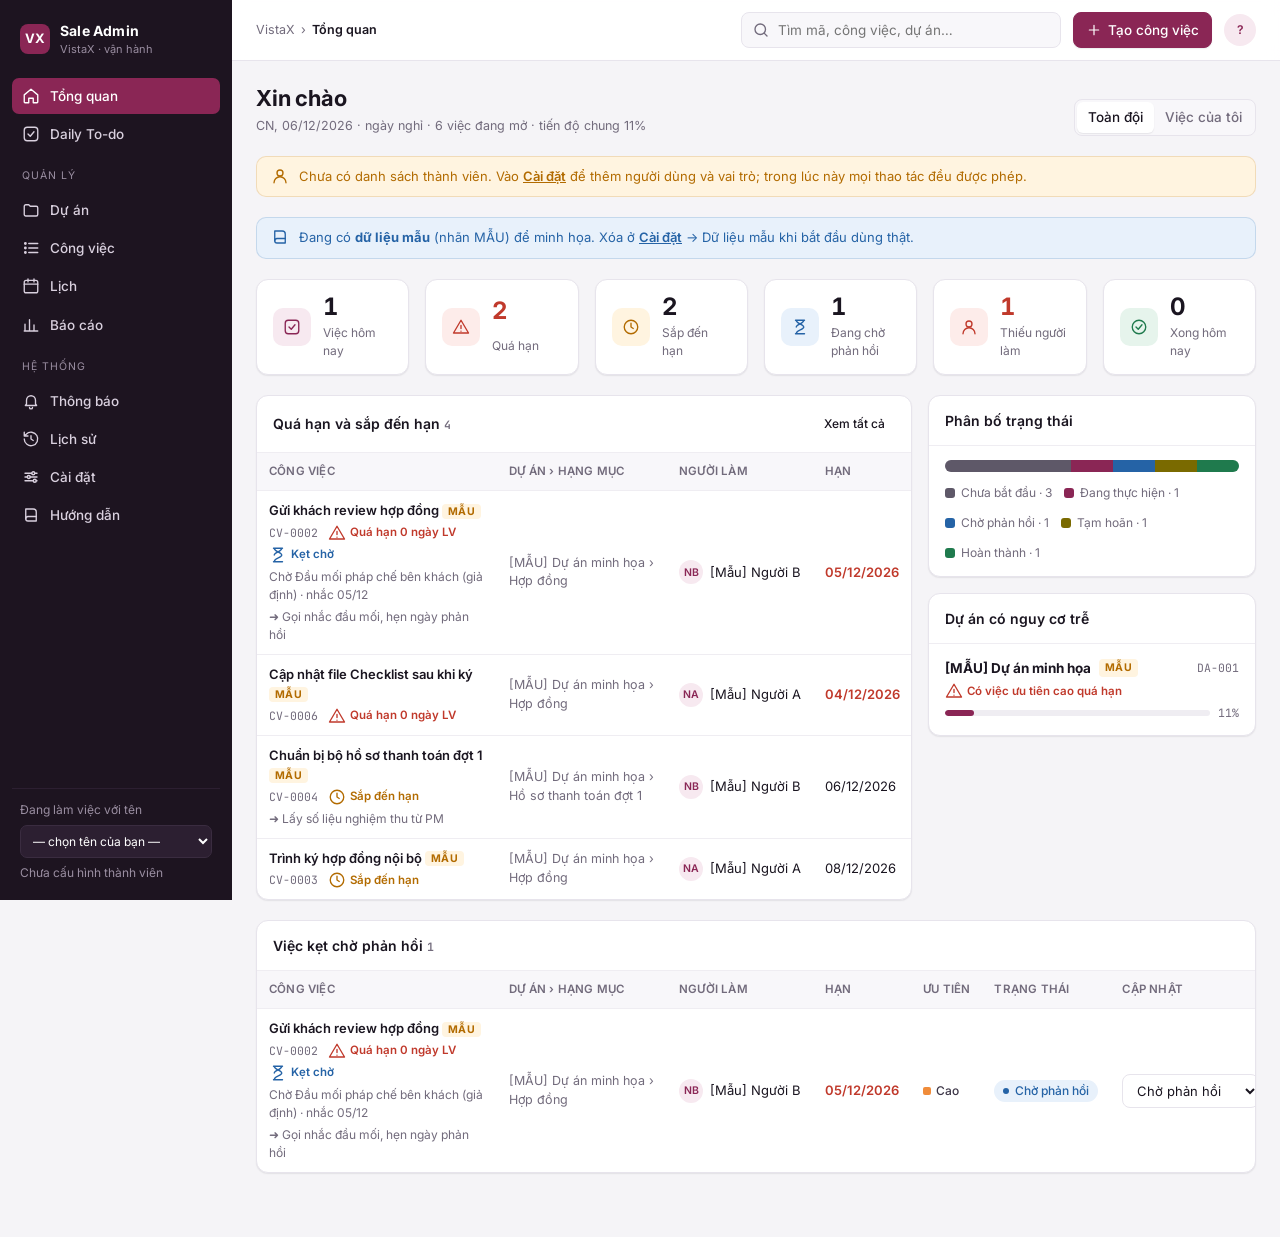
==== sale-admin-vistax.html @ e13d65f5 "Sale Admin VistaX: ứng dụng quản lý công việc một file HTML Co-Authored-By: Claude Opus 5.5 <noreply" ====
<!doctype html>
<html lang="vi">
<head>
<meta charset="utf-8">
<meta name="viewport" content="width=device-width,initial-scale=1,viewport-fit=cover">
<title>Sale Admin VistaX</title>
<link rel="preconnect" href="https://fonts.googleapis.com">
<link rel="stylesheet" href="https://fonts.googleapis.com/css2?family=Inter:wght@400;500;600;700&family=JetBrains+Mono:wght@400;500&display=swap">
<style>
/* Bố cục: thanh điều hướng tối bên trái + thanh tiêu đề trên + vùng nội dung dạng thẻ; ngăn chi tiết trượt từ phải */
:root{
  --brand:#8A2655; --brand-600:#731F46; --brand-soft:#F7E9F0; --brand-line:#E9C9D8;
  --bg:#F5F4F7; --surface:#FFFFFF; --surface2:#F8F7FA; --line:#E7E4EC; --line2:#EFEDF2;
  --ink:#1A1520; --ink2:#3D3647; --muted:#726B7C;
  --side:#1D1420; --side-ink:#D9D0DE; --side-mute:#9A8EA1; --side-hi:#2C1F31;
  --late:#C0392B; --late-bg:#FDECEA; --soon:#B26B00; --soon-bg:#FFF4E0; --wait:#2563A6; --wait-bg:#E8F1FB;
  --done:#1F7A4D; --done-bg:#E6F4EC; --hold:#7A6A00; --hold-bg:#F7F2D9; --todo:#5E5868; --todo-bg:#EFEDF2;
  --shadow:0 1px 2px rgba(26,21,32,.05),0 1px 1px rgba(26,21,32,.03);
  --f:"Inter",system-ui,-apple-system,"Segoe UI",Roboto,Arial,sans-serif; --mono:"JetBrains Mono",ui-monospace,Menlo,Consolas,monospace;
  color-scheme:light;
}
@media (prefers-color-scheme:dark){:root:not([data-theme="light"]){--brand:#E58AB4;--brand-600:#F0A6C7;--brand-soft:#3A2030;--brand-line:#5A2E45;--bg:#121015;--surface:#1A171E;--surface2:#211D26;--line:#2E2934;--line2:#26222B;--ink:#F2EEF5;--ink2:#D5CEDB;--muted:#9C94A6;--side:#0E0B10;--side-ink:#D9D0DE;--side-mute:#8C8094;--side-hi:#221A26;--late:#FF8A7E;--late-bg:#3A1D1A;--soon:#F3B353;--soon-bg:#3A2C14;--wait:#8DB9F0;--wait-bg:#172638;--done:#7DD3A5;--done-bg:#15301F;--hold:#E2CF62;--hold-bg:#33300F;--todo:#B8B0C2;--todo-bg:#2A2530;--shadow:none;color-scheme:dark}}
:root[data-theme="dark"]{--brand:#E58AB4;--brand-600:#F0A6C7;--brand-soft:#3A2030;--brand-line:#5A2E45;--bg:#121015;--surface:#1A171E;--surface2:#211D26;--line:#2E2934;--line2:#26222B;--ink:#F2EEF5;--ink2:#D5CEDB;--muted:#9C94A6;--side:#0E0B10;--side-ink:#D9D0DE;--side-mute:#8C8094;--side-hi:#221A26;--late:#FF8A7E;--late-bg:#3A1D1A;--soon:#F3B353;--soon-bg:#3A2C14;--wait:#8DB9F0;--wait-bg:#172638;--done:#7DD3A5;--done-bg:#15301F;--hold:#E2CF62;--hold-bg:#33300F;--todo:#B8B0C2;--todo-bg:#2A2530;--shadow:none;color-scheme:dark}
*{box-sizing:border-box}
html,body{height:100%;margin:0}
body{background:var(--bg);color:var(--ink);font-family:var(--f);font-size:13.5px;line-height:1.5;-webkit-font-smoothing:antialiased}
button,input,select,textarea{font:inherit;color:inherit}
svg.i{width:18px;height:18px;flex:none;fill:none;stroke:currentColor;stroke-width:1.8;stroke-linecap:round;stroke-linejoin:round}
.app{display:grid;grid-template-columns:232px minmax(0,1fr);min-height:100%}
/* sidebar */
nav.side{background:var(--side);color:var(--side-ink);position:sticky;top:0;height:100vh;display:flex;flex-direction:column;padding:18px 12px;gap:2px;overflow-y:auto}
.logo{display:flex;align-items:center;gap:10px;padding:2px 8px 18px}
.logo .mk{width:30px;height:30px;border-radius:8px;background:var(--brand);display:grid;place-items:center;color:#fff;font-weight:700;font-size:13px;letter-spacing:.5px}
.logo b{display:block;font-size:14px;color:#fff;letter-spacing:.2px}.logo small{display:block;font-size:11px;color:var(--side-mute)}
.navh{font-size:10.5px;letter-spacing:1px;text-transform:uppercase;color:var(--side-mute);padding:14px 10px 6px}
nav.side a{display:flex;align-items:center;gap:10px;padding:8px 10px;border-radius:7px;color:var(--side-ink);text-decoration:none;font-weight:500}
nav.side a:hover{background:var(--side-hi);color:#fff}
nav.side a.on{background:var(--brand);color:#fff}
nav.side a .cnt{margin-left:auto}
.cnt{font-size:11px;font-weight:600;background:#E5484D;color:#fff;border-radius:10px;padding:0 7px;line-height:18px;font-variant-numeric:tabular-nums}
.side-foot{margin-top:auto;padding:12px 8px 0;border-top:1px solid var(--side-hi);display:grid;gap:6px;font-size:12px;color:var(--side-mute)}
.side-foot select{background:var(--side-hi);border:1px solid #3A2C40;color:#fff;border-radius:7px;padding:7px 8px}
/* topbar */
.main{min-width:0;display:flex;flex-direction:column}
.top{position:sticky;top:0;z-index:20;background:color-mix(in srgb,var(--surface) 92%,transparent);backdrop-filter:blur(8px);border-bottom:1px solid var(--line);display:flex;align-items:center;gap:12px;padding:12px max(24px,env(safe-area-inset-right,0px)) 12px max(24px,env(safe-area-inset-left,0px))}
.top .crumbs{font-size:12.5px;color:var(--muted);display:flex;gap:6px;align-items:center;min-width:0;flex-wrap:wrap}
.top .crumbs b{color:var(--ink);font-weight:600}
.search{margin-left:auto;display:flex;align-items:center;gap:8px;background:var(--surface2);border:1px solid var(--line);border-radius:8px;padding:0 10px;width:min(320px,40vw);color:var(--muted)}
.search input{border:0;background:transparent;padding:7px 0;width:100%;outline:none;color:var(--ink)}
.avatar{width:32px;height:32px;border-radius:50%;background:var(--brand-soft);color:var(--brand);display:grid;place-items:center;font-weight:600;font-size:12px;flex:none}
main{padding:24px max(24px,env(safe-area-inset-right,0px)) 64px max(24px,env(safe-area-inset-left,0px))}
.wrap{max-width:1280px;margin:0 auto;display:grid;gap:20px}
.ph{display:flex;flex-wrap:wrap;gap:12px;align-items:flex-end}
.ph h1{font-size:22px;line-height:1.25;margin:0;font-weight:700;letter-spacing:-.2px;text-wrap:balance}
.ph .sub{margin-top:4px;max-width:80ch}
.ph .acts{margin-left:auto;display:flex;flex-wrap:wrap;gap:8px;align-items:center}
h2{font-size:14px;margin:0;font-weight:600}
.sub{color:var(--muted);font-size:12.5px}
.bar{display:flex;flex-wrap:wrap;gap:8px;align-items:center}
.bar .sp{flex:1}
/* controls */
.btn{display:inline-flex;align-items:center;gap:6px;border:1px solid var(--line);background:var(--surface);border-radius:8px;padding:7px 12px;cursor:pointer;font-weight:500;white-space:nowrap;box-shadow:var(--shadow);transition:background .12s,border-color .12s}
.btn:hover{border-color:#CFC8D6;background:var(--surface2)}
.btn.pri{background:var(--brand);border-color:var(--brand);color:#fff}
.btn.pri:hover{background:var(--brand-600);border-color:var(--brand-600)}
.btn.ghost{box-shadow:none;border-color:transparent;background:transparent}
.btn.sm{padding:4px 9px;font-size:12px}
.btn.danger{color:var(--late)}
.btn:disabled{opacity:.45;cursor:not-allowed}
.btn svg.i{width:16px;height:16px}
:focus-visible{outline:2px solid var(--brand);outline-offset:2px}
input,select,textarea{background:var(--surface);border:1px solid var(--line);border-radius:8px;padding:7px 10px;min-width:0;outline:none}
input:focus,select:focus,textarea:focus{border-color:var(--brand);box-shadow:0 0 0 3px var(--brand-soft)}
textarea{width:100%;min-height:72px;resize:vertical}
.seg{display:inline-flex;background:var(--surface2);border:1px solid var(--line);border-radius:8px;padding:2px}
.seg button,.seg span{border:0;background:transparent;padding:5px 11px;border-radius:6px;cursor:pointer;font-weight:500;color:var(--muted)}
.seg .on{background:var(--surface);color:var(--ink);box-shadow:var(--shadow)}
/* cards */
.card{background:var(--surface);border:1px solid var(--line);border-radius:12px;box-shadow:var(--shadow);min-width:0}
.card>.ch{display:flex;flex-wrap:wrap;gap:8px;align-items:center;padding:14px 16px;border-bottom:1px solid var(--line2)}
.card>.cb{padding:14px 16px;display:grid;gap:12px;min-width:0}
.card>.cb.flush{padding:0}
.grid{display:grid;gap:16px}
.g6{grid-template-columns:repeat(auto-fit,minmax(150px,1fr))}
.g4{grid-template-columns:repeat(auto-fit,minmax(200px,1fr))}
.g2{grid-template-columns:repeat(auto-fit,minmax(380px,1fr))}
.g32{grid-template-columns:minmax(0,2fr) minmax(0,1fr)}
.kpi{display:grid;grid-template-columns:auto 1fr;gap:4px 12px;align-items:center;padding:14px 16px;border-radius:12px;background:var(--surface);border:1px solid var(--line);box-shadow:var(--shadow);cursor:pointer;text-align:left;transition:border-color .12s,transform .12s}
.kpi:hover{border-color:var(--brand-line)}
.kpi .ic{grid-row:span 2;width:38px;height:38px;border-radius:10px;display:grid;place-items:center;background:var(--todo-bg);color:var(--todo)}
.kpi b{font-size:24px;font-weight:700;line-height:1.1;font-variant-numeric:tabular-nums;letter-spacing:-.3px}
.kpi span{font-size:12px;color:var(--muted)}
.kpi.late .ic{background:var(--late-bg);color:var(--late)}.kpi.late b{color:var(--late)}
.kpi.soon .ic{background:var(--soon-bg);color:var(--soon)}
.kpi.wait .ic{background:var(--wait-bg);color:var(--wait)}
.kpi.done .ic{background:var(--done-bg);color:var(--done)}
.kpi.brand .ic{background:var(--brand-soft);color:var(--brand)}
/* tables */
.tbl{overflow-x:auto}
table{border-collapse:separate;border-spacing:0;width:100%;font-size:13px}
th,td{padding:10px 12px;border-bottom:1px solid var(--line2);text-align:left;vertical-align:middle}
th{background:var(--surface2);font-weight:600;font-size:11.5px;color:var(--muted);white-space:nowrap;letter-spacing:.2px;text-transform:uppercase}
tbody tr:last-child td{border-bottom:0}
tr.click{cursor:pointer}tr.click:hover td{background:var(--surface2)}
td.num,th.num{text-align:right;font-variant-numeric:tabular-nums}
.t-title{font-weight:600;color:var(--ink)}
.t-meta{display:flex;flex-wrap:wrap;gap:4px 10px;margin-top:3px;font-size:12px;color:var(--muted)}
.code{font-family:var(--mono);font-size:11.5px;color:var(--muted)}
.pill{display:inline-flex;align-items:center;gap:6px;padding:2px 9px;border-radius:999px;font-size:12px;font-weight:500;white-space:nowrap;background:var(--todo-bg);color:var(--todo)}
.pill::before{content:"";width:6px;height:6px;border-radius:50%;background:currentColor}
.s-doing{background:var(--brand-soft);color:var(--brand)}.s-wait{background:var(--wait-bg);color:var(--wait)}.s-hold{background:var(--hold-bg);color:var(--hold)}.s-done{background:var(--done-bg);color:var(--done)}.s-cancel{background:transparent;color:var(--muted);text-decoration:line-through;border:1px dashed var(--line)}
.pr{display:inline-flex;align-items:center;gap:5px;font-size:12px;font-weight:500;color:var(--ink2);white-space:nowrap}
.pr i{display:inline-block;width:8px;height:8px;border-radius:2px;background:var(--todo)}
.pr.p-khan i{background:#E5484D}.pr.p-cao i{background:#F08C3A}.pr.p-tb i{background:#8E86A0}.pr.p-thap i{background:#C9C3D2}
.flag{font-size:11.5px;font-weight:600;display:inline-flex;align-items:center;gap:4px}
.f-late{color:var(--late)}.f-soon{color:var(--soon)}.f-stuck{color:var(--wait)}.f-noown{color:var(--late)}
.due-late{color:var(--late);font-weight:600}
.prog{height:6px;border-radius:3px;background:var(--line2);overflow:hidden;min-width:60px;flex:1}
.prog i{display:block;height:100%;background:var(--brand);border-radius:3px}
.pgw{display:flex;gap:8px;align-items:center;min-width:120px}
.who{display:inline-flex;align-items:center;gap:7px;white-space:nowrap}
.who .avatar{width:24px;height:24px;font-size:10.5px}
/* project tree */
.tree{display:grid;gap:14px}
.item>.ch{background:var(--surface2);border-radius:12px 12px 0 0}
.empty{padding:36px 16px;text-align:center;color:var(--muted);display:grid;gap:8px;justify-items:center}
.empty svg.i{width:28px;height:28px;color:var(--brand-line)}
.empty b{color:var(--ink2)}
.banner{display:flex;gap:10px;align-items:flex-start;padding:10px 14px;border-radius:10px;background:var(--soon-bg);color:var(--soon);font-size:13px;border:1px solid color-mix(in srgb,var(--soon) 18%,transparent)}
.banner a{color:inherit;font-weight:600}
.banner.err{background:var(--late-bg);color:var(--late)}
.banner.info{background:var(--wait-bg);color:var(--wait);border-color:color-mix(in srgb,var(--wait) 18%,transparent)}
/* drawer */
dialog{border:0;border-left:1px solid var(--line);background:var(--surface);color:var(--ink);padding:0;margin:0 0 0 auto;width:min(640px,100vw);height:100vh;max-height:100vh;max-width:100vw;box-shadow:-12px 0 40px rgba(20,10,25,.18)}
dialog.center{margin:auto;height:auto;max-height:calc(100vh - 48px);width:min(520px,calc(100vw - 24px));border:1px solid var(--line);border-radius:14px}
dialog::backdrop{background:rgba(20,12,24,.38)}
dialog[open]{animation:slide .18s ease-out}
dialog.center[open]{animation:none}
@keyframes slide{from{transform:translateX(24px);opacity:.6}to{transform:none;opacity:1}}
.dlg{display:grid;gap:16px;padding:22px 24px;min-height:100%;align-content:start}
.dlg h2{font-size:17px}
.form{display:grid;grid-template-columns:repeat(2,minmax(0,1fr));gap:12px 14px}
.form label{display:grid;gap:5px;font-size:12px;color:var(--ink2);font-weight:500}
.form label.full,.form .full{grid-column:1/-1}
.form label.req{grid-template-columns:max-content 1fr}
.form label.req>*{grid-column:1/-1;grid-row:2}
.req::after{content:"*";color:var(--late);margin-left:3px;justify-self:start}
.fs{border:1px solid var(--line);border-radius:10px;padding:12px;display:grid;gap:12px;background:var(--surface2)}
.fs legend{font-size:11px;font-weight:600;color:var(--muted);text-transform:uppercase;letter-spacing:.6px;padding:0 4px}
.err-msg{color:var(--late);font-size:12.5px;min-height:1px;margin:0}
.dlg-foot{position:sticky;bottom:0;background:var(--surface);border-top:1px solid var(--line);padding:12px 24px;margin:0 -24px -22px;display:flex;gap:8px;align-items:center}
.dlg-foot .sp{flex:1}
.chips{display:flex;flex-wrap:wrap;gap:6px}
.chip{border:1px solid var(--line);border-radius:999px;padding:4px 11px;font-size:12px;background:var(--surface);cursor:pointer;font-weight:500}
.chip.on{background:var(--brand);color:#fff;border-color:var(--brand)}
/* calendar */
.cal{display:grid;grid-template-columns:repeat(7,minmax(0,1fr));border-top:1px solid var(--line2);border-left:1px solid var(--line2)}
.cal .d{min-height:104px;border-right:1px solid var(--line2);border-bottom:1px solid var(--line2);padding:6px;display:grid;align-content:start;gap:3px;font-size:11.5px;min-width:0}
.cal .d.off{background:var(--surface2)}
.cal .d.today .n{background:var(--brand);color:#fff;border-radius:50%;width:22px;height:22px;display:grid;place-items:center}
.cal .n{font-weight:600;font-size:12px;color:var(--muted)}
.cal .ev{white-space:nowrap;overflow:hidden;text-overflow:ellipsis;border-radius:4px;padding:1px 6px;background:var(--brand-soft);color:var(--brand);cursor:pointer;font-weight:500}
.cal .ev.late{background:var(--late-bg);color:var(--late)}.cal .ev.done{background:var(--done-bg);color:var(--done);text-decoration:line-through}
.cal .h{font-size:11px;color:var(--muted);text-align:center;font-weight:600;padding:8px 0;border-right:1px solid var(--line2);border-bottom:1px solid var(--line2);background:var(--surface2);text-transform:uppercase;letter-spacing:.5px}
/* kanban */
.kan{display:grid;grid-template-columns:repeat(5,minmax(196px,1fr));gap:12px;overflow-x:auto;padding-bottom:4px}
.col{background:var(--surface2);border:1px solid var(--line);border-radius:12px;display:flex;flex-direction:column;min-height:240px}
.col>header{display:flex;align-items:center;gap:8px;padding:10px 12px;font-weight:600;font-size:12.5px}
.col>header .code{margin-left:auto}
.col .list{display:grid;gap:8px;padding:0 10px 10px;align-content:start;flex:1}
.col.over{outline:2px dashed var(--brand);outline-offset:-4px}
.kc{background:var(--surface);border:1px solid var(--line);border-radius:10px;padding:10px;display:grid;gap:6px;cursor:grab;box-shadow:var(--shadow)}
.kc:hover{border-color:var(--brand-line)}
.kc .t-title{font-size:13px}
.kc .ft{display:flex;justify-content:space-between;align-items:center;gap:6px;font-size:12px;color:var(--muted)}
/* charts */
.hbar{display:grid;grid-template-columns:minmax(90px,140px) 1fr auto;gap:8px 10px;align-items:center;font-size:12.5px}
.hbar .tr{height:10px;border-radius:5px;background:var(--line2);display:flex;overflow:hidden}
.hbar .tr i{display:block;height:100%}
.legend{display:flex;flex-wrap:wrap;gap:12px;font-size:12px;color:var(--muted)}
.legend span{display:inline-flex;align-items:center;gap:6px}
.legend i{width:10px;height:10px;border-radius:3px;display:inline-block}
.donut{display:flex;gap:20px;align-items:center;flex-wrap:wrap}
.log{display:grid;gap:0}
.log .le{display:grid;grid-template-columns:28px 1fr;gap:10px;padding:10px 0;border-bottom:1px solid var(--line2)}
.log .le:last-child{border-bottom:0}
.log .dot{width:28px;height:28px;border-radius:50%;background:var(--brand-soft);color:var(--brand);display:grid;place-items:center;font-size:10.5px;font-weight:600}
.log .chg{font-size:12.5px;color:var(--muted)}
.log s{color:var(--muted)}
.doc{max-width:900px;display:grid;gap:14px}
.doc h2{font-size:16px;margin-top:10px;color:var(--brand)}
.doc h3{font-size:14px;margin:6px 0 0}
.doc p,.doc li{max-width:78ch;color:var(--ink2)}
.doc pre{background:var(--surface2);border:1px solid var(--line);padding:12px;border-radius:10px;overflow-x:auto;font-family:var(--mono);font-size:12px}
.toast{position:fixed;right:max(20px,env(safe-area-inset-right,0px));bottom:calc(20px + env(safe-area-inset-bottom,0px));background:var(--ink);color:var(--surface);padding:11px 16px;border-radius:10px;z-index:60;max-width:380px;box-shadow:0 8px 24px rgba(0,0,0,.2);font-weight:500}
.sample{font-size:10.5px;font-weight:700;color:var(--soon);background:var(--soon-bg);border-radius:4px;padding:1px 6px;letter-spacing:.4px;vertical-align:middle}
.tabs-m{display:none}
@media (max-width:960px){.g32{grid-template-columns:1fr}}
@media (max-width:860px){
  .app{grid-template-columns:1fr}
  nav.side{position:sticky;top:0;height:auto;flex-direction:row;overflow-x:auto;padding:8px max(12px,env(safe-area-inset-right,0px)) 8px max(12px,env(safe-area-inset-left,0px));z-index:30;gap:4px}
  .logo,.navh,.side-foot{display:none}
  nav.side a{white-space:nowrap}
  .top{position:static;padding-left:max(16px,env(safe-area-inset-left,0px));padding-right:max(16px,env(safe-area-inset-right,0px))}
  .search{width:100%;margin-left:0}
  .top .crumbs{display:none}
  main{padding:16px max(16px,env(safe-area-inset-right,0px)) 48px max(16px,env(safe-area-inset-left,0px))}
  .g2{grid-template-columns:1fr}
  .form{grid-template-columns:1fr}
  .cal .d{min-height:62px;padding:3px}.cal .ev{font-size:10px;padding:0 3px}
  .tabs-m{display:block}
}
@media (prefers-reduced-motion:reduce){*{transition:none!important;animation:none!important}}
</style>
</head>
<body>
<div class="app">
  <nav class="side" id="nav" aria-label="Điều hướng">
    <div class="logo"><span class="mk">VX</span><div><b>Sale Admin</b><small>VistaX · vận hành</small></div></div>
    <a href="#tong-quan" data-v="tong-quan"><svg class="i" viewBox="0 0 24 24" aria-hidden="true"><path d="M3 10.5 12 3l9 7.5V20a1 1 0 0 1-1 1h-5v-6H9v6H4a1 1 0 0 1-1-1z"/></svg>Tổng quan</a>
    <a href="#hom-nay" data-v="hom-nay"><svg class="i" viewBox="0 0 24 24" aria-hidden="true"><rect x="3" y="3" width="18" height="18" rx="4"/><path d="m8 12 3 3 5-6"/></svg>Daily To-do<span class="cnt" id="cToday" hidden></span></a>
    <div class="navh">Quản lý</div>
    <a href="#du-an" data-v="du-an"><svg class="i" viewBox="0 0 24 24" aria-hidden="true"><path d="M3 7a2 2 0 0 1 2-2h4l2 2h8a2 2 0 0 1 2 2v9a2 2 0 0 1-2 2H5a2 2 0 0 1-2-2z"/></svg>Dự án</a>
    <a href="#cong-viec" data-v="cong-viec"><svg class="i" viewBox="0 0 24 24" aria-hidden="true"><path d="M9 6h12M9 12h12M9 18h12"/><circle cx="4.5" cy="6" r="1"/><circle cx="4.5" cy="12" r="1"/><circle cx="4.5" cy="18" r="1"/></svg>Công việc</a>
    <a href="#lich" data-v="lich"><svg class="i" viewBox="0 0 24 24" aria-hidden="true"><rect x="3" y="4.5" width="18" height="16.5" rx="2.5"/><path d="M3 9.5h18M8 2.5v4M16 2.5v4"/></svg>Lịch</a>
    <a href="#bao-cao" data-v="bao-cao"><svg class="i" viewBox="0 0 24 24" aria-hidden="true"><path d="M4 20V11M10 20V5M16 20v-8M21 20H3"/></svg>Báo cáo</a>
    <div class="navh">Hệ thống</div>
    <a href="#thong-bao" data-v="thong-bao"><svg class="i" viewBox="0 0 24 24" aria-hidden="true"><path d="M6 16v-5a6 6 0 1 1 12 0v5l1.5 2h-15zM10 20.5a2 2 0 0 0 4 0"/></svg>Thông báo<span class="cnt" id="cNoti" hidden></span></a>
    <a href="#lich-su" data-v="lich-su"><svg class="i" viewBox="0 0 24 24" aria-hidden="true"><path d="M3 12a9 9 0 1 0 2.6-6.4L3 8M3 3v5h5M12 7.5V12l3 2"/></svg>Lịch sử</a>
    <a href="#cai-dat" data-v="cai-dat"><svg class="i" viewBox="0 0 24 24" aria-hidden="true"><path d="M4 7h9M17 7h3M4 12h3M11 12h9M4 17h11M19 17h1"/><circle cx="15" cy="7" r="2"/><circle cx="9" cy="12" r="2"/><circle cx="17" cy="17" r="2"/></svg>Cài đặt</a>
    <a href="#huong-dan" data-v="huong-dan"><svg class="i" viewBox="0 0 24 24" aria-hidden="true"><path d="M5 4h10a4 4 0 0 1 4 4v12H8a3 3 0 0 1-3-3z"/><path d="M5 17a3 3 0 0 1 3-3h11"/></svg>Hướng dẫn</a>
    <div class="side-foot"><label for="meSel">Đang làm việc với tên</label><select id="meSel"></select><span id="meRole"></span></div>
  </nav>
  <div class="main">
    <header class="top">
      <div class="crumbs" id="crumbs"></div>
      <label class="search" for="gq"><svg class="i" viewBox="0 0 24 24" aria-hidden="true"><circle cx="11" cy="11" r="7"/><path d="m20 20-3.5-3.5"/></svg><input id="gq" type="search" placeholder="Tìm mã, công việc, dự án…" autocomplete="off"></label>
      <button class="btn pri" id="topNew" type="button"><svg class="i" viewBox="0 0 24 24" aria-hidden="true"><path d="M12 5v14M5 12h14"/></svg>Tạo công việc</button>
      <span class="avatar" id="meAv" title="">?</span>
    </header>
    <main><div class="wrap" id="view"><div class="empty">Đang tải dữ liệu…</div></div></main>
  </div>
</div>
<dialog id="dlg"><form class="dlg" id="dlgForm" method="dialog"></form></dialog>
<div class="toast" id="toast" hidden></div>
<script>
'use strict';
/* =====================================================================
   SALE ADMIN VISTAX — ứng dụng một file HTML
   Dữ liệu: lưu trong trình duyệt (localStorage), khóa saleadmin_vistax_v1.
   Dùng chung giữa nhiều người: Xuất / Nhập file dữ liệu (.json) ở Cài đặt.
   ===================================================================== */
const $ = s => document.querySelector(s), $$ = s => [...document.querySelectorAll(s)];
const esc = s => String(s ?? '').replace(/[&<>"']/g, c => ({'&':'&amp;','<':'&lt;','>':'&gt;','"':'&quot;',"'":'&#39;'}[c]));
const LS = {get(k){try{return localStorage.getItem(k)}catch(_){return null}}, set(k,v){try{localStorage.setItem(k,v); return true}catch(_){return false}}};
const DB_KEY = 'saleadmin_vistax_v1';

const ICONS = {"home": "<path d=\"M3 10.5 12 3l9 7.5V20a1 1 0 0 1-1 1h-5v-6H9v6H4a1 1 0 0 1-1-1z\"/>", "today": "<rect x=\"3\" y=\"3\" width=\"18\" height=\"18\" rx=\"4\"/><path d=\"m8 12 3 3 5-6\"/>", "folder": "<path d=\"M3 7a2 2 0 0 1 2-2h4l2 2h8a2 2 0 0 1 2 2v9a2 2 0 0 1-2 2H5a2 2 0 0 1-2-2z\"/>", "list": "<path d=\"M9 6h12M9 12h12M9 18h12\"/><circle cx=\"4.5\" cy=\"6\" r=\"1\"/><circle cx=\"4.5\" cy=\"12\" r=\"1\"/><circle cx=\"4.5\" cy=\"18\" r=\"1\"/>", "cal": "<rect x=\"3\" y=\"4.5\" width=\"18\" height=\"16.5\" rx=\"2.5\"/><path d=\"M3 9.5h18M8 2.5v4M16 2.5v4\"/>", "chart": "<path d=\"M4 20V11M10 20V5M16 20v-8M21 20H3\"/>", "bell": "<path d=\"M6 16v-5a6 6 0 1 1 12 0v5l1.5 2h-15zM10 20.5a2 2 0 0 0 4 0\"/>", "hist": "<path d=\"M3 12a9 9 0 1 0 2.6-6.4L3 8M3 3v5h5M12 7.5V12l3 2\"/>", "gear": "<path d=\"M4 7h9M17 7h3M4 12h3M11 12h9M4 17h11M19 17h1\"/><circle cx=\"15\" cy=\"7\" r=\"2\"/><circle cx=\"9\" cy=\"12\" r=\"2\"/><circle cx=\"17\" cy=\"17\" r=\"2\"/>", "book": "<path d=\"M5 4h10a4 4 0 0 1 4 4v12H8a3 3 0 0 1-3-3z\"/><path d=\"M5 17a3 3 0 0 1 3-3h11\"/>", "plus": "<path d=\"M12 5v14M5 12h14\"/>", "search": "<circle cx=\"11\" cy=\"11\" r=\"7\"/><path d=\"m20 20-3.5-3.5\"/>", "alert": "<path d=\"M12 3 2 20h20zM12 10v4M12 17.5v.01\"/>", "clock": "<circle cx=\"12\" cy=\"12\" r=\"9\"/><path d=\"M12 7v5l3 2\"/>", "pause": "<circle cx=\"12\" cy=\"12\" r=\"9\"/><path d=\"M10 9v6M14 9v6\"/>", "check": "<circle cx=\"12\" cy=\"12\" r=\"9\"/><path d=\"m8 12 3 3 5-6\"/>", "user": "<circle cx=\"12\" cy=\"8\" r=\"4\"/><path d=\"M4 21a8 8 0 0 1 16 0\"/>", "hour": "<path d=\"M6 3h12M6 21h12M7 3c0 5 10 5 10 9s-10 4-10 9M17 3c0 5-10 5-10 9\"/>", "x": "<path d=\"M6 6l12 12M18 6 6 18\"/>", "down": "<path d=\"M12 4v12M6 11l6 6 6-6M4 20h16\"/>", "up": "<path d=\"M12 20V8M6 13l6-6 6 6M4 4h16\"/>", "board": "<rect x=\"3\" y=\"4\" width=\"5\" height=\"16\" rx=\"1.5\"/><rect x=\"10\" y=\"4\" width=\"5\" height=\"11\" rx=\"1.5\"/><rect x=\"17\" y=\"4\" width=\"4\" height=\"8\" rx=\"1.5\"/>"};
const ic = k => `<svg class="i" viewBox="0 0 24 24" aria-hidden="true">${ICONS[k]||''}</svg>`;

/* ---------- Danh mục ---------- */
const ST = [
  {k:'todo',  t:'Chưa bắt đầu', c:''},
  {k:'doing', t:'Đang thực hiện', c:'s-doing'},
  {k:'wait',  t:'Chờ phản hồi', c:'s-wait'},
  {k:'hold',  t:'Tạm hoãn', c:'s-hold'},
  {k:'done',  t:'Hoàn thành', c:'s-done'},
  {k:'cancel',t:'Đã hủy', c:'s-cancel'}];
const STm = Object.fromEntries(ST.map(s => [s.k, s]));
const PR = [{k:'khan',t:'Khẩn'},{k:'cao',t:'Cao'},{k:'tb',t:'Trung bình'},{k:'thap',t:'Thấp'}];
const PRm = Object.fromEntries(PR.map(p => [p.k, p])), PRo = {khan:0,cao:1,tb:2,thap:3};
const ROLES = [{k:'admin',t:'Quản trị viên'},{k:'manager',t:'Quản lý'},{k:'sa',t:'Sale Admin'},{k:'viewer',t:'Người phối hợp / Chỉ xem'}];
const ROm = Object.fromEntries(ROLES.map(r => [r.k, r.t]));
const OPEN = new Set(['todo','doing','wait','hold']);
const REP = {'':'Không lặp', ngay:'Hằng ngày (ngày làm việc)', tuan:'Hằng tuần', thang:'Hằng tháng'};
const STC = {todo:'var(--todo)', doing:'var(--brand)', wait:'var(--wait)', hold:'var(--hold)', done:'var(--done)', cancel:'var(--line)'};

/* ---------- Ngày ---------- */
function iso(d){ return d.getFullYear() + '-' + String(d.getMonth()+1).padStart(2,'0') + '-' + String(d.getDate()).padStart(2,'0'); }
function today(){ return iso(new Date()); }
function pd(s){ const [y,m,d] = String(s).split('-').map(Number); return new Date(y, m-1, d); }
function addD(s, n){ const d = pd(s); d.setDate(d.getDate()+n); return iso(d); }
function vn(s){ if (!s) return ''; const [y,m,d] = s.split('-'); return `${d}/${m}/${y}`; }
function vns(s){ if (!s) return ''; const [,m,d] = s.split('-'); return `${d}/${m}`; }
function dt(s){ if (!s) return ''; const d = new Date(s); return isNaN(d) ? '' : d.toLocaleString('vi-VN',{hour:'2-digit',minute:'2-digit',day:'2-digit',month:'2-digit',year:'numeric'}); }
const DOW = ['CN','T2','T3','T4','T5','T6','T7'];

/* ---------- Kho dữ liệu (một nguồn duy nhất) ---------- */
const S = {P:{}, I:{}, T:{}, L:[], N:{}, cfg:{}};
const CFG0 = {team:[], workdays:[1,2,3,4,5], holidays:[], soonDays:2, stuckDays:3};
let SAVE_OK = true;
function load(){
  let raw = LS.get(DB_KEY), j = null;
  try { j = raw ? JSON.parse(raw) : null; } catch(_) { j = null; }
  if (!j) { j = seed(); }
  S.P = j.projects || {}; S.I = j.items || {}; S.T = j.tasks || {}; S.L = j.logs || []; S.N = j.notes || {}; S.cfg = {...CFG0, ...(j.config||{})};
  if (!raw) persist();
}
function snapshot(){ return {app:'sale-admin-vistax', version:1, savedAt:new Date().toISOString(), projects:S.P, items:S.I, tasks:S.T, logs:S.L, notes:S.N, config:S.cfg}; }
function persist(){ SAVE_OK = LS.set(DB_KEY, JSON.stringify(snapshot())); if (!SAVE_OK) toast('Trình duyệt chặn lưu dữ liệu (chế độ ẩn danh hoặc đầy bộ nhớ). Hãy Xuất file dữ liệu ngay.'); }
window.addEventListener('storage', e => { if (e.key === DB_KEY) { load(); render(); } });
const uid = () => Date.now().toString(36) + Math.random().toString(36).slice(2, 7);

/* ---------- Người dùng & quyền ---------- */
let ME = LS.get('sa_me') || '';
function team(){ return (S.cfg.team||[]).filter(m => m.active !== false); }
function people(){ const s = new Set(team().map(m => m.name)); Object.values(S.T).forEach(t => [t.assignee, t.assigner, ...(t.collab||[])].forEach(x => x && s.add(x))); Object.values(S.P).forEach(p => p.owner && s.add(p.owner)); return [...s].sort((a,b) => a.localeCompare(b,'vi')); }
function myRole(){ if (!team().length) return 'setup'; const m = team().find(m => m.name === ME); return m ? m.role : 'viewer'; }
function can(act, t){
  const r = myRole();
  if (r === 'setup' || r === 'admin') return true;
  if (act === 'config') return false;
  if (r === 'manager') return act !== 'delete';
  if (r === 'sa'){
    if (['create','export','note'].includes(act)) return true;
    if (act === 'edit' || act === 'status') return !t || [t.assignee, t.assigner, ...(t.collab||[])].includes(ME);
    if (act === 'assign') return !t || t.assigner === ME;
    return false;
  }
  return act === 'note' && !!t && (t.collab||[]).includes(ME);
}
const initials = n => { const w = String(n||'?').replace(/\[.*?\]\s*/,'').trim().split(/\s+/); return ((w.length > 1 ? w[w.length-2][0] : '') + (w[w.length-1]||'?')[0]).toUpperCase(); };
const whoChip = n => n ? `<span class="who"><span class="avatar">${esc(initials(n))}</span>${esc(n)}</span>` : '<span class="flag f-noown">Chưa giao</span>';

/* ---------- Ngày làm việc ---------- */
function isWork(s){ return (S.cfg.workdays||[1,2,3,4,5]).includes(pd(s).getDay()) && !(S.cfg.holidays||[]).some(h => h.date === s); }
function nextWork(s){ let d = addD(s,1); for (let i=0;i<30 && !isWork(d);i++) d = addD(d,1); return d; }
function workBetween(a, b){ if (!a || !b || b <= a) return 0; let n = 0, d = a; for (let i=0;i<500 && d < b;i++){ d = addD(d,1); if (isWork(d)) n++; } return n; }
function addWork(s, n){ let d = s; for (let i=0;i<n;i++) d = nextWork(d); return d; }
function weekStart(s){ const d = pd(s); d.setDate(d.getDate() - (d.getDay()+6)%7); return iso(d); }

/* ---------- Tính toán ---------- */
const tasksOf = f => Object.values(S.T).filter(f);
const isLate = t => OPEN.has(t.status) && t.status !== 'hold' && !!t.due && t.due < today();
const isSoon = t => OPEN.has(t.status) && t.status !== 'hold' && !!t.due && t.due >= today() && workBetween(today(), t.due) <= (S.cfg.soonDays ?? 2);
function isStuck(t){ if (t.status !== 'wait') return false; if (t.followUp && t.followUp < today()) return true; const last = (t.updatedAt||'').slice(0,10); return !!last && workBetween(last, today()) >= (S.cfg.stuckDays ?? 3); }
function progress(list){ const live = list.filter(t => t.status !== 'cancel'); const w = live.reduce((a,t) => a + (+t.weight||1), 0); if (!w) return null; return Math.round(live.filter(t => t.status === 'done').reduce((a,t) => a + (+t.weight||1), 0) / w * 100); }
const itemTasks = id => tasksOf(t => t.itemId === id);
const projTasks = id => tasksOf(t => t.projectId === id);
function autoStatus(list, manual){
  if (manual === 'hold' || manual === 'cancel') return manual;
  const live = list.filter(t => t.status !== 'cancel');
  if (!live.length) return 'todo';
  if (!live.some(t => t.required !== false && t.status !== 'done')) return 'done';
  if (live.some(t => t.status !== 'todo')) return live.some(t => t.status === 'wait') ? 'wait' : 'doing';
  return 'todo';
}
function projRisk(p){
  const ts = projTasks(p.id); if (['done','cancel','hold'].includes(autoStatus(ts, p.status))) return '';
  const pg = progress(ts) ?? 0;
  if (p.due && p.due < today()) return 'Quá hạn dự án';
  if (ts.some(t => isLate(t) && ['khan','cao'].includes(t.priority))) return 'Có việc ưu tiên cao quá hạn';
  if (p.due && workBetween(today(), p.due) <= 5 && pg < 70) return `Còn ≤ 5 ngày làm việc, mới đạt ${pg}%`;
  if (ts.filter(isStuck).length >= 2) return 'Nhiều việc kẹt chờ phản hồi';
  return '';
}
function nextCode(prefix, coll, w){ let mx = 0; Object.values(coll).forEach(o => { const m = String(o.code||'').match(new RegExp('^' + prefix + '-(\\d+)$')); if (m) mx = Math.max(mx, +m[1]); }); return prefix + '-' + String(mx+1).padStart(w, '0'); }
const norm = s => String(s||'').toLowerCase().normalize('NFD').replace(/[̀-ͯ]/g,'').replace(/đ/g,'d').replace(/\s+/g,' ').trim();

/* ---------- Mảnh giao diện ---------- */
const stPill = k => `<span class="pill ${STm[k]?.c||''}">${esc(STm[k]?.t||k)}</span>`;
const prPill = k => k ? `<span class="pr p-${k}"><i></i>${esc(PRm[k]?.t||k)}</span>` : '';
const bar = v => v == null ? '<span class="sub">Chưa có việc</span>' : `<div class="pgw"><div class="prog"><i style="width:${v}%"></i></div><span class="code">${v}%</span></div>`;
function flags(t){ const a = []; if (isLate(t)) a.push(`<span class="flag f-late">${ic('alert')}Quá hạn ${workBetween(t.due, today())} ngày LV</span>`); else if (isSoon(t)) a.push(`<span class="flag f-soon">${ic('clock')}Sắp đến hạn</span>`); if (isStuck(t)) a.push(`<span class="flag f-stuck">${ic('hour')}Kẹt chờ</span>`); if (!t.assignee && OPEN.has(t.status)) a.push(`<span class="flag f-noown">${ic('user')}Thiếu người làm</span>`); return a.join(''); }
function pathOf(t){ return `${esc(S.P[t.projectId]?.name||'—')} › ${esc(S.I[t.itemId]?.name||'—')}`; }
function toast(m){ const el = $('#toast'); el.textContent = m; el.hidden = false; clearTimeout(toast.t); toast.t = setTimeout(() => el.hidden = true, 2800); }
const sampleTag = o => o?.sample ? ' <span class="sample">MẪU</span>' : '';
const emptyBox = (icon, title, text, btn) => `<div class="empty">${ic(icon)}<b>${title}</b><span>${text}</span>${btn||''}</div>`;
const card = (title, body, opt={}) => `<section class="card ${opt.cls||''}">${title?`<div class="ch"><h2>${title}</h2>${opt.right?`<span style="margin-left:auto" class="bar">${opt.right}</span>`:''}</div>`:''}<div class="cb ${opt.flush?'flush':''}">${body}</div></section>`;

/* ---------- Ghi dữ liệu + lịch sử ---------- */
const TRACK = {title:'Tên việc', status:'Trạng thái', assignee:'Người thực hiện', due:'Hạn', priority:'Ưu tiên', todoDate:'Ngày làm', waitWho:'Chờ ai', followUp:'Ngày nhắc lại', blockReason:'Nguyên nhân', nextStep:'Bước tiếp theo', itemId:'Hạng mục', projectId:'Dự án', name:'Tên', owner:'Phụ trách', start:'Bắt đầu', cancelReason:'Lý do hủy', holdUntil:'Xem lại ngày', collab:'Phối hợp', required:'Bắt buộc'};
function fmtV(k, v){ if (v == null || v === '') return ''; if (k === 'status') return STm[v]?.t || v; if (k === 'priority') return PRm[v]?.t || v; if (k === 'itemId') return S.I[v]?.name || v; if (k === 'projectId') return S.P[v]?.name || v; if (Array.isArray(v)) return v.join(', '); if (typeof v === 'boolean') return v ? 'Có' : 'Không'; if (/^\d{4}-\d\d-\d\d$/.test(v)) return vn(v); return String(v); }
function diff(a, b){ const out = []; Object.keys(TRACK).forEach(k => { if (!(k in b)) return; if (JSON.stringify(a?.[k] ?? '') !== JSON.stringify(b[k] ?? '')) out.push({f:TRACK[k], from:fmtV(k, a?.[k]), to:fmtV(k, b[k])}); }); return out; }
function logIt(entity, id, code, action, changes){ S.L.unshift({id:uid(), at:new Date().toISOString(), by:ME||'(chưa chọn tên)', entity, entityId:id, code:code||'', action, changes:changes||[]}); if (S.L.length > 3000) S.L.length = 3000; }
const MAP = {projects:() => S.P, items:() => S.I, tasks:() => S.T};
function save(coll, id, data){
  const m = MAP[coll](); const stamp = {updatedAt:new Date().toISOString(), updatedBy:ME||''};
  if (id && m[id]) { const ch = diff(m[id], data); m[id] = {...m[id], ...data, ...stamp}; if (ch.length) logIt(coll, id, m[id].code, 'Sửa', ch); }
  else { id = id || uid(); m[id] = {...data, ...stamp, id, createdAt:new Date().toISOString(), createdBy:ME||''}; logIt(coll, id, data.code, 'Tạo', [{f:'Tên', from:'', to:data.title||data.name}]); }
  persist(); render(); return id;
}
function remove(coll, id){ const o = MAP[coll]()[id]; if (!o) return; delete MAP[coll]()[id]; logIt(coll, id, o.code, 'Xóa', [{f:'Tên', from:o.title||o.name, to:''}]); persist(); render(); }

/* ---------- Bộ lọc / trạng thái giao diện ---------- */
let VIEW = 'tong-quan';
let F = {q:'', proj:'', item:'', who:'', st:'open', pr:'', due:'', mode: LS.get('sa_tmode') || 'list'};
let TD = {date: today(), who: ''};
let CAL = {mode:'thang', ref: today()};
let RP = {kind:'tuan', from:'', to:'', who:'', proj:''};
let OV = {mine:false};
const VIEWS = {'tong-quan':'Tổng quan','hom-nay':'Daily To-do','du-an':'Dự án','cong-viec':'Công việc','lich':'Lịch','bao-cao':'Báo cáo','thong-bao':'Thông báo','lich-su':'Lịch sử','cai-dat':'Cài đặt','huong-dan':'Hướng dẫn'};

function route(){ const h = location.hash.slice(1); VIEW = VIEWS[h] ? h : (h.startsWith('da-') ? 'du-an' : 'tong-quan'); render(); window.scrollTo(0,0); }
window.addEventListener('hashchange', route);
function go(v){ if (location.hash.slice(1) === v) render(); else location.hash = v; }

function meUI(){
  const ps = people();
  $('#meSel').innerHTML = '<option value="">— chọn tên của bạn —</option>' + ps.map(p => `<option ${p===ME?'selected':''}>${esc(p)}</option>`).join('');
  $('#meRole').textContent = myRole() === 'setup' ? 'Chưa cấu hình thành viên' : (ROm[myRole()] || '');
  $('#meAv').textContent = ME ? initials(ME) : '?'; $('#meAv').title = ME ? `${ME} · ${ROm[myRole()]||''}` : 'Chưa chọn tên';
}
$('#meSel').addEventListener('change', e => { ME = e.target.value; LS.set('sa_me', ME); render(); });
$('#gq').addEventListener('input', e => { F.q = e.target.value; if (VIEW !== 'cong-viec') go('cong-viec'); else { clearTimeout(route.t); route.t = setTimeout(render, 200); } });
$('#topNew').addEventListener('click', () => openTask(null));

function render(){
  meUI();
  $$('#nav a').forEach(a => a.classList.toggle('on', a.dataset.v === VIEW));
  const noti = notifications(); const c = $('#cNoti'); c.hidden = !noti.unread; c.textContent = noti.unread;
  const tdN = ME ? tasksOf(t => t.assignee === ME && OPEN.has(t.status) && t.status !== 'hold' && (t.todoDate||t.due||'9') <= today()).length : 0; const ct = $('#cToday'); ct.hidden = !tdN; ct.textContent = tdN;
  const hp = location.hash.startsWith('#da-') && S.P[location.hash.slice(4)];
  $('#crumbs').innerHTML = `VistaX <span>›</span> ${hp ? `<a href="#du-an" style="color:inherit">Dự án</a> <span>›</span> <b>${esc(hp.name)}</b>` : `<b>${VIEWS[VIEW]}</b>`}`;
  const a = document.activeElement, fid = a && a.id, pos = a && a.selectionStart;
  ({'tong-quan':vOverview,'hom-nay':vToday,'du-an':vProjects,'cong-viec':vTasks,'lich':vCal,'bao-cao':vReport,'thong-bao':vNoti,'lich-su':vLog,'cai-dat':vSettings,'huong-dan':vGuide}[VIEW])();
  if (fid && fid !== 'gq') { const el = document.getElementById(fid); if (el && el !== document.activeElement) { el.focus(); try { if (pos != null) el.setSelectionRange(pos,pos); } catch(_) {} } }
  if ($('#gq').value !== F.q && document.activeElement !== $('#gq')) $('#gq').value = F.q;
}
function head(t, sub, actions){ return `<div class="ph"><div><h1>${t}</h1>${sub?`<div class="sub">${sub}</div>`:''}</div>${actions?`<div class="acts">${actions}</div>`:''}</div>${banners()}`; }
function banners(){
  const a = [];
  if (!SAVE_OK) a.push(`<div class="banner err">${ic('alert')}<span>Trình duyệt đang chặn lưu dữ liệu. Thay đổi sẽ mất khi đóng trang: vào <a href="#cai-dat">Cài đặt</a> → Xuất file dữ liệu.</span></div>`);
  if (myRole() === 'setup') a.push(`<div class="banner">${ic('user')}<span>Chưa có danh sách thành viên. Vào <a href="#cai-dat">Cài đặt</a> để thêm người dùng và vai trò; trong lúc này mọi thao tác đều được phép.</span></div>`);
  else if (!ME) a.push(`<div class="banner">${ic('user')}<span>Chọn tên của bạn ở góc trái dưới để thấy việc của mình và để lịch sử ghi đúng người cập nhật.</span></div>`);
  if (Object.values(S.P).some(p => p.sample)) a.push(`<div class="banner info">${ic('book')}<span>Đang có <b>dữ liệu mẫu</b> (nhãn MẪU) để minh họa. Xóa ở <a href="#cai-dat">Cài đặt</a> → Dữ liệu mẫu khi bắt đầu dùng thật.</span></div>`);
  return a.join('');
}

/* ---------- Bảng công việc ---------- */
function sortTasks(list){ return list.sort((a,b) => (isLate(b)-isLate(a)) || (PRo[a.priority]??9)-(PRo[b.priority]??9) || String(a.due||'9').localeCompare(String(b.due||'9'))); }
function taskTable(list, opt={}){
  if (!list.length) return emptyBox('check', opt.emptyT || 'Không có công việc', opt.empty || 'Không có công việc nào khớp bộ lọc.');
  sortTasks(list);
  return `<div class="tbl"><table><thead><tr>${opt.check?'<th style="width:32px"><input type="checkbox" id="bkAll" aria-label="Chọn tất cả"></th>':''}<th>Công việc</th>${opt.noPath?'':'<th>Dự án › Hạng mục</th>'}<th>Người làm</th><th>Hạn</th><th>Ưu tiên</th><th>Trạng thái</th>${opt.quick?'<th style="width:150px">Cập nhật</th>':''}</tr></thead><tbody>${list.map(t => `
    <tr class="click" data-task="${t.id}">${opt.check?`<td><input type="checkbox" class="bk" value="${t.id}" aria-label="Chọn ${esc(t.code)}"></td>`:''}
      <td style="min-width:240px"><div class="t-title">${esc(t.title)}${sampleTag(t)}</div><div class="t-meta"><span class="code">${esc(t.code)}</span>${flags(t)}${t.status==='wait'&&t.waitWho?`<span>Chờ ${esc(t.waitWho)}${t.followUp?' · nhắc '+vns(t.followUp):''}</span>`:''}${t.nextStep?`<span>➜ ${esc(t.nextStep)}</span>`:''}</div></td>
      ${opt.noPath?'':`<td class="sub" style="min-width:170px">${pathOf(t)}</td>`}<td>${whoChip(t.assignee)}</td>
      <td class="${isLate(t)?'due-late':''}" style="white-space:nowrap">${vn(t.due)}</td><td>${prPill(t.priority)}</td><td>${stPill(t.status)}</td>
      ${opt.quick?`<td><select class="qs" data-id="${t.id}" aria-label="Đổi trạng thái ${esc(t.code)}" ${can('status',t)?'':'disabled'}>${ST.map(s=>`<option value="${s.k}" ${s.k===t.status?'selected':''}>${s.t}</option>`).join('')}</select></td>`:''}
    </tr>`).join('')}</tbody></table></div>`;
}
document.addEventListener('click', e => {
  const tr = e.target.closest('[data-task]'); if (tr && !e.target.closest('select,input,button,a,label')) { openTask(tr.dataset.task); return; }
  const hh = e.target.closest('[data-hash]'); if (hh && !e.target.closest('select,input,button')) { location.hash = hh.dataset.hash; return; }
  const k = e.target.closest('[data-go]'); if (k) { Object.assign(F, JSON.parse(k.dataset.f||'{}')); go(k.dataset.go); }
});
document.addEventListener('change', e => {
  const q = e.target.closest('select.qs'); if (q) quickStatus(q.dataset.id, q.value);
  if (e.target.id === 'bkAll') $$('.bk').forEach(c => c.checked = e.target.checked);
});
function quickStatus(id, st){
  const t = S.T[id]; if (!t) return;
  if (['wait','hold','cancel'].includes(st)) { openTask(id, {status:st}); return; }
  const data = {status:st}; if (st === 'done') data.doneAt = new Date().toISOString(); if (st === 'doing' && !t.start) data.start = today();
  save('tasks', id, data); toast(`${t.code}: ${STm[st].t}`); if (st === 'done') spawnRepeat({...t, ...data});
}
function spawnRepeat(t){
  if (!t.repeat || !t.due) return;
  const nd = t.repeat === 'ngay' ? nextWork(t.due) : t.repeat === 'tuan' ? addD(t.due, 7) : (() => { const d = pd(t.due); d.setMonth(d.getMonth()+1); return iso(d); })();
  const series = t.seriesId || t.id;
  if (tasksOf(x => (x.seriesId === series || x.id === series) && x.due === nd).length) return;
  const {id, doneAt, createdAt, updatedAt, ...rest} = t;
  save('tasks', null, {...rest, code: nextCode('CV', S.T, 4), status:'todo', due:nd, todoDate:nd, start:'', seriesId:series, assignedAt:new Date().toISOString(), note:''});
  toast('Đã tạo lần lặp tiếp theo, hạn ' + vn(nd));
}

/* ---------- 1. Tổng quan ---------- */
function vOverview(){
  const mine = OV.mine && ME;
  const base = tasksOf(t => !mine || t.assignee === ME);
  const open = base.filter(t => OPEN.has(t.status));
  const todayL = open.filter(t => t.status !== 'hold' && ((t.todoDate||'') === today() || t.due === today()));
  const late = open.filter(isLate), soon = open.filter(isSoon), wait = open.filter(t => t.status === 'wait'), noown = open.filter(t => !t.assignee);
  const doneToday = base.filter(t => t.status === 'done' && (t.doneAt||'').slice(0,10) === today());
  const risk = Object.values(S.P).map(p => ({p, r:projRisk(p)})).filter(x => x.r);
  const pg = progress(base);
  const who = mine ? ME : '';
  const k = (cls, icon, n, t, f) => `<button class="kpi ${cls}" type="button" data-go="cong-viec" data-f='${esc(JSON.stringify({...f, who: f.who ?? who}))}'><span class="ic">${ic(icon)}</span><b>${n}</b><span>${t}</span></button>`;
  const cnt = ST.map(s => ({...s, n: base.filter(t => t.status === s.k).length}));
  $('#view').innerHTML = head(`Xin chào${ME?', '+esc(ME):''}`, `${DOW[pd(today()).getDay()]}, ${vn(today())}${isWork(today())?'':' · ngày nghỉ'} · ${open.length} việc đang mở · tiến độ chung ${pg ?? 0}%`,
    `<div class="seg" role="group" aria-label="Phạm vi"><button type="button" id="ovAll" class="${mine?'':'on'}">Toàn đội</button><button type="button" id="ovMe" class="${mine?'on':''}" ${ME?'':'disabled'}>Việc của tôi</button></div>`) + `
    <div class="grid g6">${k('brand','today',todayL.length,'Việc hôm nay',{st:'open',due:'today'})}${k('late','alert',late.length,'Quá hạn',{st:'open',due:'late'})}${k('soon','clock',soon.length,'Sắp đến hạn',{st:'open',due:'soon'})}${k('wait','hour',wait.length,'Đang chờ phản hồi',{st:'wait',due:''})}${k('late','user',noown.length,'Thiếu người làm',{st:'open',due:'',who:'__none'})}${k('done','check',doneToday.length,'Xong hôm nay',{st:'done',due:''})}</div>
    <div class="grid g32">
      ${card(`Quá hạn và sắp đến hạn <span class="code">${late.length + soon.length}</span>`, taskTable([...late, ...soon], {quick:true, emptyT:'Không có việc gấp', empty:'Không có việc quá hạn hoặc sắp đến hạn.'}), {flush:true, right:`<button class="btn sm ghost" type="button" data-go="cong-viec" data-f='{"st":"open","due":"late"}'>Xem tất cả</button>`})}
      <div class="grid" style="align-content:start">
        ${card('Phân bố trạng thái', `${statusBar(cnt)}<div class="legend">${cnt.filter(c=>c.n).map(c=>`<span><i style="background:${STC[c.k]}"></i>${c.t} · ${c.n}</span>`).join('') || '<span>Chưa có công việc</span>'}</div>`)}
        ${card('Dự án có nguy cơ trễ', risk.length ? risk.map(x => `<div data-hash="da-${x.p.id}" style="display:grid;gap:4px;cursor:pointer"><div class="bar"><b>${esc(x.p.name)}</b>${sampleTag(x.p)}<span class="sp"></span><span class="code">${esc(x.p.code)}</span></div><span class="flag f-late">${ic('alert')}${esc(x.r)}</span>${bar(progress(projTasks(x.p.id)))}</div>`).join('<hr style="border:0;border-top:1px solid var(--line2);margin:0">') : emptyBox('check','Không có dự án rủi ro','Các dự án đang đúng tiến độ.'))}
      </div>
    </div>
    ${card(`Việc kẹt chờ phản hồi <span class="code">${wait.filter(isStuck).length}</span>`, taskTable(wait.filter(isStuck), {quick:true, emptyT:'Không có việc kẹt', empty:'Không có việc nào quá ngày nhắc lại hoặc chờ quá ' + (S.cfg.stuckDays ?? 3) + ' ngày làm việc.'}), {flush:true})}`;
  $('#ovAll').onclick = () => { OV.mine = false; render(); };
  $('#ovMe').onclick = () => { OV.mine = true; render(); };
}
function statusBar(cnt){ const tot = cnt.reduce((a,c) => a + c.n, 0); return `<div style="display:flex;height:12px;border-radius:6px;overflow:hidden;background:var(--line2)">${tot ? cnt.filter(c=>c.n).map(c => `<i title="${c.t}: ${c.n}" style="width:${c.n/tot*100}%;background:${STC[c.k]}"></i>`).join('') : ''}</div>`; }

/* ---------- 2. Daily To-do ---------- */
function vToday(){
  const who = TD.who || ME || '', d = TD.date;
  const list = tasksOf(t => (!who || t.assignee === who) && (
      (OPEN.has(t.status) && t.status !== 'hold' && ((t.todoDate || t.due || '9') <= d)) ||
      (t.status === 'done' && (t.doneAt||'').slice(0,10) === d)));
  const openL = list.filter(t => t.status !== 'done'), doneL = list.filter(t => t.status === 'done');
  const carry = openL.filter(t => (t.todoDate||t.due) < d).length;
  const noteKey = d + '_' + (norm(who || 'chung').replace(/\W+/g,'-'));
  const note = S.N[noteKey] || {};
  const ps = people(); const pct = list.length ? Math.round(doneL.length / list.length * 100) : 0;
  $('#view').innerHTML = head('Daily To-do', `Việc của ${who ? esc(who) : 'cả đội'} ngày ${DOW[pd(d).getDay()]} ${vn(d)}: việc lên lịch cho ngày này, việc đến hạn và ${carry} việc chưa xong từ trước.`,
    `<button class="btn" id="tdPrev" type="button" aria-label="Ngày trước">‹</button><input type="date" id="tdDate" value="${d}" aria-label="Ngày"><button class="btn" id="tdNext" type="button" aria-label="Ngày sau">›</button>
     <select id="tdWho" aria-label="Người thực hiện"><option value="">Cả đội</option>${ps.map(p=>`<option ${p===who?'selected':''}>${esc(p)}</option>`).join('')}</select>
     <button class="btn pri" id="tdNew" type="button">${ic('plus')}Thêm việc trong ngày</button>`) + `
    <div class="grid g6">
      <div class="kpi brand"><span class="ic">${ic('today')}</span><b>${openL.length}</b><span>Chưa xong</span></div>
      <div class="kpi done"><span class="ic">${ic('check')}</span><b>${doneL.length}</b><span>Đã xong</span></div>
      <div class="kpi late"><span class="ic">${ic('alert')}</span><b>${openL.filter(isLate).length}</b><span>Quá hạn</span></div>
      <div class="kpi"><span class="ic">${ic('chart')}</span><b>${pct}%</b><span>Hoàn thành trong ngày</span></div></div>
    ${card(`Danh sách việc`, taskTable(list, {quick:true, emptyT:'Chưa có việc cho ngày này', empty: 'Bấm “Thêm việc trong ngày” để lên kế hoạch.'}), {flush:true, right:`<button class="btn sm" id="tdCarry" type="button" ${openL.length?'':'disabled'}>Chuyển việc chưa xong sang ${vns(nextWork(d))}</button>`})}
    ${card('Ghi chú cuối ngày', `<div class="form">
        <label class="full" for="nDone">Kết quả chính trong ngày<textarea id="nDone" placeholder="Việc đã xong, kết quả đạt được">${esc(note.done)}</textarea></label>
        <label for="nIssue">Vấn đề, cần hỗ trợ hoặc báo quản lý<textarea id="nIssue">${esc(note.issue)}</textarea></label>
        <label for="nPlan">Ưu tiên ngày làm việc tiếp theo<textarea id="nPlan">${esc(note.plan)}</textarea></label></div>
      <div class="bar"><span class="sub">${note.updatedAt?`Lưu lúc ${dt(note.updatedAt)} bởi ${esc(note.by)}`:'Chưa có ghi chú cho ngày này.'}</span><span class="sp"></span><button class="btn pri" id="nSave" type="button" ${who?'':'disabled'} title="${who?'':'Chọn người thực hiện trước'}">Lưu ghi chú</button></div>`)}`;
  $('#tdDate').onchange = e => { TD.date = e.target.value || today(); render(); };
  $('#tdWho').onchange = e => { TD.who = e.target.value; render(); };
  $('#tdPrev').onclick = () => { TD.date = addD(TD.date, -1); render(); };
  $('#tdNext').onclick = () => { TD.date = addD(TD.date, 1); render(); };
  $('#tdNew').onclick = () => openTask(null, {todoDate:d, assignee:who, due:d});
  $('#nSave').onclick = () => { S.N[noteKey] = {date:d, who, done:$('#nDone').value, issue:$('#nIssue').value, plan:$('#nPlan').value, by:ME||'', updatedAt:new Date().toISOString()}; persist(); render(); toast('Đã lưu ghi chú cuối ngày'); };
  $('#tdCarry').onclick = () => {
    const nd = nextWork(d); const mv = openL.filter(t => t.status !== 'hold');
    confirmBox(`Chuyển ${mv.length} việc sang ${vn(nd)}?`, 'Chỉ đổi “Ngày làm”, không tạo bản ghi mới nên không bị trùng. Hạn hoàn thành giữ nguyên; việc cần dời hạn, mở việc đó để đổi và ghi lý do.', () => {
      mv.forEach(t => { const ch = diff(t, {todoDate:nd}); S.T[t.id] = {...t, todoDate:nd, updatedAt:new Date().toISOString(), updatedBy:ME}; if (ch.length) logIt('tasks', t.id, t.code, 'Sửa', ch); });
      persist(); render(); toast(`Đã chuyển ${mv.length} việc sang ${vn(nd)}`);
    });
  };
}

/* ---------- 3. Dự án ---------- */
function vProjects(){
  const hp = location.hash.startsWith('#da-') ? location.hash.slice(4) : '';
  if (hp) return S.P[hp] ? vProject(S.P[hp]) : ($('#view').innerHTML = head('Không tìm thấy dự án', 'Dự án có thể đã bị xóa.', `<button class="btn" data-hash="du-an" type="button">Về danh sách dự án</button>`));
  const list = Object.values(S.P).sort((a,b) => String(a.code).localeCompare(String(b.code)));
  $('#view').innerHTML = head('Dự án', `${list.length} dự án · cấp 1 của cấu trúc Dự án › Hạng mục › Công việc`,
    `<button class="btn" id="impCk" type="button">${ic('down')}Nhập từ Checklist</button><button class="btn pri" id="newProj" type="button" ${can('create')?'':'disabled'}>${ic('plus')}Tạo dự án</button>`) +
    (list.length ? `<div class="grid g4">${list.map(p => { const ts = projTasks(p.id), r = projRisk(p), pg = progress(ts); return `
      <article class="card" data-hash="da-${p.id}" style="cursor:pointer"><div class="cb">
        <div class="bar"><span class="code">${esc(p.code)}${p.dealId?' · '+esc(p.dealId):''}</span><span class="sp"></span>${stPill(autoStatus(ts, p.status))}</div>
        <div><div class="t-title" style="font-size:15px">${esc(p.name)}${sampleTag(p)}</div><div class="sub">${esc(p.cdt||'—')}</div></div>
        ${bar(pg)}
        <div class="bar sub"><span>${ts.filter(t=>OPEN.has(t.status)).length} việc mở</span>${ts.filter(isLate).length?`<span class="f-late flag">${ts.filter(isLate).length} quá hạn</span>`:''}<span class="sp"></span><span>Hạn ${vn(p.due)||'—'}</span></div>
        <div class="bar">${whoChip(p.owner)}<span class="sp"></span>${prPill(p.priority)}</div>
        ${r?`<span class="flag f-late">${ic('alert')}${esc(r)}</span>`:''}
      </div></article>`; }).join('')}</div>`
    : card('', emptyBox('folder','Chưa có dự án nào','Tạo dự án mới hoặc nhập danh sách deal từ file Checklist.', `<div class="bar"><button class="btn" type="button" id="impCk2">Nhập từ Checklist</button><button class="btn pri" type="button" id="newProj2">Tạo dự án</button></div>`)));
  $('#newProj').onclick = () => openProject(null); $('#impCk').onclick = importChecklist;
  if ($('#newProj2')) { $('#newProj2').onclick = () => openProject(null); $('#impCk2').onclick = importChecklist; }
}
function vProject(p){
  const items = Object.values(S.I).filter(i => i.projectId === p.id).sort((a,b) => String(a.code).localeCompare(String(b.code)));
  const ts = projTasks(p.id); const ast = autoStatus(ts, p.status);
  const reqOpen = ts.filter(t => t.required !== false && OPEN.has(t.status)).length;
  $('#view').innerHTML = head(`${esc(p.name)}${sampleTag(p)}`, `${esc(p.code)}${p.dealId?' · Deal '+esc(p.dealId):''}${p.cdt?' · '+esc(p.cdt):''} · ${vn(p.start)||'?'} → ${vn(p.due)||'?'}`,
    `<button class="btn" id="editProj" type="button" ${can('edit')?'':'disabled'}>Sửa dự án</button><button class="btn pri" id="newItem" type="button" ${can('create')?'':'disabled'}>${ic('plus')}Thêm hạng mục</button>`) + `
    <div class="grid g6">
      <div class="kpi brand"><span class="ic">${ic('folder')}</span><b style="font-size:15px">${STm[ast].t}</b><span>${reqOpen?`Còn ${reqOpen} việc bắt buộc`:'Trạng thái tự tính'}</span></div>
      <div class="kpi"><span class="ic">${ic('chart')}</span><b>${progress(ts) ?? 0}%</b><span>Tiến độ</span></div>
      <div class="kpi late"><span class="ic">${ic('alert')}</span><b>${ts.filter(isLate).length}</b><span>Việc quá hạn</span></div>
      <div class="kpi wait"><span class="ic">${ic('hour')}</span><b>${ts.filter(t=>t.status==='wait').length}</b><span>Đang chờ phản hồi</span></div></div>
    ${(p.goal||p.links||p.members?.length) ? card('Thông tin dự án', `<div class="form"><div class="full"><div class="sub">Mục tiêu</div><div>${esc(p.goal||'—')}</div></div><div><div class="sub">Phụ trách chính</div>${whoChip(p.owner)}</div><div><div class="sub">Thành viên</div>${esc((p.members||[]).join(', ')||'—')}</div>${p.links?`<div class="full"><div class="sub">Tài liệu</div>${linkify(p.links)}</div>`:''}</div>`) : ''}
    <div class="tree">${items.length ? items.map(i => { const it = itemTasks(i.id); return `
      <section class="card item"><div class="ch"><span class="code">${esc(i.code)}</span><h2>${esc(i.name)}</h2>${stPill(autoStatus(it, i.status))}${prPill(i.priority)}<span class="sub">${esc(i.owner||'—')} · hạn ${vn(i.due)||'—'}</span><span class="sp" style="flex:1"></span><div style="width:150px">${bar(progress(it))}</div>
        <button class="btn sm" type="button" data-edit-item="${i.id}" ${can('edit')?'':'disabled'}>Sửa</button><button class="btn sm pri" type="button" data-add-task="${i.id}" ${can('create')?'':'disabled'}>${ic('plus')}Việc</button></div>
        <div class="cb flush">${i.goal?`<div class="sub" style="padding:10px 16px 0">Kết quả cần đạt: ${esc(i.goal)}</div>`:''}${taskTable(it, {quick:true, noPath:true, emptyT:'Chưa có công việc', empty:'Bấm “+ Việc” để thêm công việc chi tiết.'})}</div></section>`; }).join('')
      : card('', emptyBox('list','Dự án chưa có hạng mục','Tạo hạng mục (ví dụ: Hợp đồng, Hồ sơ thanh toán, Bàn giao) rồi thêm công việc vào từng hạng mục.'))}</div>
    ${card('Lịch sử thay đổi', logList(S.L.filter(l => l.entityId === p.id || items.some(i => i.id === l.entityId) || ts.some(t => t.id === l.entityId)).slice(0,40)))}`;
  $('#editProj').onclick = () => openProject(p.id);
  $('#newItem').onclick = () => openItem(null, p.id);
  $$('[data-edit-item]').forEach(b => b.onclick = () => openItem(b.dataset.editItem));
  $$('[data-add-task]').forEach(b => b.onclick = () => { const i = S.I[b.dataset.addTask]; openTask(null, {projectId:i.projectId, itemId:i.id}); });
}
function linkify(s){ return String(s).split(/\s+/).filter(Boolean).map(u => /^https?:\/\//.test(u) ? `<a href="${esc(u)}" target="_blank" rel="noopener">${esc(u.replace(/^https?:\/\//,'').slice(0,48))}</a>` : esc(u)).join(' '); }

/* ---------- 4. Công việc ---------- */
function filtered(){
  const q = norm(F.q);
  return tasksOf(t => {
    if (F.proj && t.projectId !== F.proj) return false;
    if (F.item && t.itemId !== F.item) return false;
    if (F.who === '__none') { if (t.assignee) return false; } else if (F.who && t.assignee !== F.who && !(t.collab||[]).includes(F.who)) return false;
    if (F.st === 'open') { if (!OPEN.has(t.status)) return false; } else if (F.st && t.status !== F.st) return false;
    if (F.pr && t.priority !== F.pr) return false;
    if (F.due === 'late' && !isLate(t)) return false;
    if (F.due === 'soon' && !isSoon(t)) return false;
    if (F.due === 'today' && !((t.todoDate||'') === today() || t.due === today())) return false;
    if (F.due === 'stuck' && !isStuck(t)) return false;
    if (q && !norm([t.code, t.title, t.result, t.note, S.P[t.projectId]?.name, S.I[t.itemId]?.name, t.assignee].join(' ')).includes(q)) return false;
    return true;
  });
}
function vTasks(){
  const kan = F.mode === 'board';
  const list = filtered(); const ps = people();
  const items = Object.values(S.I).filter(i => !F.proj || i.projectId === F.proj);
  const sel = (id, lab, opts) => `<select id="${id}" aria-label="${lab}">${opts}</select>`;
  $('#view').innerHTML = head('Công việc', `${list.length} việc khớp bộ lọc`,
    `<div class="seg" role="group" aria-label="Kiểu xem"><button type="button" id="mList" class="${kan?'':'on'}">${ic('list')} Danh sách</button><button type="button" id="mBoard" class="${kan?'on':''}">${ic('board')} Bảng</button></div><button class="btn" id="csvT" type="button">${ic('down')}Xuất CSV</button><button class="btn pri" id="newTask" type="button">${ic('plus')}Tạo công việc</button>`) + `
    <div class="card"><div class="cb"><div class="bar">
      ${sel('fp','Dự án',`<option value="">Tất cả dự án</option>${Object.values(S.P).map(p=>`<option value="${p.id}" ${p.id===F.proj?'selected':''}>${esc(p.name)}</option>`).join('')}`)}
      ${sel('fi','Hạng mục',`<option value="">Tất cả hạng mục</option>${items.map(i=>`<option value="${i.id}" ${i.id===F.item?'selected':''}>${esc(i.name)}</option>`).join('')}`)}
      ${sel('fw','Người',`<option value="">Mọi người</option><option value="__none" ${F.who==='__none'?'selected':''}>Chưa giao</option>${ps.map(p=>`<option ${p===F.who?'selected':''}>${esc(p)}</option>`).join('')}`)}
      ${kan?'':sel('fs','Trạng thái',`<option value="open" ${F.st==='open'?'selected':''}>Đang mở</option><option value="" ${!F.st?'selected':''}>Mọi trạng thái</option>${ST.map(s=>`<option value="${s.k}" ${s.k===F.st?'selected':''}>${s.t}</option>`).join('')}`)}
      ${sel('fr','Ưu tiên',`<option value="">Mọi ưu tiên</option>${PR.map(p=>`<option value="${p.k}" ${p.k===F.pr?'selected':''}>${p.t}</option>`).join('')}`)}
      ${sel('fd','Hạn',`<option value="">Mọi hạn</option>${[['today','Hôm nay'],['soon','Sắp đến hạn'],['late','Quá hạn'],['stuck','Kẹt chờ']].map(([k,t])=>`<option value="${k}" ${F.due===k?'selected':''}>${t}</option>`).join('')}`)}
      ${F.q?`<span class="chip on" id="fqx">“${esc(F.q)}” ✕</span>`:''}
      <span class="sp"></span><button class="btn ghost sm" id="fx" type="button">Bỏ lọc</button></div>
    ${kan?'':`<div class="bar" style="border-top:1px solid var(--line2);padding-top:10px"><span class="sub">Với việc đã tích:</span>
      <select id="bkSt" aria-label="Đổi trạng thái hàng loạt"><option value="">Đổi trạng thái…</option><option value="doing">Đang thực hiện</option><option value="done">Hoàn thành</option></select>
      <select id="bkWho" aria-label="Giao hàng loạt"><option value="">Giao cho…</option>${ps.map(p=>`<option>${esc(p)}</option>`).join('')}</select>
      <input type="date" id="bkDay" aria-label="Đặt ngày làm hàng loạt" title="Đặt ngày làm">
      <button class="btn sm" id="bkGo" type="button">Áp dụng</button></div>`}</div></div>
    ${kan ? board() : card('', taskTable(list, {check:true, quick:true}), {flush:true})}`;
  const set = (id, k) => { const el = $(id); if (el) el.onchange = e => { F[k] = e.target.value; if (k === 'proj') F.item = ''; render(); }; };
  set('#fp','proj'); set('#fi','item'); set('#fw','who'); set('#fs','st'); set('#fr','pr'); set('#fd','due');
  if ($('#fqx')) $('#fqx').onclick = () => { F.q = ''; $('#gq').value = ''; render(); };
  $('#fx').onclick = () => { F = {...F, q:'',proj:'',item:'',who:'',st:'open',pr:'',due:''}; $('#gq').value = ''; render(); };
  $('#mList').onclick = () => { F.mode = 'list'; LS.set('sa_tmode','list'); render(); };
  $('#mBoard').onclick = () => { F.mode = 'board'; LS.set('sa_tmode','board'); render(); };
  $('#newTask').onclick = () => openTask(null, {projectId:F.proj, itemId:F.item});
  $('#csvT').onclick = () => exportCSV('cong-viec_' + today(), list);
  if (kan) wireBoard(); else $('#bkGo').onclick = () => {
    const ids = $$('.bk:checked').map(c => c.value); if (!ids.length) { toast('Chưa tích việc nào.'); return; }
    const st = $('#bkSt').value, who = $('#bkWho').value, day = $('#bkDay').value;
    if (!st && !who && !day) { toast('Chọn thay đổi cần áp dụng.'); return; }
    const deny = ids.filter(id => (who && !can('assign', S.T[id])) || !can('status', S.T[id]));
    if (deny.length) { toast(`Bạn không có quyền sửa ${deny.length} việc đã chọn.`); return; }
    confirmBox(`Áp dụng cho ${ids.length} việc?`, [st && 'Trạng thái → ' + STm[st].t, who && 'Người làm → ' + who, day && 'Ngày làm → ' + vn(day)].filter(Boolean).join(' · '), () => {
      ids.forEach(id => { const d = {}; if (st) { d.status = st; if (st === 'done') d.doneAt = new Date().toISOString(); } if (who) { d.assignee = who; d.assignedAt = new Date().toISOString(); } if (day) d.todoDate = day; save('tasks', id, d); if (st === 'done') spawnRepeat({...S.T[id]}); });
      toast(`Đã cập nhật ${ids.length} việc`);
    });
  };
}
function filteredNoStatus(){ const s = F.st; F.st = ''; const r = filtered(); F.st = s; return r; }
function board(){
  const all = filteredNoStatus();
  const cols = ['todo','doing','wait','hold','done'];
  return `<div class="kan">${cols.map(k => { const l = sortTasks(all.filter(t => t.status === k && (k !== 'done' || (t.doneAt||'').slice(0,10) >= addD(today(), -14)))); return `
    <div class="col" data-col="${k}"><header>${stPill(k)}<span class="code">${l.length}</span></header><div class="list">${l.map(t => `
      <div class="kc" draggable="${can('status',t)}" data-task="${t.id}" data-id="${t.id}"><div class="t-title">${esc(t.title)}${sampleTag(t)}</div><div class="sub">${pathOf(t)}</div>${flags(t)?`<div class="t-meta">${flags(t)}</div>`:''}
        <div class="ft">${whoChip(t.assignee)}<span class="${isLate(t)?'due-late':''}">${vns(t.due)}</span></div><div class="ft"><span class="code">${esc(t.code)}</span>${prPill(t.priority)}</div></div>`).join('') || '<div class="sub" style="padding:8px">Không có việc</div>'}</div></div>`; }).join('')}</div><p class="sub">Kéo thẻ sang cột khác để đổi trạng thái. Cột Hoàn thành chỉ hiện việc xong trong 14 ngày gần nhất.</p>`;
}
function wireBoard(){
  let drag = null;
  $$('.kc').forEach(c => { c.ondragstart = e => { drag = c.dataset.id; e.dataTransfer.effectAllowed = 'move'; }; });
  $$('.col').forEach(col => {
    col.ondragover = e => { if (drag) { e.preventDefault(); col.classList.add('over'); } };
    col.ondragleave = () => col.classList.remove('over');
    col.ondrop = e => { e.preventDefault(); col.classList.remove('over'); if (drag && S.T[drag]?.status !== col.dataset.col) quickStatus(drag, col.dataset.col); drag = null; };
  });
}

/* ---------- 5. Lịch ---------- */
function vCal(){
  const ref = CAL.ref;
  const evs = tasksOf(t => t.due && t.status !== 'cancel' && (!F.who || F.who === '__none' || t.assignee === F.who));
  const ev = d => evs.filter(t => t.due === d).map(t => `<div class="ev ${isLate(t)?'late':t.status==='done'?'done':''}" data-task="${t.id}" title="${esc(t.code+' · '+t.title+' · '+(t.assignee||'chưa giao'))}">${esc(t.title)}</div>`).join('');
  let body;
  if (CAL.mode === 'thang') {
    const d0 = pd(ref); d0.setDate(1); const first = weekStart(iso(d0)); const m = d0.getMonth();
    body = card('', `<div class="cal">${['T2','T3','T4','T5','T6','T7','CN'].map(x=>`<div class="h">${x}</div>`).join('')}${Array.from({length:42}, (_,i) => { const d = addD(first, i); const inM = pd(d).getMonth() === m; return `<div class="d ${isWork(d)?'':'off'} ${d===today()?'today':''}" style="${inM?'':'opacity:.4'}"><span class="n">${+d.slice(8)}</span>${ev(d)}</div>`; }).join('')}</div>`, {flush:true});
  } else {
    const n = CAL.mode === 'tuan' ? 7 : 1, s = CAL.mode === 'tuan' ? weekStart(ref) : ref;
    body = Array.from({length:n}, (_,i) => { const d = addD(s,i); return card(`${DOW[pd(d).getDay()]} ${vn(d)}${isWork(d)?'':' · nghỉ'}`, taskTable(evs.filter(t => t.due === d), {quick:true, emptyT:'Không có việc đến hạn', empty:''}), {flush:true}); }).join('');
  }
  const step = {thang:'tháng', tuan:'tuần', ngay:'ngày'}[CAL.mode];
  const title = CAL.mode === 'thang' ? `Tháng ${pd(ref).getMonth()+1}/${pd(ref).getFullYear()}` : CAL.mode === 'tuan' ? `Tuần ${vns(weekStart(ref))} – ${vn(addD(weekStart(ref),6))}` : vn(ref);
  $('#view').innerHTML = head('Lịch', `${title} · công việc theo hạn hoàn thành`,
    `<select id="cWho" aria-label="Người"><option value="">Mọi người</option>${people().map(p=>`<option ${p===F.who?'selected':''}>${esc(p)}</option>`).join('')}</select>
     <div class="seg" role="group" aria-label="Kiểu lịch">${['ngay','tuan','thang'].map(k=>`<button type="button" data-cm="${k}" class="${CAL.mode===k?'on':''}">${{ngay:'Ngày',tuan:'Tuần',thang:'Tháng'}[k]}</button>`).join('')}</div>
     <button class="btn" id="cP" type="button" aria-label="${step} trước">‹</button><button class="btn" id="cT" type="button">Hôm nay</button><button class="btn" id="cN" type="button" aria-label="${step} sau">›</button>`) + body;
  $$('[data-cm]').forEach(c => c.onclick = () => { CAL.mode = c.dataset.cm; render(); });
  $('#cWho').onchange = e => { F.who = e.target.value; render(); };
  const mv = k => { if (CAL.mode === 'thang') { const d = pd(CAL.ref); d.setDate(1); d.setMonth(d.getMonth()+k); CAL.ref = iso(d); } else CAL.ref = addD(CAL.ref, k*(CAL.mode==='tuan'?7:1)); render(); };
  $('#cP').onclick = () => mv(-1); $('#cN').onclick = () => mv(1); $('#cT').onclick = () => { CAL.ref = today(); render(); };
}

/* ---------- 6. Báo cáo ---------- */
function period(){
  const t = today();
  if (RP.kind === 'ngay') return [t, t];
  if (RP.kind === 'tuan') { const s = weekStart(t); return [s, addD(s,6)]; }
  if (RP.kind === 'tuantruoc') { const s = addD(weekStart(t), -7); return [s, addD(s,6)]; }
  if (RP.kind === 'thang') { const d = pd(t); d.setDate(1); const s = iso(d); d.setMonth(d.getMonth()+1); d.setDate(0); return [s, iso(d)]; }
  return [RP.from || t, RP.to || t];
}
function reportData(){
  const [a, b] = period(); const inP = s => s >= a && s <= b;
  const scope = tasksOf(t => (!RP.who || t.assignee === RP.who) && (!RP.proj || t.projectId === RP.proj));
  const R = {a, b, scope,
    created: scope.filter(t => inP((t.createdAt||'').slice(0,10))),
    done: scope.filter(t => t.status === 'done' && inP((t.doneAt||'').slice(0,10))),
    doing: scope.filter(t => t.status === 'doing'), wait: scope.filter(t => t.status === 'wait'), hold: scope.filter(t => t.status === 'hold'),
    late: scope.filter(isLate), cancel: scope.filter(t => t.status === 'cancel' && inP((t.updatedAt||'').slice(0,10)))};
  R.doneLate = R.done.filter(t => t.due && (t.doneAt||'').slice(0,10) > t.due);
  R.onTime = R.done.length ? Math.round((R.done.length - R.doneLate.length) / R.done.length * 100) : null;
  return R;
}
function vReport(){
  const R = reportData(); const ps = people();
  const byWho = ps.concat(['(chưa giao)']).map(p => { const f = t => p === '(chưa giao)' ? !t.assignee : t.assignee === p; return {p, open: R.scope.filter(t => f(t) && OPEN.has(t.status)).length, done: R.done.filter(f).length, late: R.late.filter(f).length, wait: R.wait.filter(f).length}; }).filter(x => x.open || x.done);
  const mx = Math.max(1, ...byWho.map(x => x.open + x.done));
  const projs = Object.values(S.P).filter(p => !RP.proj || p.id === RP.proj);
  const notes = Object.values(S.N).filter(n => n.date >= R.a && n.date <= R.b && (!RP.who || n.who === RP.who)).sort((x,y) => x.date.localeCompare(y.date));
  const kinds = {ngay:'Hôm nay', tuan:'Tuần này', tuantruoc:'Tuần trước', thang:'Tháng này', khoang:'Khoảng ngày'};
  const blocked = [...R.wait, ...R.hold];
  $('#view').innerHTML = head('Báo cáo', `Kỳ ${vn(R.a)} – ${vn(R.b)} · tính trực tiếp từ dữ liệu công việc`,
    `<button class="btn" id="csvS" type="button">${ic('down')}CSV tổng hợp</button><button class="btn" id="csvR" type="button">${ic('down')}CSV chi tiết</button>`) + `
    <div class="card"><div class="cb"><div class="bar"><div class="seg" role="group" aria-label="Kỳ báo cáo">${Object.entries(kinds).map(([k,t])=>`<button type="button" data-rk="${k}" class="${RP.kind===k?'on':''}">${t}</button>`).join('')}</div>
      ${RP.kind==='khoang'?`<input type="date" id="rA" value="${RP.from||R.a}" aria-label="Từ ngày"><input type="date" id="rB" value="${RP.to||R.b}" aria-label="Đến ngày">`:''}<span class="sp"></span>
      <select id="rW" aria-label="Người"><option value="">Mọi người</option>${ps.map(p=>`<option ${p===RP.who?'selected':''}>${esc(p)}</option>`).join('')}</select>
      <select id="rP" aria-label="Dự án"><option value="">Mọi dự án</option>${Object.values(S.P).map(p=>`<option value="${p.id}" ${p.id===RP.proj?'selected':''}>${esc(p.name)}</option>`).join('')}</select></div></div></div>
    <div class="grid g6">
      <div class="kpi done"><span class="ic">${ic('check')}</span><b>${R.done.length}</b><span>Hoàn thành trong kỳ</span></div>
      <div class="kpi"><span class="ic">${ic('clock')}</span><b>${R.onTime ?? '—'}${R.onTime!=null?'%':''}</b><span>Đúng hạn · ${R.doneLate.length} xong trễ</span></div>
      <div class="kpi brand"><span class="ic">${ic('today')}</span><b>${R.doing.length}</b><span>Đang thực hiện</span></div>
      <div class="kpi wait"><span class="ic">${ic('hour')}</span><b>${R.wait.length}</b><span>Chờ phản hồi</span></div>
      <div class="kpi late"><span class="ic">${ic('alert')}</span><b>${R.late.length}</b><span>Quá hạn</span></div>
      <div class="kpi"><span class="ic">${ic('plus')}</span><b>${R.created.length}</b><span>Việc mới tạo</span></div></div>
    <div class="grid g2">
      ${card('Khối lượng theo người', byWho.length ? `<div class="hbar">${byWho.map(x => `<span>${esc(x.p)}</span><div class="tr" title="Xong ${x.done} · đang mở ${x.open}"><i style="width:${x.done/mx*100}%;background:var(--done)"></i><i style="width:${(x.open-x.late)/mx*100}%;background:var(--brand)"></i><i style="width:${x.late/mx*100}%;background:var(--late)"></i></div><span class="code">${x.done} / ${x.open}${x.late?` · <span class="f-late">${x.late} trễ</span>`:''}</span>`).join('')}</div><div class="legend"><span><i style="background:var(--done)"></i>Xong trong kỳ</span><span><i style="background:var(--brand)"></i>Đang mở</span><span><i style="background:var(--late)"></i>Quá hạn</span></div>` : emptyBox('user','Chưa có dữ liệu','Không có việc trong kỳ.'))}
      ${card('Tiến độ dự án', projs.length ? `<div class="tbl"><table><thead><tr><th>Dự án</th><th>Trạng thái</th><th>Tiến độ</th><th class="num">Quá hạn</th></tr></thead><tbody>${projs.map(p=>{const ts=projTasks(p.id);return `<tr class="click" data-hash="da-${p.id}"><td><div class="t-title">${esc(p.name)}${sampleTag(p)}</div>${projRisk(p)?`<span class="flag f-late">${esc(projRisk(p))}</span>`:''}</td><td>${stPill(autoStatus(ts,p.status))}</td><td>${bar(progress(ts))}</td><td class="num">${ts.filter(isLate).length}</td></tr>`;}).join('')}</tbody></table></div>` : emptyBox('folder','Chưa có dự án',''), {flush:true})}
    </div>
    ${card(`Việc bị chặn: chờ phản hồi / tạm hoãn <span class="code">${blocked.length}</span>`, blocked.length ? `<div class="tbl"><table><thead><tr><th>Công việc</th><th>Trạng thái</th><th>Nguyên nhân</th><th>Chờ ai / xem lại</th><th>Bước tiếp theo</th><th>Người làm</th></tr></thead><tbody>${blocked.map(t=>`<tr class="click" data-task="${t.id}"><td><div class="t-title">${esc(t.title)}</div><div class="t-meta"><span class="code">${esc(t.code)}</span><span>${pathOf(t)}</span></div></td><td>${stPill(t.status)}${isStuck(t)?`<div class="flag f-stuck">Kẹt</div>`:''}</td><td>${esc(t.blockReason)}</td><td>${esc([t.waitWho, t.followUp&&'nhắc '+vn(t.followUp), t.holdUntil&&'xem lại '+vn(t.holdUntil)].filter(Boolean).join(' · '))}</td><td>${esc(t.nextStep)}</td><td>${whoChip(t.assignee)}</td></tr>`).join('')}</tbody></table></div>` : emptyBox('check','Không có việc bị chặn',''), {flush:true})}
    ${card(`Hoàn thành trong kỳ <span class="code">${R.done.length}</span>`, taskTable(R.done, {emptyT:'Chưa có việc hoàn thành', empty:''}), {flush:true})}
    ${card('Ghi chú cuối ngày trong kỳ', notes.length ? `<div class="tbl"><table><thead><tr><th>Ngày</th><th>Người</th><th>Kết quả</th><th>Vấn đề</th><th>Ưu tiên tiếp theo</th></tr></thead><tbody>${notes.map(n=>`<tr><td style="white-space:nowrap">${vn(n.date)}</td><td>${esc(n.who)}</td><td>${esc(n.done)}</td><td>${esc(n.issue)}</td><td>${esc(n.plan)}</td></tr>`).join('')}</tbody></table></div>` : emptyBox('book','Chưa có ghi chú',''), {flush:true})}
    <p class="sub">Cách tính: “Hoàn thành trong kỳ” theo ngày bấm Hoàn thành; “Đúng hạn” là việc xong không muộn hơn hạn. Việc Đã hủy không tính vào tiến độ và quá hạn (${R.cancel.length} việc hủy trong kỳ, có trong CSV chi tiết). Đang thực hiện, Chờ phản hồi, Quá hạn là số hiện tại.</p>`;
  $$('[data-rk]').forEach(c => c.onclick = () => { RP.kind = c.dataset.rk; render(); });
  if ($('#rA')) { $('#rA').onchange = e => { RP.from = e.target.value; render(); }; $('#rB').onchange = e => { RP.to = e.target.value; render(); }; }
  $('#rW').onchange = e => { RP.who = e.target.value; render(); };
  $('#rP').onchange = e => { RP.proj = e.target.value; render(); };
  $('#csvR').onclick = () => exportCSV(`bao-cao-chi-tiet_${R.a}_${R.b}`, R.scope.filter(t => OPEN.has(t.status) || R.done.includes(t) || R.cancel.includes(t) || R.created.includes(t)));
  $('#csvS').onclick = () => { if (!can('export')) { toast('Vai trò của bạn không được xuất báo cáo.'); return; } download(`bao-cao-tong-hop_${R.a}_${R.b}.csv`, csv([['Kỳ', vn(R.a)+' – '+vn(R.b)], ['Người', RP.who||'Tất cả'], ['Dự án', S.P[RP.proj]?.name||'Tất cả'], [], ['Chỉ số','Giá trị'], ['Hoàn thành trong kỳ', R.done.length], ['Hoàn thành đúng hạn (%)', R.onTime ?? ''], ['Hoàn thành trễ', R.doneLate.length], ['Đang thực hiện', R.doing.length], ['Chờ phản hồi', R.wait.length], ['Tạm hoãn', R.hold.length], ['Quá hạn', R.late.length], ['Việc mới tạo', R.created.length], ['Đã hủy trong kỳ', R.cancel.length], [], ['Người','Đang mở','Xong trong kỳ','Quá hạn','Đang chờ'], ...byWho.map(x => [x.p, x.open, x.done, x.late, x.wait])]), 'text/csv'); };
}
const csvCell = v => { const s = String(v ?? ''); return /[",\n;]/.test(s) ? '"' + s.replace(/"/g,'""') + '"' : s; };
const csv = rows => '﻿' + rows.map(r => r.map(csvCell).join(',')).join('\r\n');
function exportCSV(name, list){
  if (!can('export')) { toast('Vai trò của bạn không được xuất báo cáo.'); return; }
  const rows = [['Mã','Công việc','Kết quả cần đạt','Mã dự án','Dự án','Deal ID','Mã hạng mục','Hạng mục','Người giao','Người thực hiện','Phối hợp','Ngày tạo','Bắt đầu','Ngày làm','Hạn','Ưu tiên','Trạng thái','Quá hạn','Chờ ai','Ngày nhắc lại','Nguyên nhân chặn/hoãn/hủy','Bước tiếp theo','Ngày hoàn thành','Cập nhật lần cuối','Người cập nhật','Bắt buộc','Trọng số','Dữ liệu mẫu']];
  list.forEach(t => { const p = S.P[t.projectId]||{}, i = S.I[t.itemId]||{}; rows.push([t.code, t.title, t.result, p.code, p.name, p.dealId, i.code, i.name, t.assigner, t.assignee, (t.collab||[]).join('; '), vn((t.createdAt||'').slice(0,10)), vn(t.start), vn(t.todoDate), vn(t.due), PRm[t.priority]?.t, STm[t.status]?.t, isLate(t)?'Có':'', t.waitWho, vn(t.followUp), t.blockReason||t.cancelReason, t.nextStep, vn((t.doneAt||'').slice(0,10)), dt(t.updatedAt), t.updatedBy, t.required===false?'Không':'Có', t.weight||1, t.sample?'Có':'']); });
  download(name + '.csv', csv(rows), 'text/csv');
}
function download(filename, data, type){
  try { const url = URL.createObjectURL(new Blob([data], {type: (type||'application/octet-stream') + ';charset=utf-8'})); const a = document.createElement('a'); a.href = url; a.download = filename; document.body.appendChild(a); a.click(); a.remove(); setTimeout(() => URL.revokeObjectURL(url), 2000); toast('Đã tải ' + filename); }
  catch(_) { toast('Trình duyệt không cho tải file.'); }
}

/* ---------- 7. Thông báo ---------- */
function notifications(){
  const seen = LS.get('sa_seen_' + ME) || '1970'; const L = [];
  if (!ME) return {list:L, unread:0};
  tasksOf(t => t.assignee === ME || t.assigner === ME || (t.collab||[]).includes(ME)).forEach(t => {
    if (t.assignee === ME && isLate(t)) L.push({k:'late', at:t.due, t, msg:`Quá hạn từ ${vn(t.due)}`});
    else if (t.assignee === ME && isSoon(t)) L.push({k:'soon', at:t.due, t, msg:`Sắp đến hạn ${vn(t.due)}`});
    if (t.assignee === ME && t.status === 'wait' && t.followUp && t.followUp <= today()) L.push({k:'wait', at:t.followUp, t, msg:`Đến ngày nhắc lại · chờ ${t.waitWho||'phản hồi'}`});
    if (t.assignee === ME && t.assignedAt && t.assigner && t.assigner !== ME && OPEN.has(t.status)) L.push({k:'new', at:t.assignedAt, t, msg:`${t.assigner} giao việc cho bạn`});
  });
  S.L.slice(0, 500).forEach(l => { if (l.entity !== 'tasks' || l.by === ME) return; const t = S.T[l.entityId]; if (!t || !(t.assignee === ME || t.assigner === ME)) return; const ch = (l.changes||[]).find(c => c.f === 'Hạn'); if (ch) L.push({k:'due', at:l.at, t, msg:`${l.by} đổi hạn ${ch.from||'—'} → ${ch.to}`}); });
  L.sort((x,y) => String(y.at).localeCompare(String(x.at)));
  return {list:L, unread: L.filter(n => n.k === 'late' || n.k === 'wait' || String(n.at) > seen).length};
}
function vNoti(){
  const {list} = notifications(); const seen = LS.get('sa_seen_' + ME) || '1970';
  const lab = {late:['Quá hạn','alert','f-late'], soon:['Sắp đến hạn','clock','f-soon'], wait:['Cần phản hồi','hour','f-stuck'], new:['Được giao mới','user',''], due:['Bị đổi hạn','cal','']};
  $('#view').innerHTML = head('Thông báo', ME ? `Của ${esc(ME)} · tự tính từ dữ liệu mỗi lần mở trang` : 'Chọn tên của bạn ở góc trái dưới để xem thông báo.', `<button class="btn" id="seen" type="button" ${ME?'':'disabled'}>Đánh dấu đã xem</button>`) +
    card('', list.length ? `<div class="log">${list.map(n => `<div class="le" data-task="${n.t.id}" style="cursor:pointer;${String(n.at)>seen||n.k==='late'?'':'opacity:.7'}"><span class="dot ${lab[n.k][2]}">${ic(lab[n.k][1])}</span><div><div class="bar"><b>${lab[n.k][0]}</b><span class="sub">${esc(n.msg)}</span><span class="sp"></span><span class="sub">${/T/.test(n.at)?dt(n.at):vn(n.at)}</span></div><div class="sub"><span class="code">${esc(n.t.code)}</span> ${esc(n.t.title)} · ${pathOf(n.t)}</div></div></div>`).join('')}</div>` : emptyBox('bell','Không có thông báo','Bạn đã xử lý hết việc cần chú ý.'));
  $('#seen').onclick = () => { LS.set('sa_seen_' + ME, new Date().toISOString()); render(); };
}

/* ---------- Lịch sử ---------- */
function logList(L){
  const ent = {tasks:'công việc', items:'hạng mục', projects:'dự án', 'he-thong':'hệ thống'};
  return L.length ? `<div class="log">${L.map(l => `<div class="le"><span class="dot">${esc(initials(l.by))}</span><div><div><b>${esc(l.by)}</b> <span class="sub">${esc(l.action.toLowerCase())} ${esc(ent[l.entity]||l.entity)}</span> <span class="code">${esc(l.code)}</span> <span class="sub">· ${dt(l.at)}</span></div>${(l.changes||[]).map(c => `<div class="chg">${esc(c.f)}: ${c.from?`<s>${esc(c.from)}</s> → `:''}<span style="color:var(--ink2)">${esc(c.to)}</span></div>`).join('')}</div></div>`).join('')}</div>` : '<div class="sub">Chưa có thay đổi nào được ghi.</div>';
}
function vLog(){ $('#view').innerHTML = head('Lịch sử cập nhật', `${S.L.length} thay đổi đã ghi · ai đổi gì, lúc nào`) + card('', logList(S.L.slice(0, 300))); }

/* ---------- 8. Cài đặt ---------- */
function vSettings(){
  const c = S.cfg, ok = can('config');
  const dis = ok ? '' : 'disabled';
  $('#view').innerHTML = head('Cài đặt', ok ? 'Thay đổi áp dụng ngay cho dữ liệu trên trình duyệt này.' : 'Chỉ Quản trị viên được thay đổi cài đặt.') + `
    <div class="grid g2">
    ${card('Thành viên và vai trò', `<p class="sub" style="margin:0">Mỗi người chọn tên của mình ở góc trái dưới. Đây là phân quyền trên giao diện, chưa phải đăng nhập.</p>
      <div class="tbl"><table><thead><tr><th>Tên hiển thị</th><th>Vai trò</th><th>Đang làm</th><th></th></tr></thead><tbody>${(c.team||[]).map((m,i)=>`<tr><td><input value="${esc(m.name)}" data-tm="${i}" data-k="name" aria-label="Tên" ${dis}></td><td><select data-tm="${i}" data-k="role" aria-label="Vai trò" ${dis}>${ROLES.map(r=>`<option value="${r.k}" ${r.k===m.role?'selected':''}>${r.t}</option>`).join('')}</select></td><td><input type="checkbox" data-tm="${i}" data-k="active" ${m.active!==false?'checked':''} aria-label="Đang làm" ${dis}></td><td><button class="btn sm ghost danger" type="button" data-rm="${i}" ${dis}>Bỏ</button></td></tr>`).join('') || '<tr><td colspan="4" class="sub">Chưa có thành viên.</td></tr>'}</tbody></table></div>
      <div class="bar"><input id="tmN" placeholder="Tên thành viên" aria-label="Tên thành viên mới" style="flex:1"><select id="tmR" aria-label="Vai trò">${ROLES.map(r=>`<option value="${r.k}">${r.t}</option>`).join('')}</select><button class="btn pri" id="tmAdd" type="button" ${dis}>Thêm</button></div>`)}
    ${card('Ngày làm việc và cảnh báo', `<div class="chips">${DOW.map((d,i)=>`<label class="chip ${(c.workdays||[]).includes(i)?'on':''}"><input type="checkbox" data-wd="${i}" ${(c.workdays||[]).includes(i)?'checked':''} hidden ${dis}>${d}</label>`).join('')}</div>
      <div class="form"><label for="cfSoon">“Sắp đến hạn” khi còn ≤ (ngày làm việc)<input id="cfSoon" type="number" min="0" max="10" value="${c.soonDays ?? 2}" ${dis}></label><label for="cfStuck">“Kẹt chờ” khi không cập nhật ≥ (ngày làm việc)<input id="cfStuck" type="number" min="1" max="20" value="${c.stuckDays ?? 3}" ${dis}></label></div>
      <div class="bar"><input type="date" id="hdD" aria-label="Ngày nghỉ"><input id="hdN" placeholder="Tên ngày nghỉ" aria-label="Tên ngày nghỉ" style="flex:1"><button class="btn" id="hdAdd" type="button" ${dis}>Thêm ngày nghỉ</button></div>
      <div class="chips">${(c.holidays||[]).slice().sort((a,b)=>a.date.localeCompare(b.date)).map(h=>`<span class="chip">${vn(h.date)} · ${esc(h.name)} ${ok?`<button class="btn sm ghost" type="button" data-hd="${h.date}" aria-label="Bỏ ngày nghỉ">✕</button>`:''}</span>`).join('') || '<span class="sub">Chưa nhập ngày nghỉ lễ.</span>'}</div>
      <div class="bar"><span class="sp"></span><button class="btn pri" id="cfSave" type="button" ${dis}>Lưu cài đặt</button></div>`)}
    </div>
    ${card('Dữ liệu: lưu, chia sẻ, sao lưu', `<p style="margin:0">Dữ liệu đang lưu <b>trong trình duyệt này</b> (${(JSON.stringify(snapshot()).length/1024).toFixed(0)} KB · ${Object.keys(S.T).length} công việc). Người khác không tự thấy. Để làm chung: một người giữ file dữ liệu gốc, mỗi cuối ngày <b>Xuất</b> rồi gửi; người nhận <b>Nhập</b> để cập nhật. Xóa dữ liệu trình duyệt sẽ mất dữ liệu, nên xuất file sao lưu mỗi tuần.</p>
      <div class="bar"><button class="btn" id="bkJ" type="button">${ic('down')}Xuất file dữ liệu (.json)</button><label class="btn" for="rsF">${ic('up')}Nhập file dữ liệu…</label><input type="file" id="rsF" accept=".json,application/json" hidden ${dis}></div>`)}
    ${card('Dữ liệu mẫu', `<p class="sub" style="margin:0">Dự án, hạng mục và công việc gắn nhãn MẪU chỉ để minh họa luồng sử dụng, không phải dữ liệu thật của VistaX.</p><div class="bar"><button class="btn danger" id="rmSample" type="button" ${dis}>Xóa toàn bộ dữ liệu mẫu</button><button class="btn" id="addSample" type="button" ${dis}>Tạo lại dữ liệu mẫu</button></div>`)}`;
  $('#bkJ').onclick = () => download(`sale-admin-vistax_du-lieu_${today()}.json`, JSON.stringify(snapshot(), null, 1), 'application/json');
  if (!ok) return;
  const tm = JSON.parse(JSON.stringify(c.team||[]));
  const saveTeam = () => { S.cfg.team = tm; persist(); render(); toast('Đã lưu thành viên'); };
  $$('[data-tm]').forEach(el => el.onchange = () => { const i = +el.dataset.tm; const v = el.type === 'checkbox' ? el.checked : el.value.trim(); if (el.dataset.k === 'name' && !v) { toast('Tên không được để trống.'); render(); return; } tm[i][el.dataset.k] = v; saveTeam(); });
  $$('[data-rm]').forEach(b => b.onclick = () => confirmBox(`Bỏ ${tm[+b.dataset.rm].name} khỏi danh sách?`, 'Việc đã giao cho người này vẫn giữ tên; hãy giao lại ở trang Công việc.', () => { tm.splice(+b.dataset.rm,1); saveTeam(); }));
  $('#tmAdd').onclick = () => { const n = $('#tmN').value.trim(); if (!n) { toast('Nhập tên thành viên.'); return; } if (tm.some(m => norm(m.name) === norm(n))) { toast('Tên này đã có.'); return; } tm.push({name:n, role:$('#tmR').value, active:true}); if (!ME) { ME = n; LS.set('sa_me', n); } saveTeam(); };
  $$('[data-wd]').forEach(el => el.onchange = () => el.parentElement.classList.toggle('on', el.checked));
  $('#hdAdd').onclick = () => { const d = $('#hdD').value; if (!d) { toast('Chọn ngày nghỉ.'); return; } S.cfg.holidays = (S.cfg.holidays||[]).filter(h => h.date !== d).concat({date:d, name:$('#hdN').value.trim()||'Nghỉ'}); persist(); render(); };
  $$('[data-hd]').forEach(b => b.onclick = () => { S.cfg.holidays = (S.cfg.holidays||[]).filter(h => h.date !== b.dataset.hd); persist(); render(); });
  $('#cfSave').onclick = () => { S.cfg.workdays = $$('[data-wd]').filter(x=>x.checked).map(x=>+x.dataset.wd); S.cfg.soonDays = +$('#cfSoon').value; S.cfg.stuckDays = +$('#cfStuck').value; persist(); render(); toast('Đã lưu cài đặt'); };
  $('#rsF').onchange = e => { const f = e.target.files[0]; if (!f) return; const r = new FileReader(); r.onload = () => { let j; try { j = JSON.parse(r.result); } catch(_) { j = null; } if (!j || j.app !== 'sale-admin-vistax') { toast('File không phải dữ liệu Sale Admin VistaX.'); return; }
      confirmBox('Nhập file dữ liệu?', `File lưu lúc ${dt(j.savedAt)}: ${Object.keys(j.projects||{}).length} dự án, ${Object.keys(j.tasks||{}).length} công việc. Dữ liệu hiện tại trên trình duyệt này sẽ được thay bằng nội dung file. Nên Xuất bản hiện tại trước nếu chưa chắc.`, () => {
        S.P = j.projects||{}; S.I = j.items||{}; S.T = j.tasks||{}; S.L = j.logs||[]; S.N = j.notes||{}; S.cfg = {...CFG0, ...(j.config||{})}; logIt('he-thong','','','Nhập file',[{f:'File', from:'', to:f.name}]); persist(); render(); toast('Đã nhập dữ liệu'); }); }; r.readAsText(f); e.target.value = ''; };
  $('#rmSample').onclick = () => { const n = [S.P,S.I,S.T].reduce((a,m) => a + Object.values(m).filter(o => o.sample).length, 0); if (!n) { toast('Không còn dữ liệu mẫu.'); return; } confirmBox(`Xóa ${n} bản ghi mẫu?`, 'Chỉ xóa dự án, hạng mục, công việc có nhãn MẪU.', () => { for (const m of [S.T, S.I, S.P]) Object.values(m).filter(o => o.sample).forEach(o => delete m[o.id]); S.L = S.L.filter(l => !String(l.by).includes('dữ liệu mẫu')); persist(); render(); toast('Đã xóa dữ liệu mẫu'); }); };
  $('#addSample').onclick = () => { if (Object.values(S.P).some(p => p.sample)) { toast('Dữ liệu mẫu đang có sẵn.'); return; } const j = seed(); Object.assign(S.P, j.projects); Object.assign(S.I, j.items); Object.assign(S.T, j.tasks); persist(); render(); toast('Đã tạo dữ liệu mẫu'); };
}

/* ---------- Hộp thoại / ngăn chi tiết ---------- */
function openDlg(html, center){ const d = $('#dlg'); d.classList.toggle('center', !!center); $('#dlgForm').innerHTML = html; if (!d.open) d.showModal(); }
function closeDlg(){ $('#dlg').close(); }
$('#dlg').addEventListener('click', e => { if (e.target === $('#dlg')) closeDlg(); });
function confirmBox(title, msg, fn){ openDlg(`<h2>${esc(title)}</h2><p style="margin:0;color:var(--ink2)">${esc(msg)}</p><div class="bar"><span class="sp"></span><button class="btn" type="submit" value="x">Hủy</button><button class="btn pri" type="button" id="cfOk">Đồng ý</button></div>`, true); $('#cfOk').onclick = () => { closeDlg(); fn(); }; }
const opt = (arr, v, blank) => (blank!=null?`<option value="">${blank}</option>`:'') + arr.map(x => `<option value="${esc(x.k ?? x)}" ${String(x.k ?? x)===String(v??'')?'selected':''}>${esc(x.t ?? x)}</option>`).join('');
const peopleOpts = v => opt(people(), v, '— chọn —');
const dlgHead = (eyebrow, title) => `<div class="bar"><div><div class="sub">${eyebrow}</div><h2>${title}</h2></div><span class="sp"></span><button class="btn ghost sm" type="submit" value="x" aria-label="Đóng">${ic('x')}</button></div>`;

function openProject(id){
  const p = id ? S.P[id] : {code: nextCode('DA', S.P, 3), priority:'tb', status:'', owner:ME, start:today()};
  openDlg(`${dlgHead(id?esc(p.code):'Dự án mới', id?'Sửa dự án':'Tạo dự án')}
    <div class="form">
    <label class="full req" for="pName">Tên dự án<input id="pName" value="${esc(p.name||'')}" placeholder="vd: Eco Retreat – Phân khu 5"></label>
    <label for="pCode">Mã dự án<input id="pCode" value="${esc(p.code)}" readonly></label>
    <label for="pDeal">Deal ID (theo Checklist)<input id="pDeal" value="${esc(p.dealId||'')}" placeholder="VTX-0000"></label>
    <label for="pCdt">CĐT / Khách hàng<input id="pCdt" value="${esc(p.cdt||'')}"></label>
    <label class="req" for="pOwner">Người phụ trách chính<select id="pOwner">${peopleOpts(p.owner)}</select></label>
    <label for="pStart">Ngày bắt đầu<input type="date" id="pStart" value="${p.start||''}"></label>
    <label class="req" for="pDue">Hạn hoàn thành<input type="date" id="pDue" value="${p.due||''}"></label>
    <label class="req" for="pPr">Ưu tiên<select id="pPr">${opt(PR, p.priority)}</select></label>
    <label for="pSt">Trạng thái<select id="pSt"><option value="">Tự tính từ công việc</option><option value="hold" ${p.status==='hold'?'selected':''}>Tạm hoãn</option><option value="cancel" ${p.status==='cancel'?'selected':''}>Đã hủy</option></select></label>
    <label class="full" for="pGoal">Mục tiêu và mô tả<textarea id="pGoal">${esc(p.goal||'')}</textarea></label>
    <label class="full" for="pMem">Thành viên tham gia (cách nhau bởi dấu phẩy)<input id="pMem" value="${esc((p.members||[]).join(', '))}"></label>
    <label class="full" for="pLinks">Ghi chú / tài liệu (dán đường dẫn)<textarea id="pLinks">${esc(p.links||'')}</textarea></label></div>
    <p class="err-msg" id="pErr"></p>
    <div class="dlg-foot">${id && can('delete')?'<button class="btn ghost danger" type="button" id="pDel">Xóa dự án</button>':''}<span class="sp"></span><button class="btn" type="submit" value="x">Hủy</button><button class="btn pri" type="button" id="pSave">Lưu dự án</button></div>`);
  $('#pSave').onclick = () => {
    const d = {code:$('#pCode').value, dealId:$('#pDeal').value.trim().toUpperCase(), name:$('#pName').value.trim(), cdt:$('#pCdt').value.trim(), owner:$('#pOwner').value, goal:$('#pGoal').value.trim(), members:$('#pMem').value.split(',').map(s=>s.trim()).filter(Boolean), start:$('#pStart').value, due:$('#pDue').value, priority:$('#pPr').value, status:$('#pSt').value, links:$('#pLinks').value.trim()};
    const e = [!d.name && 'tên dự án', !d.owner && 'người phụ trách', !d.due && 'hạn hoàn thành'].filter(Boolean);
    if (e.length) { $('#pErr').textContent = 'Cần nhập: ' + e.join(', ') + '.'; return; }
    if (d.start && d.due < d.start) { $('#pErr').textContent = 'Hạn hoàn thành phải sau ngày bắt đầu.'; return; }
    if (d.dealId && Object.values(S.P).some(x => x.id !== id && x.dealId === d.dealId)) { $('#pErr').textContent = `Deal ${d.dealId} đã gắn với dự án khác. Mỗi deal chỉ có một dự án.`; return; }
    if (id && p.sample) d.sample = true;
    const nid = save('projects', id, d); closeDlg(); toast('Đã lưu dự án'); if (!id) location.hash = 'da-' + nid;
  };
  if ($('#pDel')) $('#pDel').onclick = () => { const n = Object.values(S.I).filter(i => i.projectId === id).length; if (n) { $('#pErr').textContent = `Dự án còn ${n} hạng mục. Đặt trạng thái “Đã hủy” thay vì xóa, hoặc xóa hạng mục trước.`; return; } confirmBox('Xóa dự án ' + p.name + '?', 'Không khôi phục được nếu chưa có file sao lưu.', () => { remove('projects', id); location.hash = 'du-an'; }); };
}
function openItem(id, projectId){
  const i = id ? S.I[id] : {code: nextCode('HM', S.I, 3), projectId, priority:'tb', owner: S.P[projectId]?.owner || ME};
  openDlg(`${dlgHead(esc(S.P[i.projectId]?.name||''), id?'Sửa hạng mục':'Thêm hạng mục')}
    <div class="form">
    <label class="full req" for="iName">Tên hạng mục<input id="iName" value="${esc(i.name||'')}" placeholder="vd: Hồ sơ thanh toán đợt 1"></label>
    <label for="iCode">Mã hạng mục<input id="iCode" value="${esc(i.code)}" readonly></label>
    <label class="req" for="iProj">Dự án trực thuộc<select id="iProj">${opt(Object.values(S.P).map(p=>({k:p.id,t:p.name})), i.projectId)}</select></label>
    <label class="req" for="iOwner">Người phụ trách<select id="iOwner">${peopleOpts(i.owner)}</select></label>
    <label for="iPr">Ưu tiên<select id="iPr">${opt(PR, i.priority)}</select></label>
    <label for="iStart">Ngày bắt đầu<input type="date" id="iStart" value="${i.start||''}"></label>
    <label for="iDue">Hạn hoàn thành<input type="date" id="iDue" value="${i.due||''}"></label>
    <label for="iSt">Trạng thái<select id="iSt"><option value="">Tự tính từ công việc</option><option value="hold" ${i.status==='hold'?'selected':''}>Tạm hoãn</option><option value="cancel" ${i.status==='cancel'?'selected':''}>Đã hủy</option></select></label>
    <label class="full" for="iGoal">Mục tiêu / kết quả cần đạt<textarea id="iGoal">${esc(i.goal||'')}</textarea></label></div>
    <p class="err-msg" id="iErr"></p>
    <div class="dlg-foot">${id && can('delete')?'<button class="btn ghost danger" type="button" id="iDel">Xóa hạng mục</button>':''}<span class="sp"></span><button class="btn" type="submit" value="x">Hủy</button><button class="btn pri" type="button" id="iSave">Lưu hạng mục</button></div>`);
  $('#iSave').onclick = () => {
    const d = {code:$('#iCode').value, projectId:$('#iProj').value, name:$('#iName').value.trim(), goal:$('#iGoal').value.trim(), owner:$('#iOwner').value, priority:$('#iPr').value, start:$('#iStart').value, due:$('#iDue').value, status:$('#iSt').value};
    const e = [!d.projectId && 'dự án', !d.name && 'tên hạng mục', !d.owner && 'người phụ trách'].filter(Boolean);
    if (e.length) { $('#iErr').textContent = 'Cần nhập: ' + e.join(', ') + '.'; return; }
    const pdue = S.P[d.projectId]?.due; if (d.due && pdue && d.due > pdue) { $('#iErr').textContent = `Hạn hạng mục (${vn(d.due)}) sau hạn dự án (${vn(pdue)}). Dời hạn dự án trước.`; return; }
    if (Object.values(S.I).some(x => x.id !== id && x.projectId === d.projectId && norm(x.name) === norm(d.name))) { $('#iErr').textContent = 'Dự án đã có hạng mục cùng tên.'; return; }
    if (id && i.sample) d.sample = true;
    const moved = id && i.projectId !== d.projectId;
    save('items', id, d); if (moved) itemTasks(id).forEach(t => save('tasks', t.id, {projectId:d.projectId}));
    closeDlg(); toast('Đã lưu hạng mục');
  };
  if ($('#iDel')) $('#iDel').onclick = () => { const n = itemTasks(id).length; if (n) { $('#iErr').textContent = `Hạng mục còn ${n} công việc. Chuyển hoặc hủy các việc đó trước.`; return; } confirmBox('Xóa hạng mục ' + i.name + '?', 'Không khôi phục được nếu chưa có file sao lưu.', () => remove('items', id)); };
}

function openTask(id, preset={}){
  const t0 = id ? S.T[id] : {code: nextCode('CV', S.T, 4), priority:'tb', status:'todo', assigner:ME, assignee:'', required:true, weight:1};
  if (!t0) return;
  const t = {...t0, ...preset};
  const editable = id ? can('edit', t0) : can('create');
  if (!id && !editable) { toast('Vai trò của bạn không tạo được công việc.'); return; }
  const stOk = editable || can('status', t0), noteOk = editable || can('note', t0), assignOk = id ? can('assign', t0) : true;
  const D = b => b ? '' : 'disabled';
  const items = Object.values(S.I);
  openDlg(`${dlgHead(id ? `<span class="code">${esc(t.code)}</span> · ${pathOf(t)}` : 'Công việc mới', id ? esc(t0.title) + sampleTag(t0) : 'Tạo công việc')}
    ${id ? `<div class="bar">${stPill(t0.status)}${prPill(t0.priority)}${flags(t0)}</div>` : ''}
    ${id && !editable ? `<div class="banner info">${ic('user')}<span>Bạn đang xem. ${stOk?'Bạn đổi được trạng thái.':noteOk?'Bạn thêm được ghi chú.':'Vai trò của bạn không sửa được việc này.'}</span></div>`:''}
    <div class="form">
      <label class="full req" for="tTitle">Tên việc<input id="tTitle" value="${esc(t.title||'')}" ${D(editable)} placeholder="Động từ + kết quả, vd: Gửi khách ký hợp đồng"></label>
      <label class="full" for="tRes">Kết quả cần hoàn thành<textarea id="tRes" ${D(editable)} placeholder="Thế nào là xong">${esc(t.result||'')}</textarea></label>
      <label class="req" for="tProj">Dự án<select id="tProj" ${D(editable)}>${opt(Object.values(S.P).map(p=>({k:p.id,t:p.name})), t.projectId, '— chọn dự án —')}</select></label>
      <label class="req" for="tItem">Hạng mục<select id="tItem" ${D(editable)}>${opt(items.filter(i=>i.projectId===t.projectId).map(i=>({k:i.id,t:i.name})), t.itemId, '— chọn hạng mục —')}</select></label>
      <label class="req" for="tAsg">Người thực hiện<select id="tAsg" ${D(editable&&assignOk)}>${peopleOpts(t.assignee)}</select></label>
      <label for="tAsgr">Người giao<select id="tAsgr" ${D(editable)}>${peopleOpts(t.assigner)}</select></label>
      <label class="req" for="tDue">Hạn hoàn thành<input type="date" id="tDue" value="${t.due||''}" ${D(editable)}></label>
      <label for="tDay">Ngày làm (Daily To-do)<input type="date" id="tDay" value="${t.todoDate||''}" ${D(editable)}></label>
      <label class="req" for="tSt">Trạng thái<select id="tSt" ${D(stOk)}>${opt(ST, t.status)}</select></label>
      <label class="req" for="tPr">Ưu tiên<select id="tPr" ${D(editable)}>${opt(PR, t.priority)}</select></label>
      <div class="full" id="stBox"></div>
      <label class="full" id="dueWhy" hidden for="tDueWhy">Lý do đổi hạn<input id="tDueWhy" placeholder="vd: khách dời lịch duyệt"></label>
      <label class="full" for="tNext">Bước tiếp theo<input id="tNext" value="${esc(t.nextStep||'')}" ${D(stOk)}></label>
      <label class="full" for="tNote">Ghi chú<textarea id="tNote" ${D(noteOk)}>${esc(t.note||'')}</textarea></label>
      <fieldset class="fs full"><legend>Thêm</legend><div class="form">
        <label class="full" for="tCol">Người phối hợp (cách nhau bởi dấu phẩy)<input id="tCol" value="${esc((t.collab||[]).join(', '))}" ${D(editable)}></label>
        <label for="tStart">Ngày bắt đầu<input type="date" id="tStart" value="${t.start||''}" ${D(editable)}></label>
        <label for="tRep">Lặp lại<select id="tRep" ${D(editable)}>${opt(Object.entries(REP).map(([k,v])=>({k,t:v})), t.repeat||'')}</select></label>
        <label for="tReq">Bắt buộc cho tiến độ<select id="tReq" ${D(editable)}><option value="1" ${t.required!==false?'selected':''}>Có</option><option value="0" ${t.required===false?'selected':''}>Không (việc phụ)</option></select></label>
        <label for="tW">Trọng số (1–5)<input type="number" id="tW" min="1" max="5" value="${t.weight||1}" ${D(editable)}></label>
        <label class="full" for="tLink">Tệp / liên kết liên quan<input id="tLink" value="${esc(t.links||'')}" ${D(editable)} placeholder="Dán đường dẫn Google Drive"></label></div></fieldset>
    </div>
    <p class="err-msg" id="tErr"></p>
    ${id?`<p class="sub" style="margin:0">Tạo ${dt(t0.createdAt)} bởi ${esc(t0.createdBy||'—')} · cập nhật ${dt(t0.updatedAt)} bởi ${esc(t0.updatedBy||'—')}</p>${card('Lịch sử thay đổi', logList(S.L.filter(l => l.entityId === id)))}`:''}
    <div class="dlg-foot">${id && can('delete')?'<button class="btn ghost danger" type="button" id="tDel">Xóa</button>':''}${id && can('create')?'<button class="btn ghost" type="button" id="tDup">Nhân bản</button>':''}<span class="sp"></span><button class="btn" type="submit" value="x">Hủy</button><button class="btn pri" type="button" id="tSave" ${D(stOk||noteOk)}>${id?'Lưu thay đổi':'Tạo công việc'}</button></div>`);
  const stBox = () => { const s = $('#tSt').value;
    $('#stBox').innerHTML = s === 'wait' ? `<fieldset class="fs"><legend>Chờ phản hồi</legend><div class="form"><label class="req" for="tWho">Chờ ai phản hồi<input id="tWho" value="${esc(t.waitWho||'')}" placeholder="vd: chị Mai (CĐT)"></label><label class="req" for="tFu">Ngày nhắc lại<input type="date" id="tFu" value="${t.followUp||addWork(today(),2)}"></label><label class="full req" for="tWhy">Đang chờ nội dung gì<input id="tWhy" value="${esc(t.blockReason||'')}"></label></div></fieldset>`
      : s === 'hold' ? `<fieldset class="fs"><legend>Tạm hoãn</legend><div class="form"><label class="full req" for="tWhy">Lý do tạm hoãn<input id="tWhy" value="${esc(t.blockReason||'')}"></label><label class="req" for="tHold">Ngày xem lại<input type="date" id="tHold" value="${t.holdUntil||''}"></label></div></fieldset>`
      : s === 'cancel' ? `<fieldset class="fs"><legend>Hủy</legend><label class="req" for="tCan" style="display:grid;gap:5px;font-size:12px">Lý do hủy<input id="tCan" value="${esc(t.cancelReason||'')}"></label></fieldset>` : ''; };
  stBox(); $('#tSt').onchange = stBox;
  $('#tProj').onchange = e => { $('#tItem').innerHTML = opt(items.filter(i=>i.projectId===e.target.value).map(i=>({k:i.id,t:i.name})), '', '— chọn hạng mục —'); };
  $('#tDue').onchange = () => { $('#dueWhy').hidden = !(id && t0.due && $('#tDue').value !== t0.due); };
  let dupOk = false;
  $('#tSave').onclick = () => {
    const st = $('#tSt').value; const err = [];
    const d = {code:t.code, title:$('#tTitle').value.trim(), result:$('#tRes').value.trim(), projectId:$('#tProj').value, itemId:$('#tItem').value, assigner:$('#tAsgr').value, assignee:$('#tAsg').value, collab:$('#tCol').value.split(',').map(s=>s.trim()).filter(Boolean), start:$('#tStart').value, due:$('#tDue').value, todoDate:$('#tDay').value, priority:$('#tPr').value, status:st, repeat:$('#tRep').value, nextStep:$('#tNext').value.trim(), note:$('#tNote').value, links:$('#tLink').value.trim(), required:$('#tReq').value === '1', weight:Math.min(5, Math.max(1, +$('#tW').value||1))};
    if (!d.title) err.push('tên việc'); if (!d.projectId) err.push('dự án'); if (!d.itemId) err.push('hạng mục'); if (!d.assignee && st !== 'cancel') err.push('người thực hiện'); if (!d.due) err.push('hạn hoàn thành');
    if (st === 'wait') { d.waitWho = $('#tWho').value.trim(); d.followUp = $('#tFu').value; d.blockReason = $('#tWhy').value.trim(); if (!d.waitWho) err.push('chờ ai'); if (!d.followUp) err.push('ngày nhắc lại'); if (!d.blockReason) err.push('nội dung đang chờ'); }
    if (st === 'hold') { d.blockReason = $('#tWhy').value.trim(); d.holdUntil = $('#tHold').value; if (!d.blockReason) err.push('lý do tạm hoãn'); if (!d.holdUntil) err.push('ngày xem lại'); }
    if (st === 'cancel') { d.cancelReason = $('#tCan').value.trim(); if (!d.cancelReason) err.push('lý do hủy'); }
    if (!['wait','hold'].includes(st)) { d.waitWho = ''; d.followUp = ''; d.holdUntil = ''; if (st !== 'cancel') d.blockReason = ''; }
    if (err.length) { $('#tErr').textContent = 'Cần nhập: ' + err.join(', ') + '.'; return; }
    if (d.start && d.due < d.start) { $('#tErr').textContent = 'Hạn hoàn thành phải sau ngày bắt đầu.'; return; }
    if (id && t0.due && d.due !== t0.due) { const why = $('#tDueWhy').value.trim(); if (!why) { $('#dueWhy').hidden = false; $('#tErr').textContent = 'Đổi hạn cần ghi lý do.'; $('#tDueWhy').focus(); return; } d.note = (d.note ? d.note.replace(/\s+$/,'') + '\n' : '') + `[${vns(today())}] Dời hạn ${vn(t0.due)} → ${vn(d.due)}: ${why}`; }
    if (!id && !dupOk) { const dup = tasksOf(x => x.itemId === d.itemId && OPEN.has(x.status) && norm(x.title) === norm(d.title)); if (dup.length) { dupOk = true; $('#tErr').textContent = `Hạng mục đã có việc đang mở cùng tên (${dup[0].code}). Bấm lại để vẫn tạo.`; return; } }
    if (!id || d.assignee !== t0.assignee) d.assignedAt = new Date().toISOString();
    if (st === 'done' && t0.status !== 'done') d.doneAt = new Date().toISOString();
    if (st === 'doing' && !d.start) d.start = today();
    if (t0.sample) d.sample = true; if (t0.seriesId) d.seriesId = t0.seriesId;
    const nid = save('tasks', id, d); closeDlg(); toast(`Đã lưu ${d.code}`);
    if (st === 'done' && t0.status !== 'done') spawnRepeat({...t0, ...d, id:nid});
  };
  if ($('#tDup')) $('#tDup').onclick = () => { const {id:_, code, status, doneAt, createdAt, updatedAt, createdBy, updatedBy, seriesId, ...rest} = t0; openTask(null, {...rest, title: t0.title + ' (bản sao)', status:'todo'}); };
  if ($('#tDel')) $('#tDel').onclick = () => confirmBox(`Xóa ${t0.code}?`, 'Nên dùng trạng thái “Đã hủy” để giữ lịch sử. Chỉ xóa khi tạo nhầm.', () => { remove('tasks', id); toast('Đã xóa'); });
}

/* ---------- Nhập dự án từ Checklist (dán dữ liệu) ---------- */
function importChecklist(){
  openDlg(`${dlgHead('Nhập từ Checklist', 'Tạo dự án từ deal')}
    <p style="margin:0;color:var(--ink2)">Mở file Checklist, sheet <b>DỰ ÁN</b>, chọn các dòng cần lấy từ cột <b>C đến Y</b> (CĐT/Khách hàng … Trạng thái triển khai), bấm Ctrl+C rồi dán vào ô dưới. Deal đã có dự án sẽ được bỏ qua để không trùng.</p>
    <textarea id="ckPaste" style="min-height:160px;font-family:var(--mono);font-size:12px" placeholder="Dán dữ liệu ở đây…"></textarea>
    <div id="ckList"></div><p class="err-msg" id="ckErr"></p>
    <div class="dlg-foot"><span class="sp"></span><button class="btn" type="submit" value="x">Hủy</button><button class="btn pri" type="button" id="ckGo" disabled>Tạo dự án đã chọn</button></div>`);
  let deals = [];
  $('#ckPaste').oninput = () => {
    const have = new Set(Object.values(S.P).map(p => p.dealId));
    deals = $('#ckPaste').value.split(/\r?\n/).map(l => l.split('\t')).filter(v => v.length >= 4).map(v => ({cdt:(v[0]||'').trim(), name:(v[1]||'').trim(), stage:(v[2]||'').trim(), id:(v[3]||'').trim().toUpperCase(), hm:(v[5]||'').trim(), sale:(v[13]||'').trim(), tk:(v[22]||'').trim()})).filter(d => /^[A-Z]{2,}-?\d+/.test(d.id));
    const fresh = deals.filter(d => !have.has(d.id));
    $('#ckErr').textContent = deals.length ? (deals.length - fresh.length ? `${deals.length - fresh.length} deal đã có dự án, bỏ qua.` : '') : ($('#ckPaste').value.trim() ? 'Không đọc được Deal ID. Kiểm tra đã chép từ cột C (CĐT) đến ít nhất cột F (Deal ID).' : '');
    $('#ckList').innerHTML = fresh.length ? `<div class="tbl"><table><thead><tr><th></th><th>Deal</th><th>Dự án</th><th>Stage</th><th>Sale</th></tr></thead><tbody>${fresh.map(d => `<tr><td><input type="checkbox" class="imp" value="${esc(d.id)}" ${d.stage==='Lost'?'':'checked'} aria-label="Chọn ${esc(d.id)}"></td><td class="code">${esc(d.id)}</td><td><div class="t-title">${esc(d.name)}</div><div class="sub">${esc(d.cdt)}${d.hm?' · '+esc(d.hm):''}</div></td><td>${esc(d.stage)}</td><td>${esc(d.sale)}</td></tr>`).join('')}</tbody></table></div>` : '';
    $('#ckGo').disabled = !fresh.length;
  };
  $('#ckGo').onclick = () => {
    const ids = $$('.imp:checked').map(c => c.value); if (!ids.length) { $('#ckErr').textContent = 'Chưa chọn deal nào.'; return; }
    deals.filter(d => ids.includes(d.id)).forEach(d => save('projects', null, {code:nextCode('DA', S.P, 3), dealId:d.id, name:d.name, cdt:d.cdt, goal:d.hm, owner: people().includes(d.sale) ? d.sale : '', priority:'tb', status:'', start:today(), due:'', members:[]}));
    closeDlg(); toast(`Đã tạo ${ids.length} dự án. Mở từng dự án để nhập hạn và người phụ trách.`);
  };
}

/* ---------- Dữ liệu mẫu (gắn nhãn MẪU) ---------- */
function seed(){
  const t0 = today(), A = '[Mẫu] Người A', B = '[Mẫu] Người B', by = 'Claude (dữ liệu mẫu)', now = new Date().toISOString();
  const ago = n => addD(t0, -n), fw = n => addWork(t0, n);
  const P = {'s-p1': {id:'s-p1', code:'DA-001', name:'[MẪU] Dự án minh họa', cdt:'Khách hàng giả định', goal:'Dữ liệu giả định để thử luồng: ký hợp đồng, làm hồ sơ thanh toán đợt 1, bàn giao.', owner:A, members:[A,B], start:ago(4), due:fw(12), priority:'cao', status:'', sample:true, createdAt:now, createdBy:by, updatedAt:now, updatedBy:by}};
  const I = {
    's-i1': {id:'s-i1', code:'HM-001', projectId:'s-p1', name:'Hợp đồng', goal:'Hợp đồng hai bên ký, có bản scan', owner:A, priority:'cao', start:ago(4), due:fw(3), sample:true},
    's-i2': {id:'s-i2', code:'HM-002', projectId:'s-p1', name:'Hồ sơ thanh toán đợt 1', goal:'Bộ HSTT đợt 1 gửi khách, có xác nhận đã nhận', owner:B, priority:'tb', start:t0, due:fw(8), sample:true},
    's-i3': {id:'s-i3', code:'HM-003', projectId:'s-p1', name:'Bàn giao', goal:'Biên bản bàn giao có chữ ký', owner:A, priority:'thap', due:fw(12), sample:true}};
  const mk = (n, o) => ({id:'s-t'+n, code:'CV-'+String(n).padStart(4,'0'), projectId:'s-p1', assigner:A, collab:[], required:true, weight:1, sample:true, createdAt:now, createdBy:by, updatedAt:now, updatedBy:by, assignedAt:now, ...o});
  const T = Object.fromEntries([
    mk(1, {title:'Soạn dự thảo hợp đồng', result:'File Word dự thảo theo mẫu VistaX', itemId:'s-i1', assignee:B, start:ago(4), due:ago(3), priority:'cao', status:'done', doneAt:new Date(Date.now()-3*864e5).toISOString()}),
    mk(2, {title:'Gửi khách review hợp đồng', result:'Khách phản hồi ý kiến hoặc đồng ý', itemId:'s-i1', assignee:B, collab:[A], start:ago(3), due:ago(1), priority:'cao', status:'wait', waitWho:'Đầu mối pháp chế bên khách (giả định)', followUp:ago(1), blockReason:'Chờ góp ý điều khoản thanh toán', nextStep:'Gọi nhắc đầu mối, hẹn ngày phản hồi', weight:2, updatedAt:new Date(Date.now()-3*864e5).toISOString()}),
    mk(3, {title:'Trình ký hợp đồng nội bộ', result:'Hợp đồng có chữ ký đại diện VistaX', itemId:'s-i1', assignee:A, due:fw(2), priority:'tb', status:'todo'}),
    mk(4, {title:'Chuẩn bị bộ hồ sơ thanh toán đợt 1', result:'Đề nghị thanh toán + biên bản nghiệm thu đợt 1', itemId:'s-i2', assignee:B, start:ago(1), todoDate:t0, due:t0, priority:'cao', status:'doing', weight:2, nextStep:'Lấy số liệu nghiệm thu từ PM'}),
    mk(5, {title:'Xuất hóa đơn GTGT đợt 1', result:'Hóa đơn điện tử phát hành', itemId:'s-i2', assignee:'', due:fw(5), priority:'tb', status:'todo'}),
    mk(6, {title:'Cập nhật file Checklist sau khi ký', result:'Ngày ký, link hợp đồng điền vào Checklist', itemId:'s-i1', assignee:A, due:ago(2), priority:'thap', status:'todo', required:false}),
    mk(7, {title:'Chuẩn bị biên bản bàn giao', result:'Biên bản bàn giao theo mẫu', itemId:'s-i3', assignee:A, due:fw(10), priority:'thap', status:'hold', blockReason:'Khách chưa chốt lịch bàn giao', holdUntil:fw(5)})
  ].map(t => [t.id, t]));
  return {projects:P, items:I, tasks:T, logs:[{id:'s-l1', at:now, by, entity:'projects', entityId:'s-p1', code:'DA-001', action:'Tạo', changes:[{f:'Tên', from:'', to:'[MẪU] Dự án minh họa'}]}], notes:{}, config:{}};
}

/* ---------- Hướng dẫn & đặc tả ---------- */
function vGuide(){
  $('#view').innerHTML = `<div class="doc" style="max-width:960px">
  <div class="ph"><div><h1>Hướng dẫn vận hành và đặc tả</h1><div class="sub">Tài liệu đi kèm ứng dụng. Các mục ghi “Giả định” cần VistaX xác nhận.</div></div></div><div class="card"><div class="cb doc" style="max-width:none">
  <h2>1. Tóm tắt giải pháp</h2>
  <p>Một trang web gói trong <b>một file HTML</b>, mở bằng trình duyệt (Chrome, Edge), không cần cài đặt hay máy chủ. Dữ liệu lưu trong trình duyệt của máy đang mở (localStorage). Mọi màn hình (Tổng quan, Daily To-do, Dự án, Công việc, Lịch, Báo cáo, Thông báo) đọc cùng một nguồn: bảng <b>công việc</b>. Dự án nối với <b>Deal ID</b> của file Checklist (nhập bằng cách dán dòng từ sheet DỰ ÁN); thông tin bán hàng, công nợ vẫn nằm ở Checklist.</p>
  <h2>2. Giả định và thông tin cần xác nhận</h2>
  <ul><li>Giả định: đội Sale Admin dưới 15 người, dưới 1.000 công việc đang theo dõi cùng lúc.</li><li>Giả định: tuần làm việc T2–T6; T7 tùy chỉnh trong Cài đặt. Ngày nghỉ lễ chưa nhập.</li><li>Cần xác nhận: danh sách thành viên và vai trò; ai là Quản trị viên.</li><li>Cần xác nhận: logo VistaX (chưa dùng). Màu lấy theo bảng màu đang dùng ở Daily Ops.</li><li>Cần xác nhận: có cần gửi thông báo qua email/Zalo hay không (hiện chỉ hiển thị trong trang).</li><li>Cần xác nhận: cách làm chung. Bản một file không có máy chủ, nên mỗi máy có dữ liệu riêng; đội dùng chung bằng cách Xuất / Nhập file dữ liệu, hoặc nâng cấp lên bản có máy chủ (mục 12).</li></ul>
  <h2>3. Cấu trúc ba cấp</h2>
  <pre>Dự án (DA-001, nối Deal VTX-xxxx)
 └─ Hạng mục (HM-001: Hợp đồng · Hồ sơ thanh toán · Bàn giao …)
     └─ Công việc (CV-0001: việc cụ thể, 1 người thực hiện, 1 hạn)</pre>
  <p>Trường bắt buộc (dấu *): Dự án: tên, người phụ trách, hạn, ưu tiên. Hạng mục: dự án, tên, người phụ trách. Công việc: tên, dự án, hạng mục, người thực hiện, hạn, ưu tiên, trạng thái. Còn lại là tùy chọn. Công việc chỉ lưu mã dự án/hạng mục, tên lấy từ bản ghi gốc nên đổi tên dự án là mọi nơi đổi theo.</p>
  <h2>4. Màn hình</h2>
  <ul><li><b>Tổng quan</b>: 6 ô số (bấm để lọc), dự án có nguy cơ trễ, việc kẹt chờ, bảng quá hạn/sắp đến hạn. Chuyển “Toàn đội / Việc của tôi”.</li>
  <li><b>Daily To-do</b>: chọn ngày + người. Hiện việc có Ngày làm = hôm nay, việc đến hạn, việc chưa xong ngày trước và việc đã xong trong ngày. Đổi trạng thái tại chỗ. Ghi chú cuối ngày. Nút chuyển việc chưa xong sang ngày làm việc kế tiếp.</li>
  <li><b>Dự án</b>: thẻ dự án có tiến độ, nút Nhập từ Checklist (dán dữ liệu); trang chi tiết hiển thị Dự án → Hạng mục → Công việc, tiến độ từng cấp, lịch sử.</li>
  <li><b>Công việc</b>: hai kiểu xem Danh sách và Bảng (kéo thẻ để đổi trạng thái); tìm kiếm, lọc theo dự án/hạng mục/người/trạng thái/ưu tiên/hạn, thao tác hàng loạt (trạng thái, giao người, ngày làm), xuất CSV theo bộ lọc.</li>
  <li><b>Lịch</b>: ngày / tuần / tháng theo hạn hoàn thành; ô xám là ngày nghỉ.</li>
  <li><b>Báo cáo</b>: hôm nay, tuần này, tuần trước, tháng này, khoảng ngày; lọc người, dự án; xuất CSV chi tiết và tổng hợp.</li>
  <li><b>Thông báo</b>: quá hạn, sắp đến hạn, đến ngày nhắc lại, được giao mới, bị đổi hạn.</li>
  <li><b>Lịch sử</b>: mọi thay đổi (ai, lúc nào, trường nào, từ → thành).</li>
  <li><b>Cài đặt</b>: thành viên, vai trò, ngày làm việc, ngày nghỉ, ngưỡng cảnh báo, sao lưu, khôi phục, xóa dữ liệu mẫu.</li></ul>
  <p>Trạng thái rỗng: mỗi bảng ghi rõ chưa có gì và cách thêm. Lỗi: báo bằng câu cụ thể (thiếu trường nào, không có quyền, trình duyệt chặn lưu).</p>
  <h2>5. Mô hình dữ liệu</h2>
  <pre>projects  : code, dealId (duy nhất), name, cdt, goal, owner, members[], start, due, priority, status(tự tính | hold | cancel), links
items     : code, projectId → projects, name, goal, owner, start, due, priority, status
tasks     : code, projectId, itemId → items, title, result, assigner, assignee, collab[], createdAt, start, todoDate, due,
            priority, status, waitWho, followUp, blockReason, holdUntil, cancelReason, nextStep, note, links,
            required, weight, repeat, seriesId, doneAt, assignedAt, updatedAt, updatedBy
logs      : at, by, entity, entityId, code, action, changes[{f, from, to}]
notes     : date, who, done, issue, plan   (khóa = ngày_người → 1 ghi chú/người/ngày)
config/main: team[{name, role, active}], workdays[], holidays[], soonDays, stuckDays</pre>
  <p>Nhất quán: không xóa được dự án còn hạng mục, hạng mục còn công việc; khuyến nghị dùng “Đã hủy”. Chuyển hạng mục sang dự án khác thì mọi công việc con chuyển theo. Chống trùng: mỗi Deal ID một dự án; tên hạng mục không trùng trong một dự án; công việc trùng tên đang mở trong cùng hạng mục bị cảnh báo; chuyển việc sang ngày mai chỉ đổi Ngày làm, không tạo bản ghi mới; việc lặp chỉ tạo lần kế tiếp nếu chưa có lần cùng hạn. Lưu lâu dài: dữ liệu ghi ngay vào trình duyệt sau mỗi thao tác; hai tab cùng máy tự đồng bộ. Nhiều máy: không tự đồng bộ; dùng Xuất / Nhập file, file nhập sau thay thế toàn bộ dữ liệu trên máy nhận (đây là quy tắc xử lý xung đột: một người giữ bản gốc).</p>
  <h2>6. Trạng thái, tiến độ và hạn</h2>
  <div class="tbl"><table><thead><tr><th>Trạng thái</th><th>Khi nào dùng</th><th>Bắt buộc nhập</th></tr></thead><tbody>
  <tr><td>Chưa bắt đầu</td><td>Mặc định khi tạo</td><td>—</td></tr>
  <tr><td>Đang thực hiện</td><td>Đã bắt tay làm (tự điền ngày bắt đầu)</td><td>—</td></tr>
  <tr><td>Chờ phản hồi</td><td>Cần người khác trả lời/duyệt mới đi tiếp</td><td>Chờ ai, nội dung chờ, ngày nhắc lại</td></tr>
  <tr><td>Tạm hoãn</td><td>Dừng có chủ đích (khách hoãn, chưa ưu tiên)</td><td>Lý do, ngày xem lại. Không tính quá hạn khi đang hoãn</td></tr>
  <tr><td>Hoàn thành</td><td>Đã ra kết quả trong “Kết quả cần hoàn thành”</td><td>Tự ghi ngày hoàn thành</td></tr>
  <tr><td>Đã hủy</td><td>Không làm nữa</td><td>Lý do hủy. Không tính tiến độ, không tính quá hạn</td></tr></tbody></table></div>
  <p><b>Quá hạn</b>: hạn &lt; hôm nay và việc còn mở (trừ Tạm hoãn). <b>Sắp đến hạn</b>: còn ≤ ${S.cfg.soonDays ?? 2} ngày làm việc (chỉnh trong Cài đặt). <b>Kẹt chờ</b>: Chờ phản hồi mà đã qua ngày nhắc lại, hoặc không cập nhật ≥ ${S.cfg.stuckDays ?? 3} ngày làm việc → hiện ở Tổng quan, Thông báo; xử lý: nhắc lại người được chờ, nếu quá 2 lần thì báo quản lý.</p>
  <p><b>Tiến độ</b> = tổng trọng số việc Hoàn thành ÷ tổng trọng số việc không bị hủy. Ví dụ hạng mục có 4 việc trọng số 1, 1, 2, 1 (một việc đã hủy trọng số 1): xong 2 việc trọng số 1 và 2 → 3 ÷ 4 = 75%. Tiến độ dự án tính trên toàn bộ việc của dự án. Trạng thái dự án/hạng mục tự tính: chỉ là <b>Hoàn thành</b> khi không còn việc bắt buộc nào chưa xong; quản lý chỉ đặt tay được Tạm hoãn hoặc Đã hủy.</p>
  <p><b>Đổi hạn</b>: bắt buộc ghi lý do, tự thêm vào ghi chú và lịch sử, người liên quan nhận thông báo. <b>Đổi người</b>: ghi lịch sử, người mới thấy “được giao mới”. <b>Lặp lại</b>: khi hoàn thành, tự tạo lần kế tiếp (ngày làm việc kế / +7 ngày / +1 tháng).</p>
  <h2>7. Quy trình vận hành</h2>
  <h3>Đầu ngày (10 phút)</h3><ol><li>Mở Thông báo: xử lý việc quá hạn, đến ngày nhắc lại, được giao mới.</li><li>Mở Daily To-do (tên mình): sắp xếp theo ưu tiên Khẩn → Cao; việc không làm kịp hôm nay thì đặt Ngày làm sang ngày khác.</li><li>Quá tải (việc Khẩn/Cao vượt khả năng trong ngày): báo quản lý ngay, quản lý giao lại hoặc hạ ưu tiên ở trang Công việc (thao tác hàng loạt).</li></ol>
  <h3>Trong ngày</h3><ol><li>Đổi trạng thái ngay khi có thay đổi (ô “Cập nhật nhanh”).</li><li>Chờ người khác: chọn Chờ phản hồi, ghi chờ ai, nội dung, ngày nhắc lại, bước tiếp theo.</li><li>Có nguy cơ ảnh hưởng hạn dự án: đổi ưu tiên lên Cao/Khẩn, ghi vào “Vấn đề” ở ghi chú cuối ngày và nhắn quản lý.</li></ol>
  <h3>Cuối ngày (5 phút)</h3><ol><li>Bấm Hoàn thành các việc đã xong.</li><li>Việc chưa xong: ghi bước tiếp theo; cần dời hạn thì đổi hạn và ghi lý do.</li><li>Bấm “Chuyển việc chưa xong sang …”, rồi lưu ghi chú cuối ngày.</li></ol>
  <h3>Hằng tuần (họp nội bộ)</h3><ol><li>Báo cáo → Tuần này: rà quá hạn, việc chặn và nguyên nhân, tiến độ dự án, khối lượng theo người.</li><li>Chốt người phụ trách, hạn mới ngay trong từng công việc (có lịch sử).</li><li>Xuất CSV tổng hợp gửi quản lý; Xuất file dữ liệu ở Cài đặt để sao lưu.</li></ol>
  <h2>8. Phân quyền</h2>
  <div class="tbl"><table><thead><tr><th>Vai trò</th><th>Xem</th><th>Tạo</th><th>Sửa</th><th>Xóa</th><th>Phân công</th><th>Xuất báo cáo</th><th>Cấu hình</th></tr></thead><tbody>
  <tr><td>Quản trị viên</td><td>Tất cả</td><td>Có</td><td>Tất cả</td><td>Có</td><td>Có</td><td>Có</td><td>Có</td></tr>
  <tr><td>Quản lý</td><td>Tất cả</td><td>Có</td><td>Tất cả</td><td>Không (dùng Hủy)</td><td>Có</td><td>Có</td><td>Không</td></tr>
  <tr><td>Sale Admin</td><td>Tất cả</td><td>Có</td><td>Việc mình làm / giao / phối hợp</td><td>Không</td><td>Việc do mình giao</td><td>Có</td><td>Không</td></tr>
  <tr><td>Người phối hợp / Chỉ xem</td><td>Tất cả</td><td>Không</td><td>Chỉ thêm ghi chú việc mình phối hợp</td><td>Không</td><td>Không</td><td>Không</td><td>Không</td></tr></tbody></table></div>
  <p><b>Lưu ý bảo mật:</b> vai trò ở trên chỉ là phân quyền trên giao diện, dựa vào tên người dùng tự chọn; chưa có đăng nhập và mật khẩu. Ai mở được file và máy thì sửa được dữ liệu. Phân quyền thật cần bản có máy chủ (mục 12).</p>
  <h2>9. Báo cáo và xuất dữ liệu</h2>
  <p>Báo cáo hằng ngày (Daily To-do + ghi chú cuối ngày), tiến độ dự án, việc hoàn thành/đang làm/chờ/quá hạn, khối lượng theo người, việc bị chặn và nguyên nhân, báo cáo tuần/tháng/khoảng ngày. Bộ lọc: kỳ, người, dự án. Việc Đã hủy: loại khỏi tiến độ và quá hạn, chỉ đếm riêng. Số liệu khớp hệ thống vì báo cáo tính trực tiếp từ bảng công việc lúc mở. CSV dùng dấu phẩy, mã UTF-8 có BOM để Excel đọc đúng tiếng Việt.</p>
  <h2>10. Rủi ro vận hành</h2>
  <ul><li>Không cập nhật trạng thái → số liệu sai: quy định cập nhật cuối ngày; Tổng quan hiện “Kẹt chờ”, “Thiếu người làm”.</li><li>Chọn sai tên ở “Tôi là” → lịch sử ghi sai người: mỗi người dùng một máy/trình duyệt, kiểm tra tên ở góc trái.</li><li>Mất dữ liệu do xóa nhầm hoặc xóa dữ liệu trình duyệt: chỉ Quản trị viên xóa được, có xác nhận; Xuất file dữ liệu hằng tuần. Không dùng chế độ ẩn danh.</li><li>Hai người nhập file chéo nhau → mất thay đổi: quy định một người giữ bản gốc, người khác gửi file cho người đó.</li><li>Dự án lệch tên với Checklist: Checklist là nguồn của thông tin bán hàng; đổi tên ở dự án nếu Checklist đổi.</li></ul>
  <h2>11. Kiểm thử luồng (dùng dữ liệu MẪU)</h2>
  <ol><li>Dự án → + Dự án: nhập tên, phụ trách, hạn → Lưu. Kết quả: có mã DA-xxx, mở trang chi tiết.</li><li>+ Hạng mục: tên, phụ trách → Lưu. Kết quả: hạng mục hiện trong dự án, tiến độ “chưa có việc”.</li><li>+ Việc: tên, người thực hiện, hạn → Lưu. Kết quả: có mã CV-xxxx, hiện ở Công việc, Lịch, Daily To-do của người đó.</li><li>Đổi trạng thái Đang thực hiện, thêm ghi chú → Lịch sử có dòng mới.</li><li>Chọn Chờ phản hồi: bắt buộc chờ ai + ngày nhắc lại. Đặt ngày nhắc lại là hôm qua → việc hiện “Kẹt chờ” ở Tổng quan và Thông báo.</li><li>Bấm Hoàn thành → tiến độ hạng mục và dự án tăng theo công thức mục 6; dự án chỉ “Hoàn thành” khi hết việc bắt buộc.</li><li>Báo cáo → Tuần này → Xuất CSV: file có đúng các việc theo bộ lọc.</li></ol>
  <h2>12. Phần còn cần cấu hình hoặc triển khai</h2>
  <ul><li>Nhập thành viên và vai trò (Cài đặt) — bắt buộc trước khi dùng thật.</li><li>Nhập ngày nghỉ lễ năm 2026–2027.</li><li>Chưa có: dữ liệu dùng chung tự động giữa nhiều máy, đăng nhập theo tài khoản, gửi thông báo email/Zalo, đính kèm file trực tiếp (hiện dán đường dẫn Drive). Muốn có cần bản có máy chủ, ví dụ Next.js + Supabase: giữ nguyên giao diện và mô hình dữ liệu ở mục 5.</li><li>Nhập từ Checklist là dán dữ liệu thủ công; chưa đọc trực tiếp Google Sheets.</li></ul>
  </div></div></div>`;
}


load(); route();
</script>
</body>
</html>
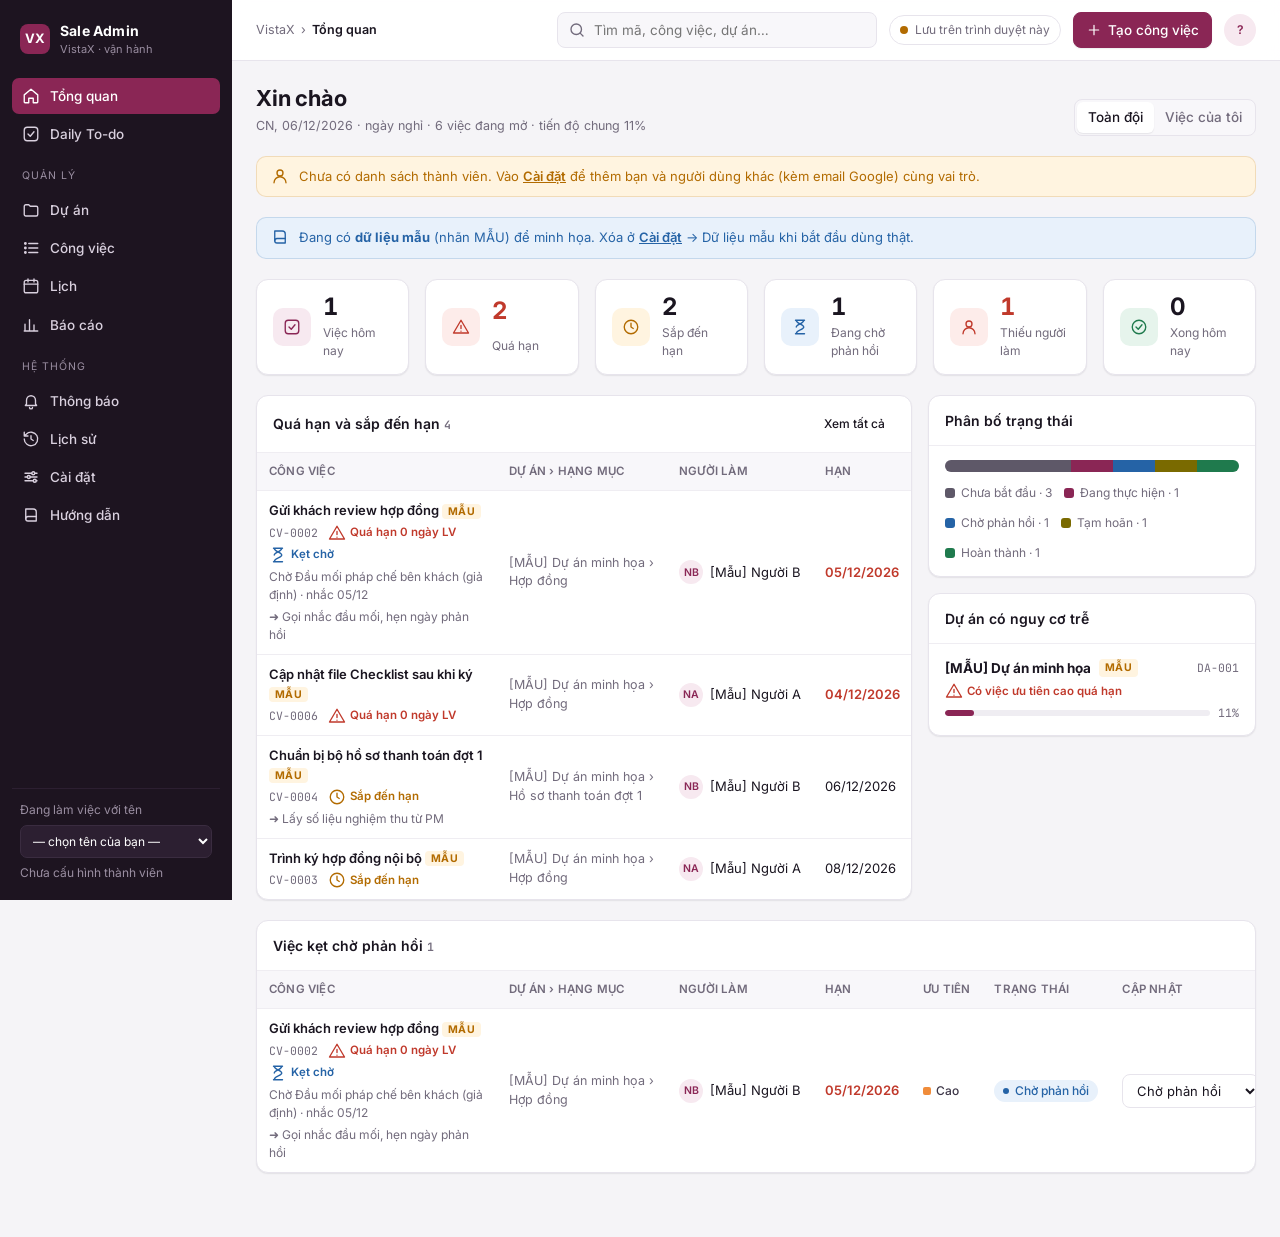
==== commit cf5f58d2: "Bản Google: lưu dữ liệu vào Google Sheet, đọc Checklist, đăng nhập theo email - Tách giao diện thành" ====
--- a/sale-admin-vistax.html
+++ b/sale-admin-vistax.html
@@ -7,6 +7,7 @@
 <link rel="preconnect" href="https://fonts.googleapis.com">
 <link rel="stylesheet" href="https://fonts.googleapis.com/css2?family=Inter:wght@400;500;600;700&family=JetBrains+Mono:wght@400;500&display=swap">
 <style>
+
 /* Bố cục: thanh điều hướng tối bên trái + thanh tiêu đề trên + vùng nội dung dạng thẻ; ngăn chi tiết trượt từ phải */
 :root{
   --brand:#8A2655; --brand-600:#731F46; --brand-soft:#F7E9F0; --brand-line:#E9C9D8;
@@ -211,9 +212,14 @@
   .tabs-m{display:block}
 }
 @media (prefers-reduced-motion:reduce){*{transition:none!important;animation:none!important}}
+
+.syncst{display:inline-flex;align-items:center;gap:7px;font-size:12px;color:var(--muted);white-space:nowrap;padding:5px 10px;border:1px solid var(--line);border-radius:999px;background:var(--surface)}
+.dotc{width:8px;height:8px;border-radius:50%;display:inline-block}
+@media (max-width:860px){.syncst{display:none}}
 </style>
 </head>
 <body>
+
 <div class="app">
   <nav class="side" id="nav" aria-label="Điều hướng">
     <div class="logo"><span class="mk">VX</span><div><b>Sale Admin</b><small>VistaX · vận hành</small></div></div>
@@ -229,12 +235,13 @@
     <a href="#lich-su" data-v="lich-su"><svg class="i" viewBox="0 0 24 24" aria-hidden="true"><path d="M3 12a9 9 0 1 0 2.6-6.4L3 8M3 3v5h5M12 7.5V12l3 2"/></svg>Lịch sử</a>
     <a href="#cai-dat" data-v="cai-dat"><svg class="i" viewBox="0 0 24 24" aria-hidden="true"><path d="M4 7h9M17 7h3M4 12h3M11 12h9M4 17h11M19 17h1"/><circle cx="15" cy="7" r="2"/><circle cx="9" cy="12" r="2"/><circle cx="17" cy="17" r="2"/></svg>Cài đặt</a>
     <a href="#huong-dan" data-v="huong-dan"><svg class="i" viewBox="0 0 24 24" aria-hidden="true"><path d="M5 4h10a4 4 0 0 1 4 4v12H8a3 3 0 0 1-3-3z"/><path d="M5 17a3 3 0 0 1 3-3h11"/></svg>Hướng dẫn</a>
-    <div class="side-foot"><label for="meSel">Đang làm việc với tên</label><select id="meSel"></select><span id="meRole"></span></div>
+    <div class="side-foot"><label for="meSel" id="meLab">Đang làm việc với tên</label><select id="meSel"></select><span id="meRole"></span></div>
   </nav>
   <div class="main">
     <header class="top">
       <div class="crumbs" id="crumbs"></div>
       <label class="search" for="gq"><svg class="i" viewBox="0 0 24 24" aria-hidden="true"><circle cx="11" cy="11" r="7"/><path d="m20 20-3.5-3.5"/></svg><input id="gq" type="search" placeholder="Tìm mã, công việc, dự án…" autocomplete="off"></label>
+      <span class="syncst" id="sync"></span>
       <button class="btn pri" id="topNew" type="button"><svg class="i" viewBox="0 0 24 24" aria-hidden="true"><path d="M12 5v14M5 12h14"/></svg>Tạo công việc</button>
       <span class="avatar" id="meAv" title="">?</span>
     </header>
@@ -244,6 +251,7 @@
 <dialog id="dlg"><form class="dlg" id="dlgForm" method="dialog"></form></dialog>
 <div class="toast" id="toast" hidden></div>
 <script>
+
 'use strict';
 /* =====================================================================
    SALE ADMIN VISTAX — ứng dụng một file HTML
@@ -285,27 +293,88 @@
 function dt(s){ if (!s) return ''; const d = new Date(s); return isNaN(d) ? '' : d.toLocaleString('vi-VN',{hour:'2-digit',minute:'2-digit',day:'2-digit',month:'2-digit',year:'numeric'}); }
 const DOW = ['CN','T2','T3','T4','T5','T6','T7'];
 
-/* ---------- Kho dữ liệu (một nguồn duy nhất) ---------- */
+/* ---------- Kho dữ liệu (một nguồn duy nhất) ----------
+   REMOTE: chạy trong Google Apps Script → dữ liệu ở Google Sheet "Sale Admin VistaX – Dữ liệu", đọc Checklist trực tiếp.
+   LOCAL : mở file / GitHub Pages → dữ liệu trong trình duyệt (localStorage). */
 const S = {P:{}, I:{}, T:{}, L:[], N:{}, cfg:{}};
 const CFG0 = {team:[], workdays:[1,2,3,4,5], holidays:[], soonDays:2, stuckDays:3};
-let SAVE_OK = true;
-function load(){
-  let raw = LS.get(DB_KEY), j = null;
-  try { j = raw ? JSON.parse(raw) : null; } catch(_) { j = null; }
-  if (!j) { j = seed(); }
-  S.P = j.projects || {}; S.I = j.items || {}; S.T = j.tasks || {}; S.L = j.logs || []; S.N = j.notes || {}; S.cfg = {...CFG0, ...(j.config||{})};
-  if (!raw) persist();
+const REMOTE = !!(window.google && google.script && google.script.run);
+let SAVE_OK = true, READY = false, USER = {email:'', isOwner:false}, DATA_URL = '', SYNC = {ver:0, pending:false, busy:false, err:'', at:''};
+let CK = {deals:[], no:[], at:'', err:'', loading:false};
+const gs = (fn, ...args) => new Promise((res, rej) => google.script.run.withSuccessHandler(res).withFailureHandler(rej)[fn](...args));
+function applyState(j){ S.P = j.projects || {}; S.I = j.items || {}; S.T = j.tasks || {}; S.L = j.logs || []; S.N = j.notes || {}; S.cfg = {...CFG0, ...(j.config||{})}; }
+let LAST = {};  // bản đã đồng bộ của từng bản ghi, để chỉ gửi phần thay đổi
+function remember(){ LAST = {}; for (const [c, m] of [['projects',S.P],['items',S.I],['tasks',S.T],['notes',S.N]]) for (const [id, o] of Object.entries(m)) LAST[c+'/'+id] = JSON.stringify(o); LAST.config = JSON.stringify(S.cfg); LAST.logIds = new Set(S.L.map(l => l.id)); }
+async function load(){
+  if (!REMOTE) {
+    let raw = LS.get(DB_KEY), j = null;
+    try { j = raw ? JSON.parse(raw) : null; } catch(_) { j = null; }
+    applyState(j || seed()); if (!raw) persist(); READY = true; return;
+  }
+  try {
+    const r = await gs('loadAll');
+    USER = r.user || USER; DATA_URL = r.dataUrl || ''; SYNC.ver = r.version || 0;
+    applyState(r.state || {}); remember(); READY = true; SYNC.at = new Date().toISOString();
+  } catch(err) { READY = true; SYNC.err = 'Không tải được dữ liệu: ' + (err && err.message || err); }
+  loadChecklist();
+}
+async function loadChecklist(force){
+  if (!REMOTE || CK.loading) return; CK.loading = true; CK.err = ''; if (force) render();
+  try { const r = await gs('getChecklist', !!force); CK = {...r, loading:false, err:''}; }
+  catch(err) { CK.loading = false; CK.err = (err && err.message) || String(err); }
+  render();
 }
 function snapshot(){ return {app:'sale-admin-vistax', version:1, savedAt:new Date().toISOString(), projects:S.P, items:S.I, tasks:S.T, logs:S.L, notes:S.N, config:S.cfg}; }
-function persist(){ SAVE_OK = LS.set(DB_KEY, JSON.stringify(snapshot())); if (!SAVE_OK) toast('Trình duyệt chặn lưu dữ liệu (chế độ ẩn danh hoặc đầy bộ nhớ). Hãy Xuất file dữ liệu ngay.'); }
-window.addEventListener('storage', e => { if (e.key === DB_KEY) { load(); render(); } });
+function collectOps(){
+  const ops = [];
+  for (const [c, m] of [['projects',S.P],['items',S.I],['tasks',S.T],['notes',S.N]]) {
+    for (const [id, o] of Object.entries(m)) { const j = JSON.stringify(o); if (LAST[c+'/'+id] !== j) ops.push({c, id, v:o}); }
+    Object.keys(LAST).filter(k => k.startsWith(c+'/') && !(k.slice(c.length+1) in m)).forEach(k => ops.push({c, id:k.slice(c.length+1), v:null}));
+  }
+  const cfg = JSON.stringify(S.cfg); if (cfg !== LAST.config) ops.push({c:'config', v:S.cfg});
+  const newLogs = S.L.filter(l => !LAST.logIds.has(l.id)); if (newLogs.length) ops.push({c:'logs', v:newLogs});
+  return ops;
+}
+function persist(){
+  if (!REMOTE) { SAVE_OK = LS.set(DB_KEY, JSON.stringify(snapshot())); if (!SAVE_OK) toast('Trình duyệt chặn lưu dữ liệu (chế độ ẩn danh hoặc đầy bộ nhớ). Hãy Xuất file dữ liệu ngay.'); return; }
+  SYNC.pending = true; syncUI(); clearTimeout(persist.t); persist.t = setTimeout(flush, 350);
+}
+async function flush(){
+  if (SYNC.busy) { persist.t = setTimeout(flush, 400); return; }
+  const ops = collectOps(); if (!ops.length) { SYNC.pending = false; syncUI(); return; }
+  SYNC.busy = true; syncUI();
+  const sent = {}; ops.forEach(o => { if (o.c === 'config') sent.config = JSON.stringify(o.v); else if (o.c !== 'logs') sent[o.c+'/'+o.id] = o.v ? JSON.stringify(o.v) : undefined; });
+  try {
+    const r = await gs('applyOps', ops);
+    Object.entries(sent).forEach(([k, v]) => { if (v === undefined) delete LAST[k]; else LAST[k] = v; });
+    ops.filter(o => o.c === 'logs').forEach(o => o.v.forEach(l => LAST.logIds.add(l.id)));
+    SYNC.ver = r.version; SYNC.err = ''; SYNC.at = new Date().toISOString();
+  } catch(err) { SYNC.err = 'Chưa lưu được: ' + ((err && err.message) || err) + '. Đang thử lại…'; setTimeout(persist, 5000); }
+  SYNC.busy = false; SYNC.pending = collectOps().length > 0; syncUI(); if (SYNC.pending) persist();
+}
+async function poll(){
+  if (!REMOTE || SYNC.pending || SYNC.busy || document.hidden || $('#dlg').open) return;
+  try { const r = await gs('loadAll', SYNC.ver); if (r && r.state && r.version !== SYNC.ver && !SYNC.pending) { SYNC.ver = r.version; applyState(r.state); remember(); render(); } } catch(_) {}
+}
+function syncUI(){
+  const el = $('#sync'); if (!el) return;
+  if (!REMOTE) { el.innerHTML = `<span class="dotc" style="background:var(--soon)"></span>Lưu trên trình duyệt này`; el.title = 'Bản chạy độc lập: dữ liệu chỉ có trên máy này'; return; }
+  if (SYNC.err) { el.innerHTML = `<span class="dotc" style="background:var(--late)"></span>Lỗi lưu`; el.title = SYNC.err; return; }
+  el.innerHTML = SYNC.busy || SYNC.pending ? `<span class="dotc" style="background:var(--soon)"></span>Đang lưu…` : `<span class="dotc" style="background:var(--done)"></span>Đã lưu`;
+  el.title = 'Dữ liệu lưu trong Google Sheet' + (SYNC.at ? ' · lần cuối ' + dt(SYNC.at) : '');
+}
+window.addEventListener('beforeunload', e => { if (REMOTE && (SYNC.pending || SYNC.busy)) { e.preventDefault(); e.returnValue = ''; } });
+if (!REMOTE) window.addEventListener('storage', e => { if (e.key === DB_KEY) { load(); render(); } });
+else setInterval(poll, 45000);
 const uid = () => Date.now().toString(36) + Math.random().toString(36).slice(2, 7);
 
 /* ---------- Người dùng & quyền ---------- */
-let ME = LS.get('sa_me') || '';
+let ME = REMOTE ? '' : (LS.get('sa_me') || '');
 function team(){ return (S.cfg.team||[]).filter(m => m.active !== false); }
 function people(){ const s = new Set(team().map(m => m.name)); Object.values(S.T).forEach(t => [t.assignee, t.assigner, ...(t.collab||[])].forEach(x => x && s.add(x))); Object.values(S.P).forEach(p => p.owner && s.add(p.owner)); return [...s].sort((a,b) => a.localeCompare(b,'vi')); }
-function myRole(){ if (!team().length) return 'setup'; const m = team().find(m => m.name === ME); return m ? m.role : 'viewer'; }
+function meMember(){ return REMOTE && USER.email ? team().find(m => (m.email||'').toLowerCase() === USER.email.toLowerCase()) : team().find(m => m.name === ME); }
+function syncMe(){ if (!REMOTE) return; const m = meMember(); ME = m ? m.name : (USER.email ? USER.email.split('@')[0] : ''); }
+function myRole(){ if (REMOTE && USER.isOwner) return team().length ? 'admin' : 'setup'; if (!team().length) return 'setup'; const m = meMember(); return m ? m.role : 'viewer'; }
 function can(act, t){
   const r = myRole();
   if (r === 'setup' || r === 'admin') return true;
@@ -396,6 +465,8 @@
 function go(v){ if (location.hash.slice(1) === v) render(); else location.hash = v; }
 
 function meUI(){
+  syncMe(); syncUI();
+  if (REMOTE) { $('#meSel').hidden = true; $('#meLab').textContent = 'Đăng nhập Google'; $('#meRole').innerHTML = `<b style="color:#fff">${esc(ME||'—')}</b><br>${esc(USER.email||'')}<br>${esc(myRole()==='setup'?'Chủ sở hữu':(ROm[myRole()]||''))}`; $('#meAv').textContent = ME ? initials(ME) : '?'; $('#meAv').title = USER.email; return; }
   const ps = people();
   $('#meSel').innerHTML = '<option value="">— chọn tên của bạn —</option>' + ps.map(p => `<option ${p===ME?'selected':''}>${esc(p)}</option>`).join('');
   $('#meRole').textContent = myRole() === 'setup' ? 'Chưa cấu hình thành viên' : (ROm[myRole()] || '');
@@ -406,6 +477,7 @@
 $('#topNew').addEventListener('click', () => openTask(null));
 
 function render(){
+  if (!READY) { $('#view').innerHTML = '<div class="empty">'+ic('hist')+'<b>Đang tải dữ liệu…</b><span>Đọc dữ liệu từ Google Sheet.</span></div>'; return; }
   meUI();
   $$('#nav a').forEach(a => a.classList.toggle('on', a.dataset.v === VIEW));
   const noti = notifications(); const c = $('#cNoti'); c.hidden = !noti.unread; c.textContent = noti.unread;
@@ -421,8 +493,10 @@
 function banners(){
   const a = [];
   if (!SAVE_OK) a.push(`<div class="banner err">${ic('alert')}<span>Trình duyệt đang chặn lưu dữ liệu. Thay đổi sẽ mất khi đóng trang: vào <a href="#cai-dat">Cài đặt</a> → Xuất file dữ liệu.</span></div>`);
-  if (myRole() === 'setup') a.push(`<div class="banner">${ic('user')}<span>Chưa có danh sách thành viên. Vào <a href="#cai-dat">Cài đặt</a> để thêm người dùng và vai trò; trong lúc này mọi thao tác đều được phép.</span></div>`);
-  else if (!ME) a.push(`<div class="banner">${ic('user')}<span>Chọn tên của bạn ở góc trái dưới để thấy việc của mình và để lịch sử ghi đúng người cập nhật.</span></div>`);
+  if (SYNC.err) a.push(`<div class="banner err">${ic('alert')}<span>${esc(SYNC.err)}</span></div>`);
+  if (REMOTE && !USER.isOwner && !meMember() && team().length) a.push(`<div class="banner err">${ic('user')}<span>Tài khoản ${esc(USER.email)} chưa có trong danh sách thành viên nên chỉ xem được. Nhờ Quản trị viên thêm email của bạn ở Cài đặt.</span></div>`);
+  if (myRole() === 'setup') a.push(`<div class="banner">${ic('user')}<span>Chưa có danh sách thành viên. Vào <a href="#cai-dat">Cài đặt</a> để thêm bạn và người dùng khác (kèm email Google) cùng vai trò.</span></div>`);
+  else if (!ME && !REMOTE) a.push(`<div class="banner">${ic('user')}<span>Chọn tên của bạn ở góc trái dưới để thấy việc của mình và để lịch sử ghi đúng người cập nhật.</span></div>`);
   if (Object.values(S.P).some(p => p.sample)) a.push(`<div class="banner info">${ic('book')}<span>Đang có <b>dữ liệu mẫu</b> (nhãn MẪU) để minh họa. Xóa ở <a href="#cai-dat">Cài đặt</a> → Dữ liệu mẫu khi bắt đầu dùng thật.</span></div>`);
   return a.join('');
 }
@@ -541,12 +615,13 @@
   if (hp) return S.P[hp] ? vProject(S.P[hp]) : ($('#view').innerHTML = head('Không tìm thấy dự án', 'Dự án có thể đã bị xóa.', `<button class="btn" data-hash="du-an" type="button">Về danh sách dự án</button>`));
   const list = Object.values(S.P).sort((a,b) => String(a.code).localeCompare(String(b.code)));
   $('#view').innerHTML = head('Dự án', `${list.length} dự án · cấp 1 của cấu trúc Dự án › Hạng mục › Công việc`,
-    `<button class="btn" id="impCk" type="button">${ic('down')}Nhập từ Checklist</button><button class="btn pri" id="newProj" type="button" ${can('create')?'':'disabled'}>${ic('plus')}Tạo dự án</button>`) +
+    `<button class="btn" id="impCk" type="button">${ic('down')}${REMOTE?'Lấy deal từ Checklist':'Nhập từ Checklist'}</button><button class="btn pri" id="newProj" type="button" ${can('create')?'':'disabled'}>${ic('plus')}Tạo dự án</button>`) +
     (list.length ? `<div class="grid g4">${list.map(p => { const ts = projTasks(p.id), r = projRisk(p), pg = progress(ts); return `
       <article class="card" data-hash="da-${p.id}" style="cursor:pointer"><div class="cb">
         <div class="bar"><span class="code">${esc(p.code)}${p.dealId?' · '+esc(p.dealId):''}</span><span class="sp"></span>${stPill(autoStatus(ts, p.status))}</div>
         <div><div class="t-title" style="font-size:15px">${esc(p.name)}${sampleTag(p)}</div><div class="sub">${esc(p.cdt||'—')}</div></div>
         ${bar(pg)}
+        ${REMOTE && p.dealId && ckDeal(p.dealId) ? `<div class="bar sub"><span>Checklist: <b style="color:var(--ink2)">${esc(ckDeal(p.dealId).stage)}</b></span>${ckNo(p.dealId).length?`<span class="sp"></span><span>Còn nợ <b style="color:${ckNo(p.dealId).some(n=>n.st==='Quá hạn')?'var(--late)':'var(--ink2)'}">${money(ckNo(p.dealId).reduce((a,n)=>a+(+n.con||0),0))}</b></span>`:''}</div>` : ''}
         <div class="bar sub"><span>${ts.filter(t=>OPEN.has(t.status)).length} việc mở</span>${ts.filter(isLate).length?`<span class="f-late flag">${ts.filter(isLate).length} quá hạn</span>`:''}<span class="sp"></span><span>Hạn ${vn(p.due)||'—'}</span></div>
         <div class="bar">${whoChip(p.owner)}<span class="sp"></span>${prPill(p.priority)}</div>
         ${r?`<span class="flag f-late">${ic('alert')}${esc(r)}</span>`:''}
@@ -567,6 +642,7 @@
       <div class="kpi late"><span class="ic">${ic('alert')}</span><b>${ts.filter(isLate).length}</b><span>Việc quá hạn</span></div>
       <div class="kpi wait"><span class="ic">${ic('hour')}</span><b>${ts.filter(t=>t.status==='wait').length}</b><span>Đang chờ phản hồi</span></div></div>
     ${(p.goal||p.links||p.members?.length) ? card('Thông tin dự án', `<div class="form"><div class="full"><div class="sub">Mục tiêu</div><div>${esc(p.goal||'—')}</div></div><div><div class="sub">Phụ trách chính</div>${whoChip(p.owner)}</div><div><div class="sub">Thành viên</div>${esc((p.members||[]).join(', ')||'—')}</div>${p.links?`<div class="full"><div class="sub">Tài liệu</div>${linkify(p.links)}</div>`:''}</div>`) : ''}
+    ${ckCard(p)}
     <div class="tree">${items.length ? items.map(i => { const it = itemTasks(i.id); return `
       <section class="card item"><div class="ch"><span class="code">${esc(i.code)}</span><h2>${esc(i.name)}</h2>${stPill(autoStatus(it, i.status))}${prPill(i.priority)}<span class="sub">${esc(i.owner||'—')} · hạn ${vn(i.due)||'—'}</span><span class="sp" style="flex:1"></span><div style="width:150px">${bar(progress(it))}</div>
         <button class="btn sm" type="button" data-edit-item="${i.id}" ${can('edit')?'':'disabled'}>Sửa</button><button class="btn sm pri" type="button" data-add-task="${i.id}" ${can('create')?'':'disabled'}>${ic('plus')}Việc</button></div>
@@ -574,6 +650,7 @@
       : card('', emptyBox('list','Dự án chưa có hạng mục','Tạo hạng mục (ví dụ: Hợp đồng, Hồ sơ thanh toán, Bàn giao) rồi thêm công việc vào từng hạng mục.'))}</div>
     ${card('Lịch sử thay đổi', logList(S.L.filter(l => l.entityId === p.id || items.some(i => i.id === l.entityId) || ts.some(t => t.id === l.entityId)).slice(0,40)))}`;
   $('#editProj').onclick = () => openProject(p.id);
+  if ($('#ckRe')) $('#ckRe').onclick = () => loadChecklist(true);
   $('#newItem').onclick = () => openItem(null, p.id);
   $$('[data-edit-item]').forEach(b => b.onclick = () => openItem(b.dataset.editItem));
   $$('[data-add-task]').forEach(b => b.onclick = () => { const i = S.I[b.dataset.addTask]; openTask(null, {projectId:i.projectId, itemId:i.id}); });
@@ -788,16 +865,17 @@
   const dis = ok ? '' : 'disabled';
   $('#view').innerHTML = head('Cài đặt', ok ? 'Thay đổi áp dụng ngay cho dữ liệu trên trình duyệt này.' : 'Chỉ Quản trị viên được thay đổi cài đặt.') + `
     <div class="grid g2">
-    ${card('Thành viên và vai trò', `<p class="sub" style="margin:0">Mỗi người chọn tên của mình ở góc trái dưới. Đây là phân quyền trên giao diện, chưa phải đăng nhập.</p>
-      <div class="tbl"><table><thead><tr><th>Tên hiển thị</th><th>Vai trò</th><th>Đang làm</th><th></th></tr></thead><tbody>${(c.team||[]).map((m,i)=>`<tr><td><input value="${esc(m.name)}" data-tm="${i}" data-k="name" aria-label="Tên" ${dis}></td><td><select data-tm="${i}" data-k="role" aria-label="Vai trò" ${dis}>${ROLES.map(r=>`<option value="${r.k}" ${r.k===m.role?'selected':''}>${r.t}</option>`).join('')}</select></td><td><input type="checkbox" data-tm="${i}" data-k="active" ${m.active!==false?'checked':''} aria-label="Đang làm" ${dis}></td><td><button class="btn sm ghost danger" type="button" data-rm="${i}" ${dis}>Bỏ</button></td></tr>`).join('') || '<tr><td colspan="4" class="sub">Chưa có thành viên.</td></tr>'}</tbody></table></div>
-      <div class="bar"><input id="tmN" placeholder="Tên thành viên" aria-label="Tên thành viên mới" style="flex:1"><select id="tmR" aria-label="Vai trò">${ROLES.map(r=>`<option value="${r.k}">${r.t}</option>`).join('')}</select><button class="btn pri" id="tmAdd" type="button" ${dis}>Thêm</button></div>`)}
+    ${card('Thành viên và vai trò', `<p class="sub" style="margin:0">${REMOTE ? 'Mỗi người đăng nhập bằng tài khoản Google; hệ thống nhận ra vai trò theo email. Người mới cần được chia sẻ quyền Chỉnh sửa file dữ liệu Google Sheet.' : 'Mỗi người chọn tên của mình ở góc trái dưới. Bản chạy độc lập chưa có đăng nhập.'}</p>
+      <div class="tbl"><table><thead><tr><th>Tên hiển thị</th><th>Email Google</th><th>Vai trò</th><th>Đang làm</th><th></th></tr></thead><tbody>${(c.team||[]).map((m,i)=>`<tr><td><input value="${esc(m.name)}" data-tm="${i}" data-k="name" aria-label="Tên" ${dis}></td><td><input type="email" value="${esc(m.email||'')}" data-tm="${i}" data-k="email" aria-label="Email" placeholder="ten@gmail.com" ${dis}></td><td><select data-tm="${i}" data-k="role" aria-label="Vai trò" ${dis}>${ROLES.map(r=>`<option value="${r.k}" ${r.k===m.role?'selected':''}>${r.t}</option>`).join('')}</select></td><td><input type="checkbox" data-tm="${i}" data-k="active" ${m.active!==false?'checked':''} aria-label="Đang làm" ${dis}></td><td><button class="btn sm ghost danger" type="button" data-rm="${i}" ${dis}>Bỏ</button></td></tr>`).join('') || '<tr><td colspan="5" class="sub">Chưa có thành viên.</td></tr>'}</tbody></table></div>
+      <div class="bar"><input id="tmN" placeholder="Tên thành viên" aria-label="Tên thành viên mới" style="flex:1" value="${REMOTE && !(c.team||[]).length ? esc(USER.email.split('@')[0]) : ''}"><input id="tmE" type="email" placeholder="Email Google" aria-label="Email thành viên mới" style="flex:1" value="${REMOTE && !(c.team||[]).length ? esc(USER.email) : ''}"><select id="tmR" aria-label="Vai trò">${ROLES.map(r=>`<option value="${r.k}">${r.t}</option>`).join('')}</select><button class="btn pri" id="tmAdd" type="button" ${dis}>Thêm</button></div>`)}
     ${card('Ngày làm việc và cảnh báo', `<div class="chips">${DOW.map((d,i)=>`<label class="chip ${(c.workdays||[]).includes(i)?'on':''}"><input type="checkbox" data-wd="${i}" ${(c.workdays||[]).includes(i)?'checked':''} hidden ${dis}>${d}</label>`).join('')}</div>
       <div class="form"><label for="cfSoon">“Sắp đến hạn” khi còn ≤ (ngày làm việc)<input id="cfSoon" type="number" min="0" max="10" value="${c.soonDays ?? 2}" ${dis}></label><label for="cfStuck">“Kẹt chờ” khi không cập nhật ≥ (ngày làm việc)<input id="cfStuck" type="number" min="1" max="20" value="${c.stuckDays ?? 3}" ${dis}></label></div>
       <div class="bar"><input type="date" id="hdD" aria-label="Ngày nghỉ"><input id="hdN" placeholder="Tên ngày nghỉ" aria-label="Tên ngày nghỉ" style="flex:1"><button class="btn" id="hdAdd" type="button" ${dis}>Thêm ngày nghỉ</button></div>
       <div class="chips">${(c.holidays||[]).slice().sort((a,b)=>a.date.localeCompare(b.date)).map(h=>`<span class="chip">${vn(h.date)} · ${esc(h.name)} ${ok?`<button class="btn sm ghost" type="button" data-hd="${h.date}" aria-label="Bỏ ngày nghỉ">✕</button>`:''}</span>`).join('') || '<span class="sub">Chưa nhập ngày nghỉ lễ.</span>'}</div>
       <div class="bar"><span class="sp"></span><button class="btn pri" id="cfSave" type="button" ${dis}>Lưu cài đặt</button></div>`)}
     </div>
-    ${card('Dữ liệu: lưu, chia sẻ, sao lưu', `<p style="margin:0">Dữ liệu đang lưu <b>trong trình duyệt này</b> (${(JSON.stringify(snapshot()).length/1024).toFixed(0)} KB · ${Object.keys(S.T).length} công việc). Người khác không tự thấy. Để làm chung: một người giữ file dữ liệu gốc, mỗi cuối ngày <b>Xuất</b> rồi gửi; người nhận <b>Nhập</b> để cập nhật. Xóa dữ liệu trình duyệt sẽ mất dữ liệu, nên xuất file sao lưu mỗi tuần.</p>
+    ${card('Dữ liệu: lưu, chia sẻ, sao lưu', REMOTE ? `<p style="margin:0">Dữ liệu lưu trong Google Sheet <b>Sale Admin VistaX – Dữ liệu</b> trên Drive của chủ sở hữu, tự lưu sau mỗi thao tác. Các tab Dự án, Hạng mục, Công việc, Lịch sử trong file đó luôn cập nhật để xem hoặc lọc bằng Google Sheets. Google Drive tự giữ lịch sử phiên bản của file.</p>
+      <div class="bar">${DATA_URL?`<a class="btn" href="${esc(DATA_URL)}" target="_blank" rel="noopener">${ic('folder')}Mở file dữ liệu</a>`:''}<button class="btn" id="bkJ" type="button">${ic('down')}Tải bản sao lưu (.json)</button><label class="btn" for="rsF">${ic('up')}Khôi phục từ file…</label><input type="file" id="rsF" accept=".json,application/json" hidden ${dis}></div>` : `<p style="margin:0">Dữ liệu đang lưu <b>trong trình duyệt này</b> (${(JSON.stringify(snapshot()).length/1024).toFixed(0)} KB · ${Object.keys(S.T).length} công việc). Người khác không tự thấy. Để làm chung: một người giữ file dữ liệu gốc, mỗi cuối ngày <b>Xuất</b> rồi gửi; người nhận <b>Nhập</b> để cập nhật. Xóa dữ liệu trình duyệt sẽ mất dữ liệu, nên xuất file sao lưu mỗi tuần.</p>
       <div class="bar"><button class="btn" id="bkJ" type="button">${ic('down')}Xuất file dữ liệu (.json)</button><label class="btn" for="rsF">${ic('up')}Nhập file dữ liệu…</label><input type="file" id="rsF" accept=".json,application/json" hidden ${dis}></div>`)}
     ${card('Dữ liệu mẫu', `<p class="sub" style="margin:0">Dự án, hạng mục và công việc gắn nhãn MẪU chỉ để minh họa luồng sử dụng, không phải dữ liệu thật của VistaX.</p><div class="bar"><button class="btn danger" id="rmSample" type="button" ${dis}>Xóa toàn bộ dữ liệu mẫu</button><button class="btn" id="addSample" type="button" ${dis}>Tạo lại dữ liệu mẫu</button></div>`)}`;
   $('#bkJ').onclick = () => download(`sale-admin-vistax_du-lieu_${today()}.json`, JSON.stringify(snapshot(), null, 1), 'application/json');
@@ -806,7 +884,7 @@
   const saveTeam = () => { S.cfg.team = tm; persist(); render(); toast('Đã lưu thành viên'); };
   $$('[data-tm]').forEach(el => el.onchange = () => { const i = +el.dataset.tm; const v = el.type === 'checkbox' ? el.checked : el.value.trim(); if (el.dataset.k === 'name' && !v) { toast('Tên không được để trống.'); render(); return; } tm[i][el.dataset.k] = v; saveTeam(); });
   $$('[data-rm]').forEach(b => b.onclick = () => confirmBox(`Bỏ ${tm[+b.dataset.rm].name} khỏi danh sách?`, 'Việc đã giao cho người này vẫn giữ tên; hãy giao lại ở trang Công việc.', () => { tm.splice(+b.dataset.rm,1); saveTeam(); }));
-  $('#tmAdd').onclick = () => { const n = $('#tmN').value.trim(); if (!n) { toast('Nhập tên thành viên.'); return; } if (tm.some(m => norm(m.name) === norm(n))) { toast('Tên này đã có.'); return; } tm.push({name:n, role:$('#tmR').value, active:true}); if (!ME) { ME = n; LS.set('sa_me', n); } saveTeam(); };
+  $('#tmAdd').onclick = () => { const n = $('#tmN').value.trim(); if (!n) { toast('Nhập tên thành viên.'); return; } if (tm.some(m => norm(m.name) === norm(n))) { toast('Tên này đã có.'); return; } const em = ($('#tmE').value||'').trim().toLowerCase(); if (REMOTE && !/^[^@\s]+@[^@\s]+\.[^@\s]+$/.test(em)) { toast('Nhập email Google hợp lệ.'); return; } if (em && tm.some(m => (m.email||'').toLowerCase() === em)) { toast('Email này đã có.'); return; } tm.push({name:n, email:em, role:$('#tmR').value, active:true}); if (!ME) { ME = n; LS.set('sa_me', n); } saveTeam(); };
   $$('[data-wd]').forEach(el => el.onchange = () => el.parentElement.classList.toggle('on', el.checked));
   $('#hdAdd').onclick = () => { const d = $('#hdD').value; if (!d) { toast('Chọn ngày nghỉ.'); return; } S.cfg.holidays = (S.cfg.holidays||[]).filter(h => h.date !== d).concat({date:d, name:$('#hdN').value.trim()||'Nghỉ'}); persist(); render(); };
   $$('[data-hd]').forEach(b => b.onclick = () => { S.cfg.holidays = (S.cfg.holidays||[]).filter(h => h.date !== b.dataset.hd); persist(); render(); });
@@ -956,6 +1034,7 @@
 
 /* ---------- Nhập dự án từ Checklist (dán dữ liệu) ---------- */
 function importChecklist(){
+  if (REMOTE) return importChecklistLive();
   openDlg(`${dlgHead('Nhập từ Checklist', 'Tạo dự án từ deal')}
     <p style="margin:0;color:var(--ink2)">Mở file Checklist, sheet <b>DỰ ÁN</b>, chọn các dòng cần lấy từ cột <b>C đến Y</b> (CĐT/Khách hàng … Trạng thái triển khai), bấm Ctrl+C rồi dán vào ô dưới. Deal đã có dự án sẽ được bỏ qua để không trùng.</p>
     <textarea id="ckPaste" style="min-height:160px;font-family:var(--mono);font-size:12px" placeholder="Dán dữ liệu ở đây…"></textarea>
@@ -975,6 +1054,38 @@
     deals.filter(d => ids.includes(d.id)).forEach(d => save('projects', null, {code:nextCode('DA', S.P, 3), dealId:d.id, name:d.name, cdt:d.cdt, goal:d.hm, owner: people().includes(d.sale) ? d.sale : '', priority:'tb', status:'', start:today(), due:'', members:[]}));
     closeDlg(); toast(`Đã tạo ${ids.length} dự án. Mở từng dự án để nhập hạn và người phụ trách.`);
   };
+}
+
+function importChecklistLive(){
+  if (!CK.deals.length) { if (CK.err) { toast('Chưa đọc được Checklist: ' + CK.err); return; } toast('Đang đọc Checklist, thử lại sau vài giây.'); loadChecklist(true); return; }
+  const have = new Set(Object.values(S.P).map(p => p.dealId));
+  const list = CK.deals.filter(d => !have.has(d.id) && d.stage !== 'Lost');
+  const won = list.filter(d => d.stage === 'Won' && d.tk !== 'Hoàn thành'), other = list.filter(d => !won.includes(d));
+  const row = d => `<tr><td><input type="checkbox" class="imp" value="${esc(d.id)}" aria-label="Chọn ${esc(d.id)}"></td><td class="code">${esc(d.id)}</td><td><div class="t-title">${esc(d.name)}</div><div class="sub">${esc(d.cdt)}${d.hm?' · '+esc(d.hm):''}</div></td><td>${esc(d.stage)}</td><td>${esc(d.tk||'')}</td><td>${esc(d.sale)}</td></tr>`;
+  openDlg(`${dlgHead('Đọc trực tiếp sheet DỰ ÁN · ' + dt(CK.at), 'Tạo dự án từ Checklist')}
+    <p class="sub" style="margin:0">Deal đã có dự án được ẩn để không trùng. Mặc định hiện deal Won chưa hoàn thành triển khai.</p>
+    <div class="tbl" style="max-height:55vh;border:1px solid var(--line);border-radius:10px"><table><thead><tr><th></th><th>Deal</th><th>Dự án</th><th>Stage</th><th>Triển khai</th><th>Sale</th></tr></thead><tbody>${won.map(row).join('') || '<tr><td colspan="6" class="sub">Không còn deal Won nào chưa có dự án.</td></tr>'}</tbody><tbody id="impMore" hidden>${other.map(row).join('')}</tbody></table></div>
+    <div class="dlg-foot"><button class="btn ghost" type="button" id="impAll">Hiện cả deal đang chào giá (${other.length})</button><span class="sp"></span><button class="btn" type="submit" value="x">Hủy</button><button class="btn pri" type="button" id="impGo">Tạo dự án đã chọn</button></div>`);
+  $('#impAll').onclick = () => { $('#impMore').hidden = false; };
+  $('#impGo').onclick = () => {
+    const ids = $$('.imp:checked').map(c => c.value); if (!ids.length) { toast('Chưa chọn deal nào.'); return; }
+    CK.deals.filter(d => ids.includes(d.id)).forEach(d => save('projects', null, {code:nextCode('DA', S.P, 3), dealId:d.id, name:d.name, cdt:d.cdt, goal:d.hm, owner: people().includes(d.sale) ? d.sale : '', priority:'tb', status:'', start:today(), due:'', members:[]}));
+    closeDlg(); toast(`Đã tạo ${ids.length} dự án. Mở từng dự án để nhập hạn và người phụ trách.`);
+  };
+}
+const ckDeal = id => id ? CK.deals.find(d => d.id === id) : null;
+const ckNo = id => id ? CK.no.filter(n => n.id === id) : [];
+const money = n => (+n||0).toLocaleString('vi-VN');
+function ckCard(p){
+  if (!REMOTE || !p.dealId) return '';
+  const d = ckDeal(p.dealId), no = ckNo(p.dealId);
+  const body = CK.err ? `<div class="banner err">${ic('alert')}<span>Chưa đọc được Checklist: ${esc(CK.err)}</span></div>` : !d ? `<span class="sub">${CK.deals.length ? 'Không thấy Deal '+esc(p.dealId)+' trong sheet DỰ ÁN.' : 'Đang đọc Checklist…'}</span>` : `
+    <div class="grid g4" style="gap:12px">
+      <div><div class="sub">Stage</div><b>${esc(d.stage)}</b></div><div><div class="sub">Giá chào gần nhất (chưa VAT)</div><b>${money(d.val)}</b></div>
+      <div><div class="sub">Sale</div><b>${esc(d.sale||'—')}</b></div><div><div class="sub">Ngày chốt</div><b>${vn(d.chot)||'—'}</b></div>
+      <div><div class="sub">Triển khai</div><b>${esc(d.tk||'—')}</b></div><div><div class="sub">Next step</div><span>${esc(d.next||'—')}</span></div></div>
+    ${no.length ? `<div class="tbl" style="border:1px solid var(--line2);border-radius:10px"><table><thead><tr><th>Đợt thanh toán</th><th class="num">Còn nợ (gồm VAT)</th><th>Hạn</th><th>Trạng thái</th><th>Phản hồi</th></tr></thead><tbody>${no.map(n => `<tr><td>${esc(n.lbl)}</td><td class="num">${money(n.con)}</td><td>${vn(n.han)||'—'}</td><td><span class="pill ${n.st==='Quá hạn'?'s-cancel':n.st==='Trong hạn'?'s-wait':'s-hold'}" style="${n.st==='Quá hạn'?'color:var(--late);border-color:var(--late);text-decoration:none':''}">${esc(n.st)}</span></td><td class="sub">${esc(n.fb)}</td></tr>`).join('')}</tbody></table></div>` : '<span class="sub">Không còn khoản công nợ nào của deal này.</span>'}`;
+  return card(`Từ Checklist · ${esc(p.dealId)}`, body, {right:`<span class="sub">${CK.at ? 'đọc lúc ' + dt(CK.at) : ''}</span><button class="btn sm" type="button" id="ckRe">${CK.loading?'Đang đọc…':'Đọc lại'}</button>`});
 }
 
 /* ---------- Dữ liệu mẫu (gắn nhãn MẪU) ---------- */
@@ -1068,7 +1179,7 @@
 }
 
 
-load(); route();
+(async () => { render(); await load(); route(); })();
 </script>
 </body>
 </html>
